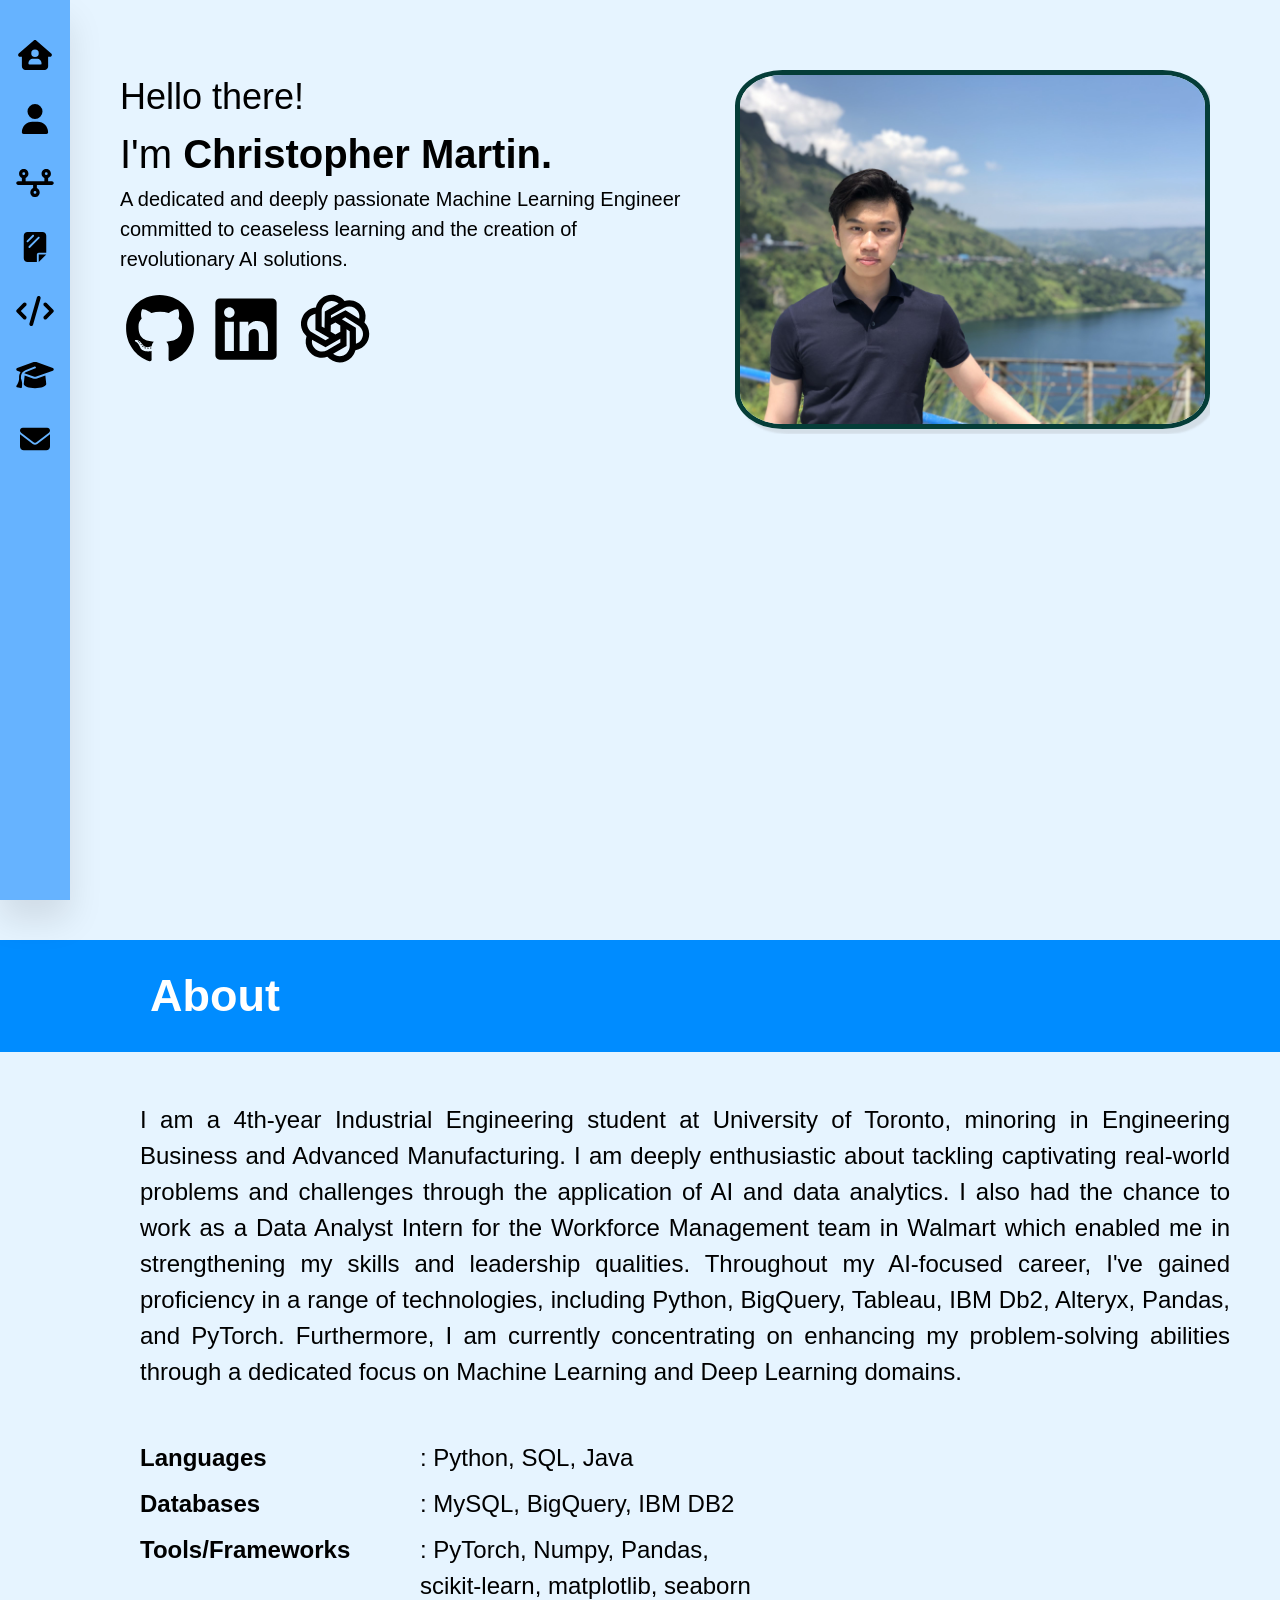
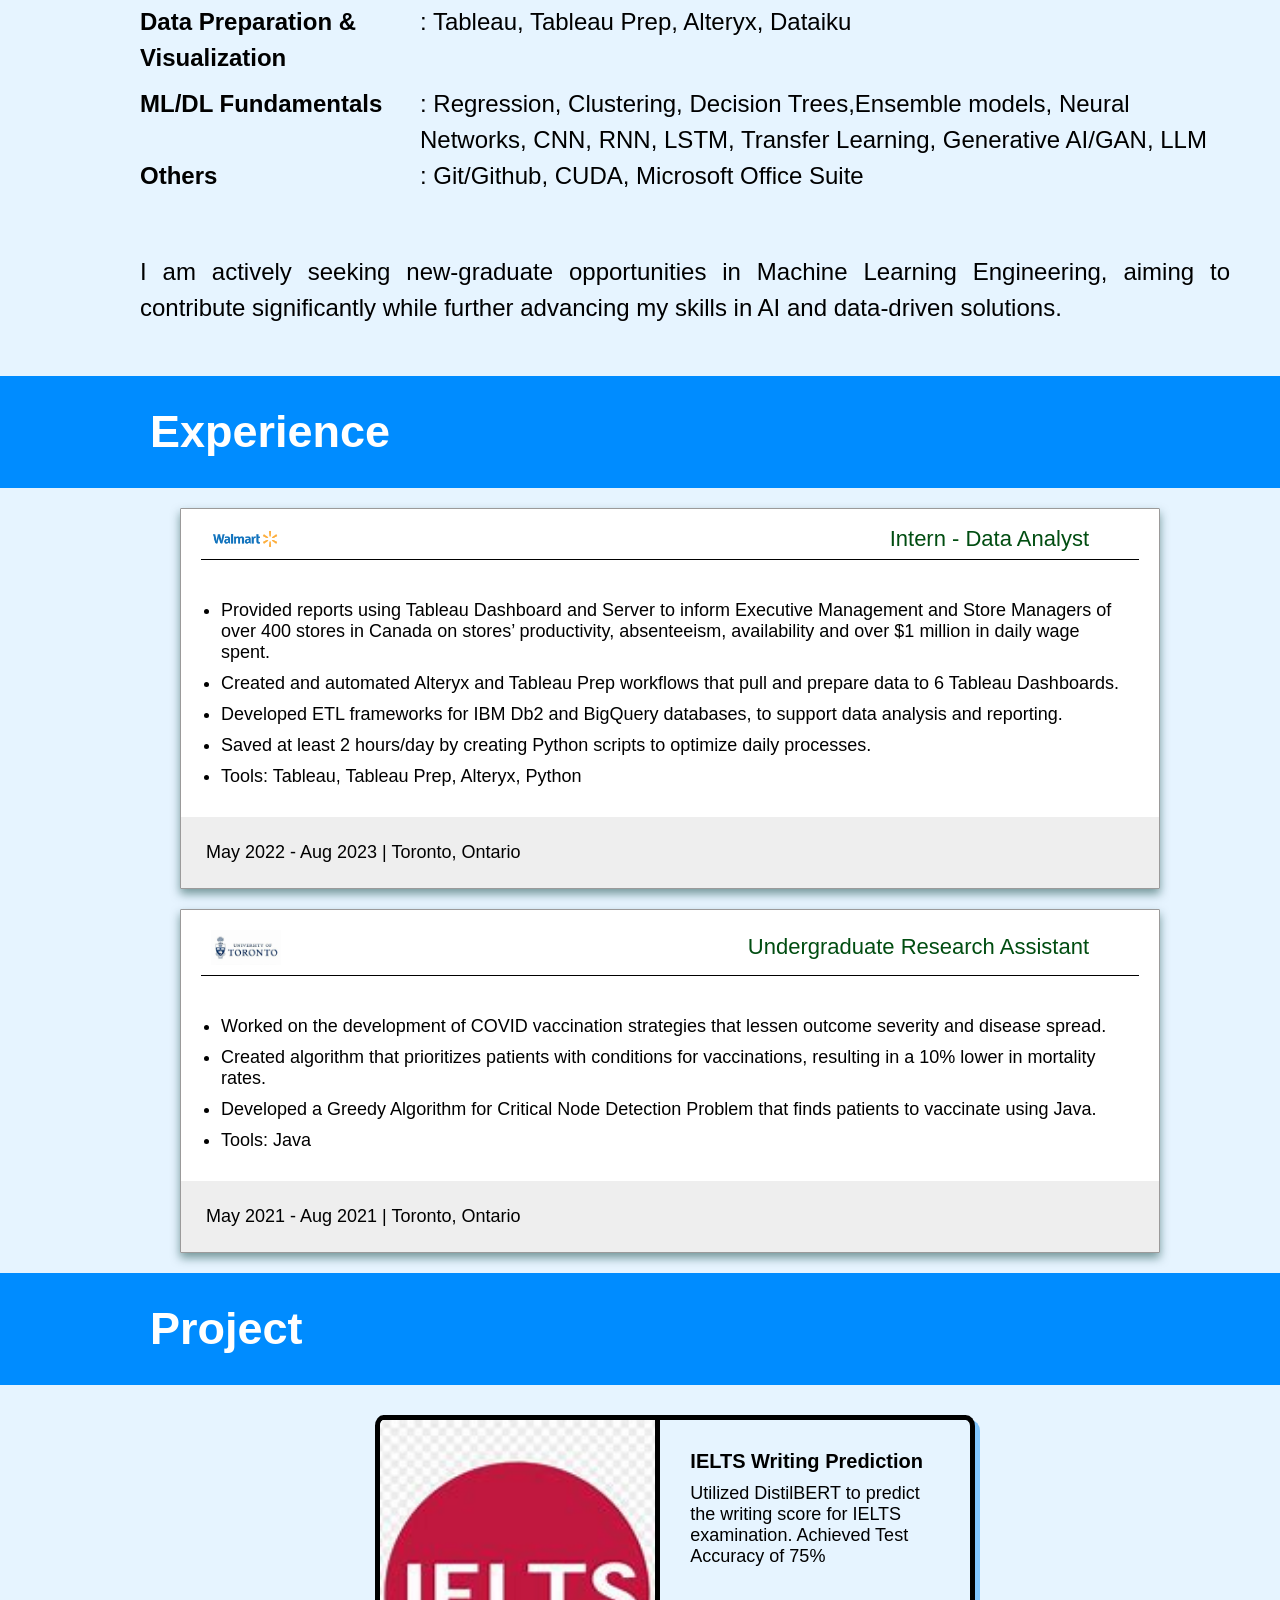
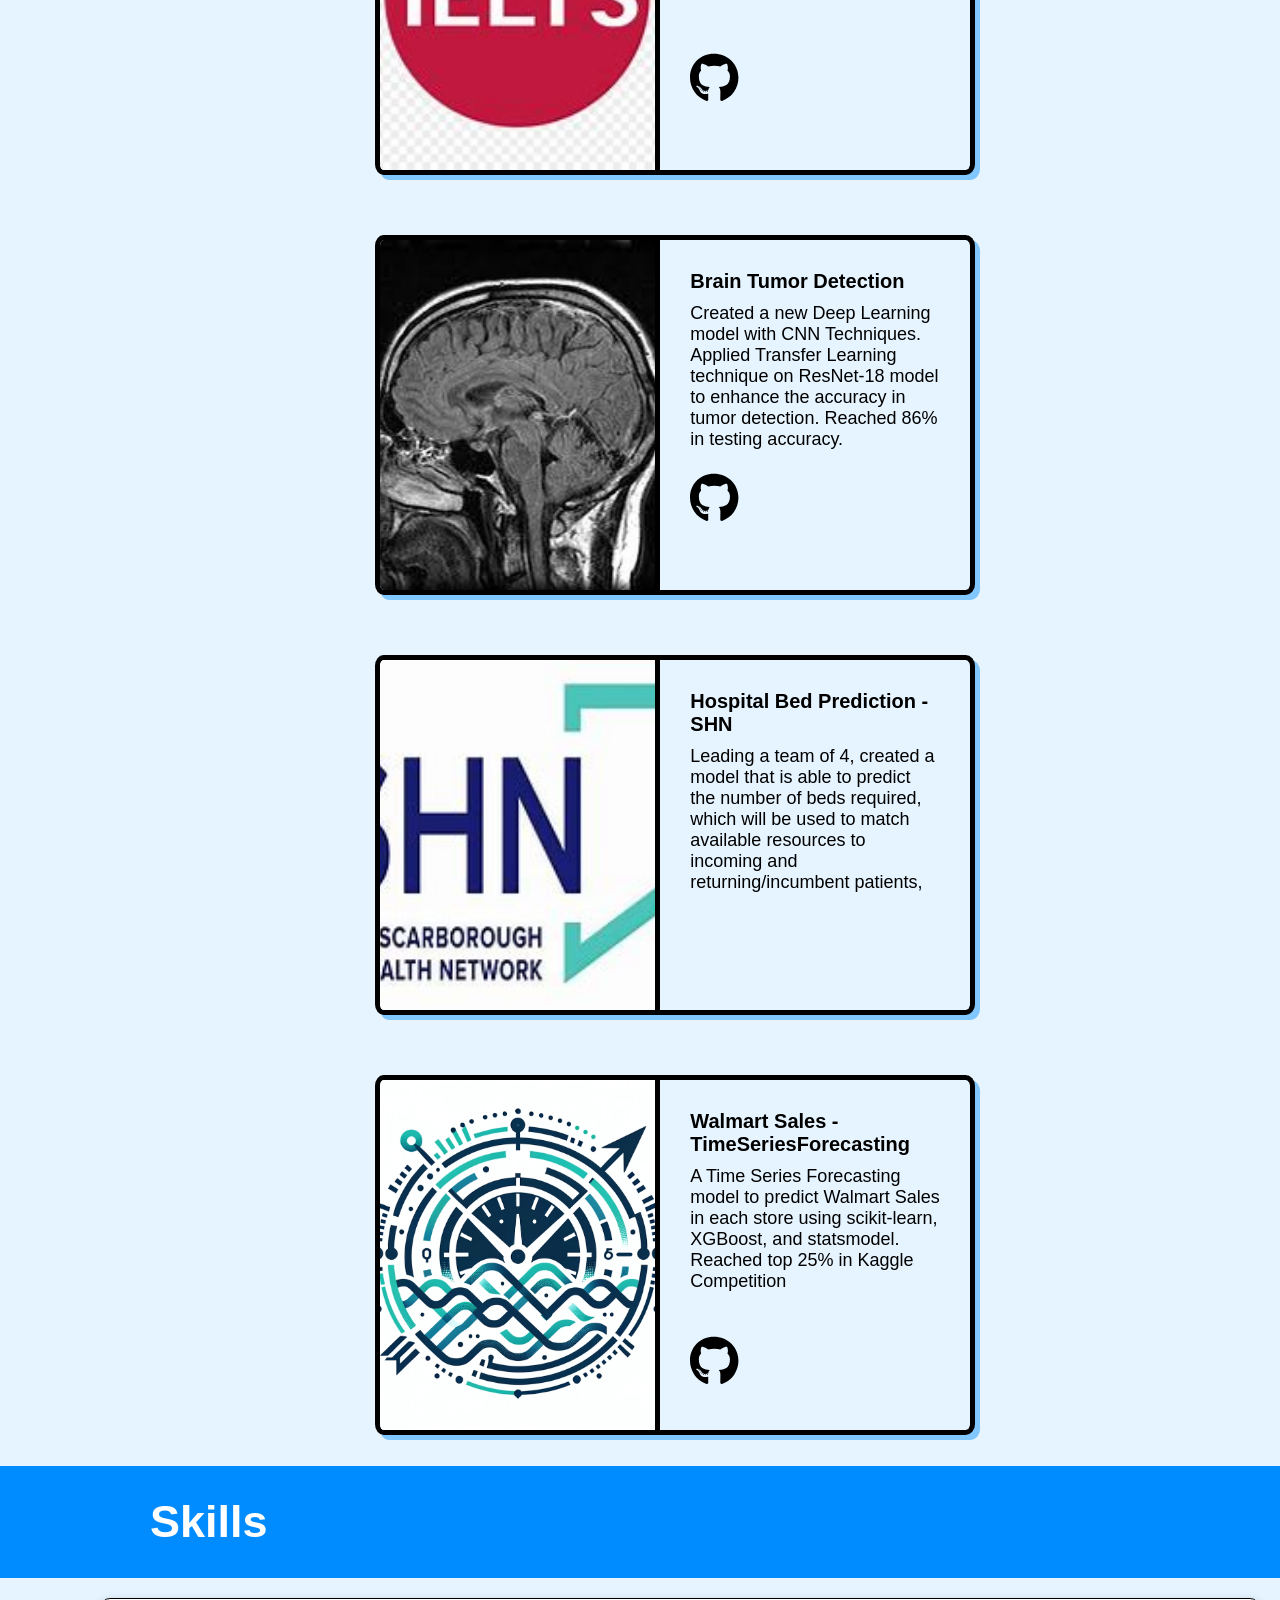
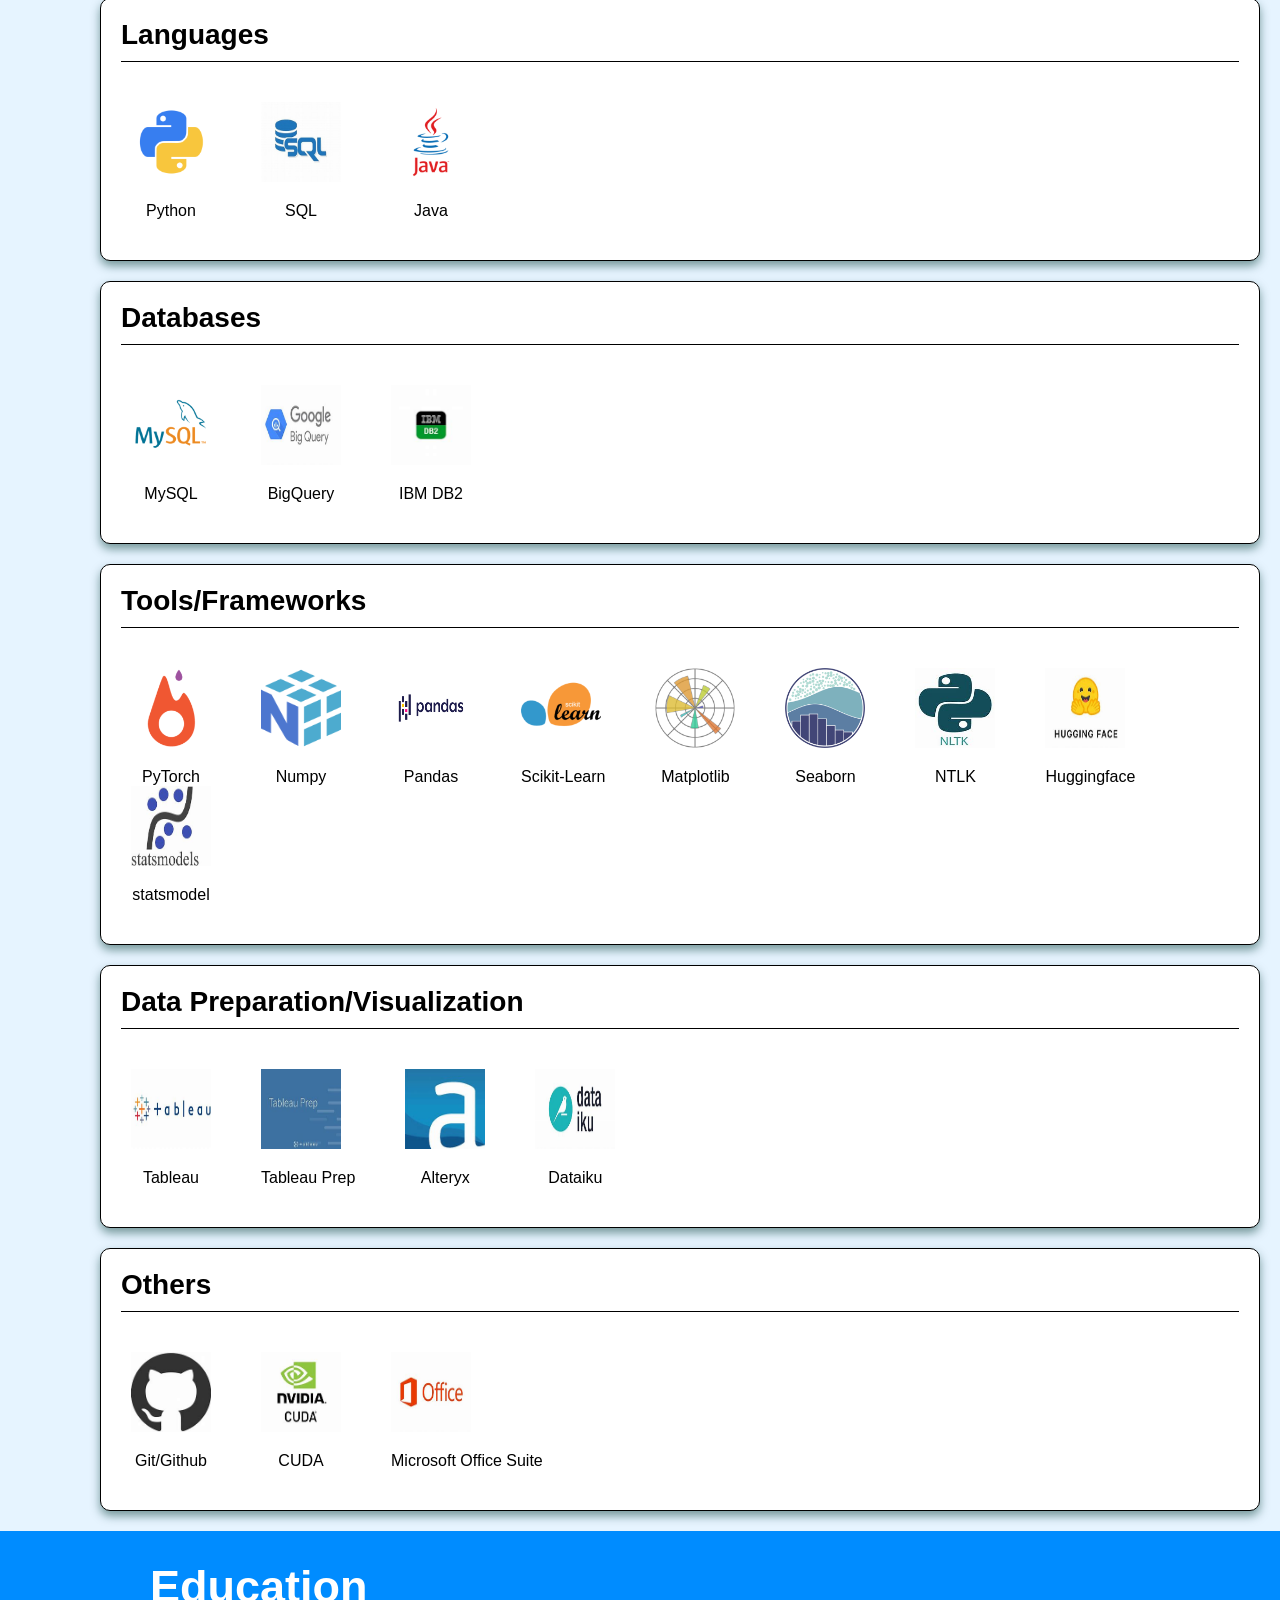
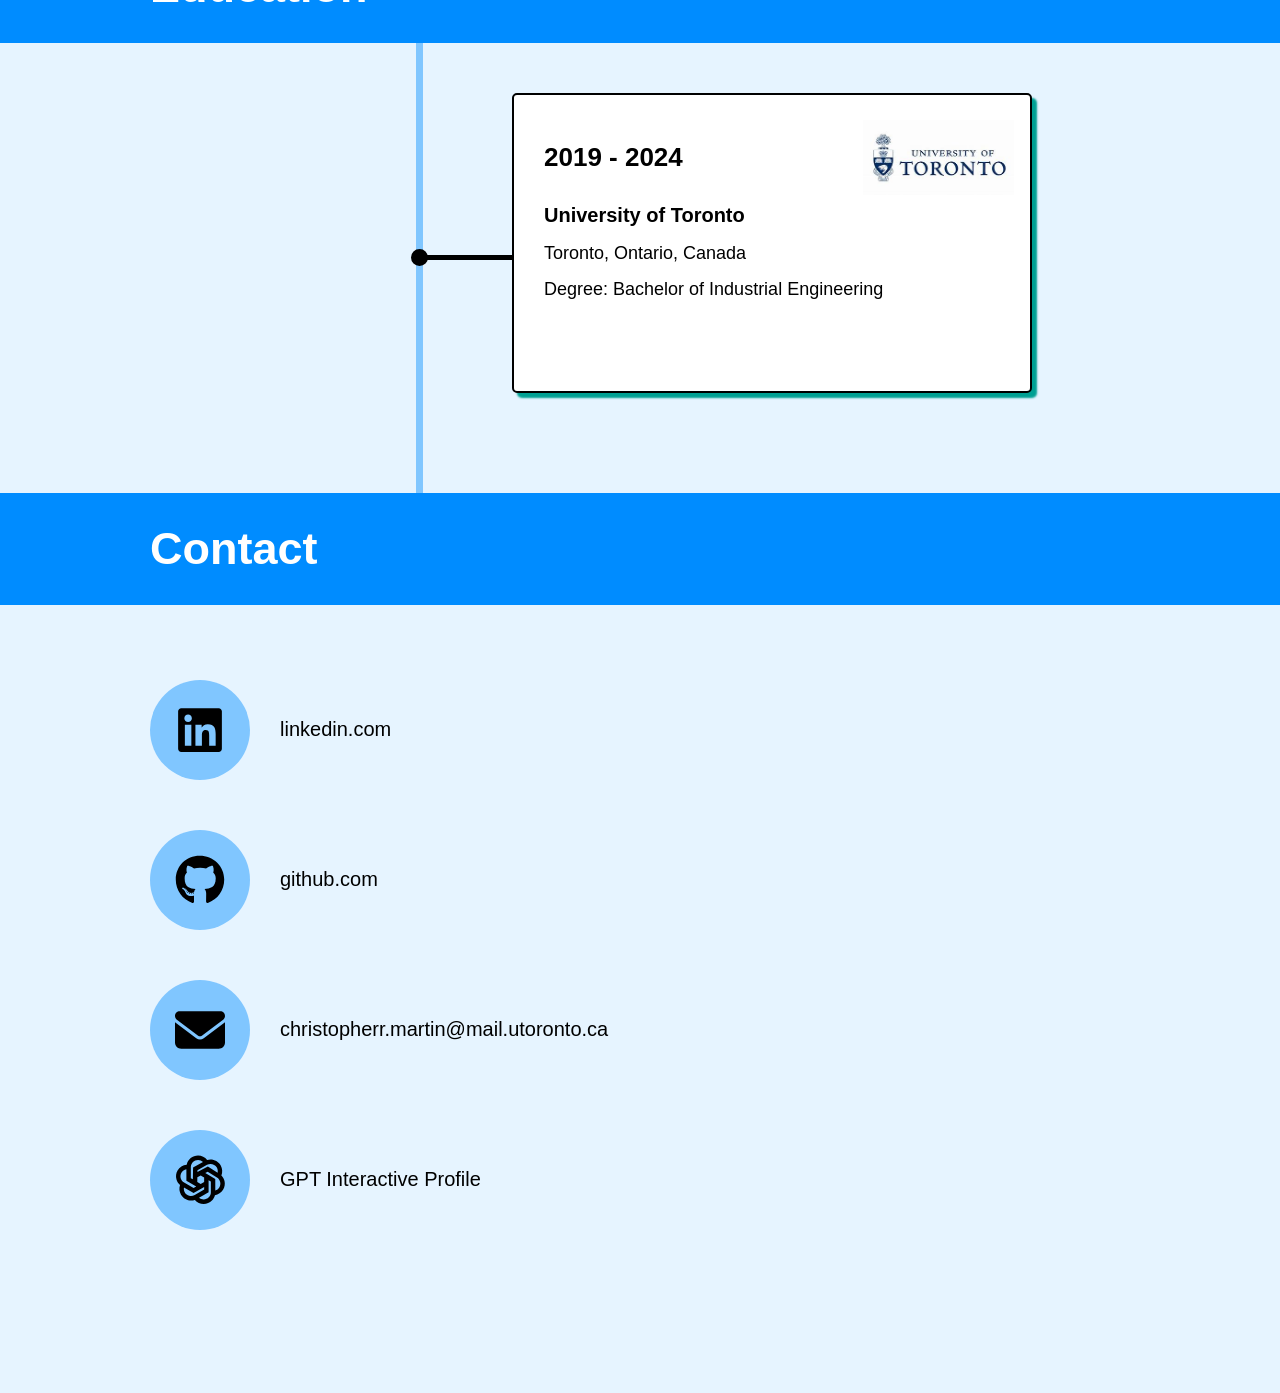
==== index.html @ 0bbfa7e8 "Updated" ====
<!DOCTYPE html>
<html lang="en">
<head>
    <meta charset="UTF-8">
    <meta name="viewport" content="width=device-width, initial-scale=1.0">
    <title>Portfolio - Christopher Martin</title>
    <link rel="stylesheet" href="styles.css">
    <link rel="icon" href="image/logo.png">
</head>
<body>
    <header id="about" class="navigation">
        <nav>
            <ul>
                <!-- FONT AWESOME -->
                <li>
                    <a href="#home">
                        <svg xmlns="http://www.w3.org/2000/svg" height="1em" viewBox="0 0 576 512"><path d="M575.8 255.5c0 18-15 32.1-32 32.1h-32l.7 160.2c.2 35.5-28.5 64.3-64 64.3H128.1c-35.3 0-64-28.7-64-64V287.6H32c-18 0-32-14-32-32.1c0-9 3-17 10-24L266.4 8c7-7 15-8 22-8s15 2 21 7L564.8 231.5c8 7 12 15 11 24zM352 224a64 64 0 1 0 -128 0 64 64 0 1 0 128 0zm-96 96c-44.2 0-80 35.8-80 80c0 8.8 7.2 16 16 16H384c8.8 0 16-7.2 16-16c0-44.2-35.8-80-80-80H256z"/></svg>
                        <span class="nav-item">Home</span>
                    </a>
                </li>
                <li>
                    <a href="#aboutme">
                        <svg xmlns="http://www.w3.org/2000/svg" height="1em" viewBox="0 0 448 512"><path d="M224 256A128 128 0 1 0 224 0a128 128 0 1 0 0 256zm-45.7 48C79.8 304 0 383.8 0 482.3C0 498.7 13.3 512 29.7 512H418.3c16.4 0 29.7-13.3 29.7-29.7C448 383.8 368.2 304 269.7 304H178.3z"/></svg>
                        <span class="nav-item">About</span>
                    </a>
                </li>
                <li>
                    <a href="#experience">
                        <svg xmlns="http://www.w3.org/2000/svg" height="1em" viewBox="0 0 640 512"><path d="M128 72a24 24 0 1 1 0 48 24 24 0 1 1 0-48zm32 97.3c28.3-12.3 48-40.5 48-73.3c0-44.2-35.8-80-80-80S48 51.8 48 96c0 32.8 19.7 61 48 73.3V224H32c-17.7 0-32 14.3-32 32s14.3 32 32 32H288v54.7c-28.3 12.3-48 40.5-48 73.3c0 44.2 35.8 80 80 80s80-35.8 80-80c0-32.8-19.7-61-48-73.3V288H608c17.7 0 32-14.3 32-32s-14.3-32-32-32H544V169.3c28.3-12.3 48-40.5 48-73.3c0-44.2-35.8-80-80-80s-80 35.8-80 80c0 32.8 19.7 61 48 73.3V224H160V169.3zM488 96a24 24 0 1 1 48 0 24 24 0 1 1 -48 0zM320 392a24 24 0 1 1 0 48 24 24 0 1 1 0-48z"/></svg>
                        <span class="nav-item">Experience</span>
                    </a>
                </li>
                <li>
                    <a href="#project">
                        <svg xmlns="http://www.w3.org/2000/svg" height="1em" viewBox="0 0 384 512"><path d="M0 448c0 35.3 28.7 64 64 64H224V384c0-17.7 14.3-32 32-32H384V64c0-35.3-28.7-64-64-64H64C28.7 0 0 28.7 0 64V448zM171.3 75.3l-96 96c-6.2 6.2-16.4 6.2-22.6 0s-6.2-16.4 0-22.6l96-96c6.2-6.2 16.4-6.2 22.6 0s6.2 16.4 0 22.6zm96 32l-160 160c-6.2 6.2-16.4 6.2-22.6 0s-6.2-16.4 0-22.6l160-160c6.2-6.2 16.4-6.2 22.6 0s6.2 16.4 0 22.6zM384 384H256V512L384 384z"/></svg>
                        <span class="nav-item">Projects</span>
                    </a>
                </li>
                <li>
                    <a href="#skill">
                        <svg xmlns="http://www.w3.org/2000/svg" height="1em" viewBox="0 0 640 512"><path d="M392.8 1.2c-17-4.9-34.7 5-39.6 22l-128 448c-4.9 17 5 34.7 22 39.6s34.7-5 39.6-22l128-448c4.9-17-5-34.7-22-39.6zm80.6 120.1c-12.5 12.5-12.5 32.8 0 45.3L562.7 256l-89.4 89.4c-12.5 12.5-12.5 32.8 0 45.3s32.8 12.5 45.3 0l112-112c12.5-12.5 12.5-32.8 0-45.3l-112-112c-12.5-12.5-32.8-12.5-45.3 0zm-306.7 0c-12.5-12.5-32.8-12.5-45.3 0l-112 112c-12.5 12.5-12.5 32.8 0 45.3l112 112c12.5 12.5 32.8 12.5 45.3 0s12.5-32.8 0-45.3L77.3 256l89.4-89.4c12.5-12.5 12.5-32.8 0-45.3z"/></svg>
                        <span class="nav-item">Skills</span>
                    </a>
                </li>
                <li>
                    <a href="#education">
                        <svg xmlns="http://www.w3.org/2000/svg" height="1em" viewBox="0 0 640 512"><path d="M320 32c-8.1 0-16.1 1.4-23.7 4.1L15.8 137.4C6.3 140.9 0 149.9 0 160s6.3 19.1 15.8 22.6l57.9 20.9C57.3 229.3 48 259.8 48 291.9v28.1c0 28.4-10.8 57.7-22.3 80.8c-6.5 13-13.9 25.8-22.5 37.6C0 442.7-.9 448.3 .9 453.4s6 8.9 11.2 10.2l64 16c4.2 1.1 8.7 .3 12.4-2s6.3-6.1 7.1-10.4c8.6-42.8 4.3-81.2-2.1-108.7C90.3 344.3 86 329.8 80 316.5V291.9c0-30.2 10.2-58.7 27.9-81.5c12.9-15.5 29.6-28 49.2-35.7l157-61.7c8.2-3.2 17.5 .8 20.7 9s-.8 17.5-9 20.7l-157 61.7c-12.4 4.9-23.3 12.4-32.2 21.6l159.6 57.6c7.6 2.7 15.6 4.1 23.7 4.1s16.1-1.4 23.7-4.1L624.2 182.6c9.5-3.4 15.8-12.5 15.8-22.6s-6.3-19.1-15.8-22.6L343.7 36.1C336.1 33.4 328.1 32 320 32zM128 408c0 35.3 86 72 192 72s192-36.7 192-72L496.7 262.6 354.5 314c-11.1 4-22.8 6-34.5 6s-23.5-2-34.5-6L143.3 262.6 128 408z"/></svg>
                        <span class="nav-item">Education</span>
                    </a>
                </li>
                <li>
                    <a href="#contact">
                        <svg xmlns="http://www.w3.org/2000/svg" height="1em" viewBox="0 0 512 512"><!--! Font Awesome Free 6.4.2 by @fontawesome - https://fontawesome.com License - https://fontawesome.com/license (Commercial License) Copyright 2023 Fonticons, Inc. --><path d="M48 64C21.5 64 0 85.5 0 112c0 15.1 7.1 29.3 19.2 38.4L236.8 313.6c11.4 8.5 27 8.5 38.4 0L492.8 150.4c12.1-9.1 19.2-23.3 19.2-38.4c0-26.5-21.5-48-48-48H48zM0 176V384c0 35.3 28.7 64 64 64H448c35.3 0 64-28.7 64-64V176L294.4 339.2c-22.8 17.1-54 17.1-76.8 0L0 176z"/></svg>
                        <span class="nav-item">Contact</span>
                    </a>
                </li>

                <!-- contact? email? github? -->
            </ul>
        </nav>
    </header>

    <article id="home">
        <div class="whoami">
            <div class="whoami-text">
                <p>
                    <span>Hello there!<br><b><i>I'm </i>Christopher Martin.</b></span>
                    <br>
                    A dedicated and deeply passionate Machine Learning Engineer committed to ceaseless learning and the creation of revolutionary AI solutions. 
                </p>
    
    
                <p>
                    <a href="https://github.com/mart1428">
                        <svg id="github" xmlns="http://www.w3.org/2000/svg" height="1em" viewBox="0 0 496 512"><!--! Font Awesome Free 6.4.2 by @fontawesome - https://fontawesome.com License - https://fontawesome.com/license (Commercial License) Copyright 2023 Fonticons, Inc. --><path d="M165.9 397.4c0 2-2.3 3.6-5.2 3.6-3.3.3-5.6-1.3-5.6-3.6 0-2 2.3-3.6 5.2-3.6 3-.3 5.6 1.3 5.6 3.6zm-31.1-4.5c-.7 2 1.3 4.3 4.3 4.9 2.6 1 5.6 0 6.2-2s-1.3-4.3-4.3-5.2c-2.6-.7-5.5.3-6.2 2.3zm44.2-1.7c-2.9.7-4.9 2.6-4.6 4.9.3 2 2.9 3.3 5.9 2.6 2.9-.7 4.9-2.6 4.6-4.6-.3-1.9-3-3.2-5.9-2.9zM244.8 8C106.1 8 0 113.3 0 252c0 110.9 69.8 205.8 169.5 239.2 12.8 2.3 17.3-5.6 17.3-12.1 0-6.2-.3-40.4-.3-61.4 0 0-70 15-84.7-29.8 0 0-11.4-29.1-27.8-36.6 0 0-22.9-15.7 1.6-15.4 0 0 24.9 2 38.6 25.8 21.9 38.6 58.6 27.5 72.9 20.9 2.3-16 8.8-27.1 16-33.7-55.9-6.2-112.3-14.3-112.3-110.5 0-27.5 7.6-41.3 23.6-58.9-2.6-6.5-11.1-33.3 2.6-67.9 20.9-6.5 69 27 69 27 20-5.6 41.5-8.5 62.8-8.5s42.8 2.9 62.8 8.5c0 0 48.1-33.6 69-27 13.7 34.7 5.2 61.4 2.6 67.9 16 17.7 25.8 31.5 25.8 58.9 0 96.5-58.9 104.2-114.8 110.5 9.2 7.9 17 22.9 17 46.4 0 33.7-.3 75.4-.3 83.6 0 6.5 4.6 14.4 17.3 12.1C428.2 457.8 496 362.9 496 252 496 113.3 383.5 8 244.8 8zM97.2 352.9c-1.3 1-1 3.3.7 5.2 1.6 1.6 3.9 2.3 5.2 1 1.3-1 1-3.3-.7-5.2-1.6-1.6-3.9-2.3-5.2-1zm-10.8-8.1c-.7 1.3.3 2.9 2.3 3.9 1.6 1 3.6.7 4.3-.7.7-1.3-.3-2.9-2.3-3.9-2-.6-3.6-.3-4.3.7zm32.4 35.6c-1.6 1.3-1 4.3 1.3 6.2 2.3 2.3 5.2 2.6 6.5 1 1.3-1.3.7-4.3-1.3-6.2-2.2-2.3-5.2-2.6-6.5-1zm-11.4-14.7c-1.6 1-1.6 3.6 0 5.9 1.6 2.3 4.3 3.3 5.6 2.3 1.6-1.3 1.6-3.9 0-6.2-1.4-2.3-4-3.3-5.6-2z"/></svg>
                    </a>
                    <a href="www.linkedin.com/in/chrismartinn">
                        <svg id="linkedin" xmlns="http://www.w3.org/2000/svg" height="1em" viewBox="0 0 448 512"><!--! Font Awesome Free 6.4.2 by @fontawesome - https://fontawesome.com License - https://fontawesome.com/license (Commercial License) Copyright 2023 Fonticons, Inc. --><path d="M416 32H31.9C14.3 32 0 46.5 0 64.3v383.4C0 465.5 14.3 480 31.9 480H416c17.6 0 32-14.5 32-32.3V64.3c0-17.8-14.4-32.3-32-32.3zM135.4 416H69V202.2h66.5V416zm-33.2-243c-21.3 0-38.5-17.3-38.5-38.5S80.9 96 102.2 96c21.2 0 38.5 17.3 38.5 38.5 0 21.3-17.2 38.5-38.5 38.5zm282.1 243h-66.4V312c0-24.8-.5-56.7-34.5-56.7-34.6 0-39.9 27-39.9 54.9V416h-66.4V202.2h63.7v29.2h.9c8.9-16.8 30.6-34.5 62.9-34.5 67.2 0 79.7 44.3 79.7 101.9V416z"/></svg>
                    </a>
                    <a href="https://chat.openai.com/g/g-OMUV9Zztw-chris-virtual-self">
                        <svg xmlns="http://www.w3.org/2000/svg" height="'1em" viewBox="8 10 40 45">
                            <path d="M52.304,33.388c0.633,2.733,0.162,5.548-1.323,7.927	c-1.627,2.605-4.289,4.343-7.283,4.811c-0.461,1.791-1.379,3.437-2.718,4.781c-1.979,1.987-4.614,3.084-7.419,3.089	c-0.006,0-0.013,0-0.018,0c-3.055,0-5.926-1.322-7.908-3.591c-1.1,0.382-2.243,0.598-3.403,0.598c-0.895,0-1.795-0.115-2.684-0.349	c-2.713-0.712-4.985-2.438-6.399-4.86c-1.554-2.659-1.849-5.834-0.86-8.708c-1.569-1.355-2.701-3.143-3.255-5.188	c-0.733-2.707-0.369-5.538,1.027-7.97c1.713-2.988,4.772-4.929,8.201-5.228c1.052-4.686,5.239-8.2,10.238-8.2	c3.21,0,6.206,1.474,8.192,3.96c4.619-1.406,9.767,0.531,12.219,4.914c1.548,2.766,1.742,6.051,0.593,8.97	C50.88,29.719,51.855,31.447,52.304,33.388z M45.421,21.328c-1.751-3.129-5.721-4.248-8.847-2.499l-8.596,4.809l-0.028,1.729	l9.378-4.954l8.768,5.474C46.432,24.352,46.206,22.731,45.421,21.328z M33.976,30.227l-3.103-1.88l-2.998,1.584l-0.071,4.293	l3.063,1.781l3.117-1.798L33.976,30.227z M22,21v9.849l1.841,1.071l0.176-10.649l8.933-4.998C31.757,15.149,30.175,14.5,28.5,14.5	C24.916,14.5,22,17.416,22,21z M13.53,25.919c-0.864,1.506-1.09,3.258-0.637,4.934c0.454,1.676,1.534,3.075,3.04,3.938l8.543,4.901	l2.397-1.383L18,33.151V22.764C16.127,23.107,14.488,24.248,13.53,25.919z M20.563,46.786c1.677,0.44,3.43,0.202,4.929-0.674	l8.506-4.967l-0.005-2.324l-9.511,5.488l-8.657-4.966c-0.273,1.507-0.016,3.08,0.776,4.436	C17.478,45.276,18.885,46.345,20.563,46.786z M38.146,48.084c1.226-1.229,1.898-2.863,1.896-4.599l-0.037-9.605l-2.023-1.226	l0.021,10.784l-8.625,5.037c1.156,0.967,2.62,1.521,4.165,1.521c0.004,0,0.008,0,0.012,0C35.289,49.993,36.92,49.314,38.146,48.084z M47.588,39.197c0.919-1.473,1.21-3.215,0.819-4.907c-0.392-1.691-1.418-3.129-2.892-4.049l-8.354-5.216l-2.165,1.144l8.999,5.452	l0.039,10.323C45.491,41.482,46.758,40.525,47.588,39.197z"></path>
                        </svg>
                    </a>
                </p>
            </div>
            <div id="profile-picture">
                <img src="image/profile pic.jpg" alt="profile picture">
            </div>
        </div>
    </article>


    <article id="aboutme">
        <h1>About</h1>
        <div class="about">
            <p>I am a 4th-year Industrial Engineering student at University of Toronto, minoring in Engineering Business and Advanced Manufacturing. 
                I am deeply enthusiastic about tackling captivating real-world problems and challenges through the application of AI and data analytics. I also had the chance to work as a Data Analyst Intern for the Workforce Management team in Walmart which enabled me in strengthening my skills and leadership qualities. Throughout my AI-focused career, I've gained proficiency in a range of technologies, including Python, BigQuery, Tableau, IBM Db2, Alteryx, Pandas, and PyTorch. Furthermore, I am currently concentrating on enhancing my problem-solving abilities through a dedicated focus on Machine Learning and Deep Learning domains.</p>
        
            <ul>
                <li><strong>Languages</strong><p id="list">: Python, SQL, Java</p></li>
                <li><strong>Databases</strong><p id="list">: MySQL, BigQuery, IBM DB2</p></li>
                <li><strong>Tools/Frameworks</strong><p id="list">: PyTorch, Numpy, Pandas,<br> scikit-learn, matplotlib, seaborn</p></li>
                <li><strong>Data Preparation & Visualization</strong><p id="list">: Tableau, Tableau Prep, Alteryx, Dataiku</p></li>
                <li><strong>ML/DL Fundamentals</strong><p id="list">: Regression, Clustering, Decision Trees,Ensemble models, Neural Networks, CNN, RNN, LSTM, Transfer Learning, Generative AI/GAN, LLM</p></li>
                <li><strong>Others</strong><p id="list">: Git/Github, CUDA, Microsoft Office Suite</p></li>
               
            </ul>
            <p>I am actively seeking new-graduate opportunities in Machine Learning Engineering, aiming to contribute significantly while further advancing my skills in AI and data-driven solutions.</p>
        </div>
    </article>


    <article id="experience">
        <h1>Experience</h1>
        <div class="experiences">
            <div class="exp-padding">
                <h2>
                    <img src="image/Walmart.png">
                    
                    <p>Intern - Data Analyst</p>
                </h2>
                <ul>
                    <li>
                        Provided reports using Tableau Dashboard and Server to inform Executive Management and Store Managers of over 400 stores in Canada on stores’ productivity, absenteeism, availability and over $1 million in daily wage spent.
                    </li>
                    <li>
                        Created and automated Alteryx and Tableau Prep workflows that pull and prepare data to 6 Tableau Dashboards.
                    </li>
                    <li>
                        Developed ETL frameworks for IBM Db2 and BigQuery databases, to support data analysis and reporting.
                    </li>
                    <li>
                        Saved at least 2 hours/day by creating Python scripts to optimize daily processes.
                    </li>
                    <li>
                        Tools: Tableau, Tableau Prep, Alteryx, Python
                    </li>
                </ul>
            </div>
            
            <p id="date-time">
                May 2022 - Aug 2023 | Toronto, Ontario
            </p>
        </div>

        <div class="experiences">
            <div class="exp-padding">
                <h2>
                    <img src="image/uoft.jpg">
                    <p>Undergraduate Research Assistant</p>
                </h2>
                <ul>
                    <li>
                        Worked on the development of COVID vaccination strategies that lessen outcome severity and disease spread.

                    </li>
                    <li>
                        Created algorithm that prioritizes patients with conditions for vaccinations, resulting in a 10% lower in mortality rates.
                    </li>
                    <li>
                        Developed a Greedy Algorithm for Critical Node Detection Problem that finds patients to vaccinate using Java.
                    </li>
                    <li>
                        Tools: Java
                    </li>
                </ul>
            </div>
            
            <p id="date-time">
                May 2021 - Aug 2021 | Toronto, Ontario
            </p>
        </div>

    </article>


    <article id="project">
        <h1>Project</h1>

        <div class="projects-container">
            <div class="project">
                <img src='image/ielts.jpg' alt='Bluetit'>
                <div class="project-inside">
                    <div>
                        <h2>IELTS Writing Prediction</h2>
                        <p>Utilized DistilBERT to predict the writing score for IELTS examination. Achieved Test Accuracy of 75%</p>
                    </div>
                    <a href="https://github.com/mart1428/IELTSWritingPrediction">
                        <svg xmlns="http://www.w3.org/2000/svg" height="1em" viewBox="0 0 496 512"><!--! Font Awesome Free 6.4.2 by @fontawesome - https://fontawesome.com License - https://fontawesome.com/license (Commercial License) Copyright 2023 Fonticons, Inc. --><path d="M165.9 397.4c0 2-2.3 3.6-5.2 3.6-3.3.3-5.6-1.3-5.6-3.6 0-2 2.3-3.6 5.2-3.6 3-.3 5.6 1.3 5.6 3.6zm-31.1-4.5c-.7 2 1.3 4.3 4.3 4.9 2.6 1 5.6 0 6.2-2s-1.3-4.3-4.3-5.2c-2.6-.7-5.5.3-6.2 2.3zm44.2-1.7c-2.9.7-4.9 2.6-4.6 4.9.3 2 2.9 3.3 5.9 2.6 2.9-.7 4.9-2.6 4.6-4.6-.3-1.9-3-3.2-5.9-2.9zM244.8 8C106.1 8 0 113.3 0 252c0 110.9 69.8 205.8 169.5 239.2 12.8 2.3 17.3-5.6 17.3-12.1 0-6.2-.3-40.4-.3-61.4 0 0-70 15-84.7-29.8 0 0-11.4-29.1-27.8-36.6 0 0-22.9-15.7 1.6-15.4 0 0 24.9 2 38.6 25.8 21.9 38.6 58.6 27.5 72.9 20.9 2.3-16 8.8-27.1 16-33.7-55.9-6.2-112.3-14.3-112.3-110.5 0-27.5 7.6-41.3 23.6-58.9-2.6-6.5-11.1-33.3 2.6-67.9 20.9-6.5 69 27 69 27 20-5.6 41.5-8.5 62.8-8.5s42.8 2.9 62.8 8.5c0 0 48.1-33.6 69-27 13.7 34.7 5.2 61.4 2.6 67.9 16 17.7 25.8 31.5 25.8 58.9 0 96.5-58.9 104.2-114.8 110.5 9.2 7.9 17 22.9 17 46.4 0 33.7-.3 75.4-.3 83.6 0 6.5 4.6 14.4 17.3 12.1C428.2 457.8 496 362.9 496 252 496 113.3 383.5 8 244.8 8zM97.2 352.9c-1.3 1-1 3.3.7 5.2 1.6 1.6 3.9 2.3 5.2 1 1.3-1 1-3.3-.7-5.2-1.6-1.6-3.9-2.3-5.2-1zm-10.8-8.1c-.7 1.3.3 2.9 2.3 3.9 1.6 1 3.6.7 4.3-.7.7-1.3-.3-2.9-2.3-3.9-2-.6-3.6-.3-4.3.7zm32.4 35.6c-1.6 1.3-1 4.3 1.3 6.2 2.3 2.3 5.2 2.6 6.5 1 1.3-1.3.7-4.3-1.3-6.2-2.2-2.3-5.2-2.6-6.5-1zm-11.4-14.7c-1.6 1-1.6 3.6 0 5.9 1.6 2.3 4.3 3.3 5.6 2.3 1.6-1.3 1.6-3.9 0-6.2-1.4-2.3-4-3.3-5.6-2z"/></svg>
                    </a>
                </div>
            </div>

            <div class="project">
                <img src='image/BrainImage.jpg' alt='Bluetit'>
                <div class="project-inside">
                    <div>
                        <h2>Brain Tumor Detection</h2>
                        <p>Created a new Deep Learning model with CNN Techniques. Applied Transfer Learning technique on ResNet-18 model to enhance the accuracy in tumor detection. Reached 86% in testing accuracy.</p>
                    </div>
                    <a href="https://github.com/mart1428/BrainTumorDetection/">
                        <svg xmlns="http://www.w3.org/2000/svg" height="1em" viewBox="0 0 496 512"><path d="M165.9 397.4c0 2-2.3 3.6-5.2 3.6-3.3.3-5.6-1.3-5.6-3.6 0-2 2.3-3.6 5.2-3.6 3-.3 5.6 1.3 5.6 3.6zm-31.1-4.5c-.7 2 1.3 4.3 4.3 4.9 2.6 1 5.6 0 6.2-2s-1.3-4.3-4.3-5.2c-2.6-.7-5.5.3-6.2 2.3zm44.2-1.7c-2.9.7-4.9 2.6-4.6 4.9.3 2 2.9 3.3 5.9 2.6 2.9-.7 4.9-2.6 4.6-4.6-.3-1.9-3-3.2-5.9-2.9zM244.8 8C106.1 8 0 113.3 0 252c0 110.9 69.8 205.8 169.5 239.2 12.8 2.3 17.3-5.6 17.3-12.1 0-6.2-.3-40.4-.3-61.4 0 0-70 15-84.7-29.8 0 0-11.4-29.1-27.8-36.6 0 0-22.9-15.7 1.6-15.4 0 0 24.9 2 38.6 25.8 21.9 38.6 58.6 27.5 72.9 20.9 2.3-16 8.8-27.1 16-33.7-55.9-6.2-112.3-14.3-112.3-110.5 0-27.5 7.6-41.3 23.6-58.9-2.6-6.5-11.1-33.3 2.6-67.9 20.9-6.5 69 27 69 27 20-5.6 41.5-8.5 62.8-8.5s42.8 2.9 62.8 8.5c0 0 48.1-33.6 69-27 13.7 34.7 5.2 61.4 2.6 67.9 16 17.7 25.8 31.5 25.8 58.9 0 96.5-58.9 104.2-114.8 110.5 9.2 7.9 17 22.9 17 46.4 0 33.7-.3 75.4-.3 83.6 0 6.5 4.6 14.4 17.3 12.1C428.2 457.8 496 362.9 496 252 496 113.3 383.5 8 244.8 8zM97.2 352.9c-1.3 1-1 3.3.7 5.2 1.6 1.6 3.9 2.3 5.2 1 1.3-1 1-3.3-.7-5.2-1.6-1.6-3.9-2.3-5.2-1zm-10.8-8.1c-.7 1.3.3 2.9 2.3 3.9 1.6 1 3.6.7 4.3-.7.7-1.3-.3-2.9-2.3-3.9-2-.6-3.6-.3-4.3.7zm32.4 35.6c-1.6 1.3-1 4.3 1.3 6.2 2.3 2.3 5.2 2.6 6.5 1 1.3-1.3.7-4.3-1.3-6.2-2.2-2.3-5.2-2.6-6.5-1zm-11.4-14.7c-1.6 1-1.6 3.6 0 5.9 1.6 2.3 4.3 3.3 5.6 2.3 1.6-1.3 1.6-3.9 0-6.2-1.4-2.3-4-3.3-5.6-2z"/></svg>
                    </a>
                </div>
            </div>

            <div class="project">
                <img src='image/shn.jpg' alt='Bluetit'>
                <div class="project-inside">
                    <div>
                        <h2>Hospital Bed Prediction - SHN</h2>
                        <p>Leading a team of 4, created a model that is able to predict the number of beds required, which will be used to match available resources to incoming and returning/incumbent patients,</p>
                    </div>
                </div>
            </div>

            <div class="project">
                <img src='image/TimeSeriesForecasting.png' alt='Bluetit'>
                <div class="project-inside">
                    <div>
                        <h2>Walmart Sales - TimeSeriesForecasting</h2>
                        <p>A Time Series Forecasting model to predict Walmart Sales in each store using scikit-learn, XGBoost, and statsmodel. Reached top 25% in Kaggle Competition</p>
                    </div>
                    <a href="https://github.com/mart1428/TimeSeriesForecasting">
                        <svg xmlns="http://www.w3.org/2000/svg" height="1em" viewBox="0 0 496 512"><path d="M165.9 397.4c0 2-2.3 3.6-5.2 3.6-3.3.3-5.6-1.3-5.6-3.6 0-2 2.3-3.6 5.2-3.6 3-.3 5.6 1.3 5.6 3.6zm-31.1-4.5c-.7 2 1.3 4.3 4.3 4.9 2.6 1 5.6 0 6.2-2s-1.3-4.3-4.3-5.2c-2.6-.7-5.5.3-6.2 2.3zm44.2-1.7c-2.9.7-4.9 2.6-4.6 4.9.3 2 2.9 3.3 5.9 2.6 2.9-.7 4.9-2.6 4.6-4.6-.3-1.9-3-3.2-5.9-2.9zM244.8 8C106.1 8 0 113.3 0 252c0 110.9 69.8 205.8 169.5 239.2 12.8 2.3 17.3-5.6 17.3-12.1 0-6.2-.3-40.4-.3-61.4 0 0-70 15-84.7-29.8 0 0-11.4-29.1-27.8-36.6 0 0-22.9-15.7 1.6-15.4 0 0 24.9 2 38.6 25.8 21.9 38.6 58.6 27.5 72.9 20.9 2.3-16 8.8-27.1 16-33.7-55.9-6.2-112.3-14.3-112.3-110.5 0-27.5 7.6-41.3 23.6-58.9-2.6-6.5-11.1-33.3 2.6-67.9 20.9-6.5 69 27 69 27 20-5.6 41.5-8.5 62.8-8.5s42.8 2.9 62.8 8.5c0 0 48.1-33.6 69-27 13.7 34.7 5.2 61.4 2.6 67.9 16 17.7 25.8 31.5 25.8 58.9 0 96.5-58.9 104.2-114.8 110.5 9.2 7.9 17 22.9 17 46.4 0 33.7-.3 75.4-.3 83.6 0 6.5 4.6 14.4 17.3 12.1C428.2 457.8 496 362.9 496 252 496 113.3 383.5 8 244.8 8zM97.2 352.9c-1.3 1-1 3.3.7 5.2 1.6 1.6 3.9 2.3 5.2 1 1.3-1 1-3.3-.7-5.2-1.6-1.6-3.9-2.3-5.2-1zm-10.8-8.1c-.7 1.3.3 2.9 2.3 3.9 1.6 1 3.6.7 4.3-.7.7-1.3-.3-2.9-2.3-3.9-2-.6-3.6-.3-4.3.7zm32.4 35.6c-1.6 1.3-1 4.3 1.3 6.2 2.3 2.3 5.2 2.6 6.5 1 1.3-1.3.7-4.3-1.3-6.2-2.2-2.3-5.2-2.6-6.5-1zm-11.4-14.7c-1.6 1-1.6 3.6 0 5.9 1.6 2.3 4.3 3.3 5.6 2.3 1.6-1.3 1.6-3.9 0-6.2-1.4-2.3-4-3.3-5.6-2z"/></svg>
                    </a>
                </div>
            </div>

        </div>

    </article>
    <article id="skill">
        <h1>Skills</h1>
        <div class="languages">
            <h2>Languages</h2>
            <ul class="container">
                <li><img src="image/python-logo-only.png" alt="python" />Python</li>
                <li><img src="image/sql.jpg" alt="sql" />SQL</li>
                <li><img src="image/java.png" alt="java" />Java</li>
            </ul>
        </div>
        <div class="languages">
            <h2>Databases</h2>
            <ul class="container">
                <li><img src="image/mysql.png" alt="MySQL" />MySQL</li>
                <li><img src="image/bigquery.jpg" alt="BigQuery" />BigQuery</li>
                <li><img src="image/ibm db2.jpg" alt="IBM DB2" />IBM DB2</li>
            </ul>
        </div>
        <div class="languages">
            <h2>Tools/Frameworks</h2>
            <ul class="container">
                <li><img src="image/pytorch.png" alt="Pytorch" />PyTorch</li>
                <li><img src="image/numpy.png" alt="Numpy" />Numpy</li>
                <li><img src="image/pandas.png" alt="Pandas" />Pandas</li>
                <li><img src="image/scikit-learn.png" alt="Scikit-Learn" />Scikit-Learn</li>
                <li><img src="image/matplotlib.png" alt="Matplotlib" />Matplotlib</li>
                <li><img src="image/seaborn.png" alt="Seaborn" />Seaborn</li>
                <li><img src="image/nltk.jpg" alt="NLTK" />NTLK</li>
                <li><img src="image/hf.jpg" alt="Hugging Face" />Huggingface</li>
                <li><img src="image/statsmodel.jpg" alt="Statsmodel" />statsmodel</li>
            </ul>
        </div>

        <div class="languages">
            <h2>Data Preparation/Visualization</h2>
            <ul class="container">
                <li><img src="image/tableau.jpg" alt="Tableau" />Tableau</li>
                <li><img src="image/tableau prep.jpg" alt="Tableau Prep" />Tableau Prep</li>
                <li><img src="image/alteryx.jpg" alt="Alteryx" />Alteryx</li>
                <li><img src="image/dataiku.jpg" alt="Dataiku" />Dataiku</li>
            </ul>
        </div>

        <div class="languages">
            <h2>Others</h2>
            <ul class="container">
                <li><img src="image/github.jpg" alt="github"/>Git/Github</li>
                <li><img src="image/cuda.jpg" alt="Cuda" />CUDA</li>
                <li><img src="image/office.jpg" alt="Office" />Microsoft Office Suite</li>
            </ul>
        </div>
    </article>

    <article id="education">
        <h1>Education</h1>
        
        <div class="timeline">
            <div class="entry">
              <div class="core">
                <h3>
                    2019 - 2024 
                    <img src="image/uoft.jpg" width=80px alt="Your Image" class="image">
                </h3>
                <ul>
                    <li><span>University of Toronto</span></li>
                    <li>Toronto, Ontario, Canada</li>
                    <li>Degree: Bachelor of Industrial Engineering</li>
                </ul>
              </div>
            </div>
           
        </div>

    </article>

    <article id="contact">
        <h1>Contact</h1>

        <div class="contact-section">

            <a href="www.linkedin.com/in/chrismartinn"> 
                <div class="link_button">
                    <div class="contact-button">
                            <svg xmlns="http://www.w3.org/2000/svg" height="1em" viewBox="0 0 448 512"><!--! Font Awesome Free 6.4.2 by @fontawesome - https://fontawesome.com License - https://fontawesome.com/license (Commercial License) Copyright 2023 Fonticons, Inc. --><path d="M416 32H31.9C14.3 32 0 46.5 0 64.3v383.4C0 465.5 14.3 480 31.9 480H416c17.6 0 32-14.5 32-32.3V64.3c0-17.8-14.4-32.3-32-32.3zM135.4 416H69V202.2h66.5V416zm-33.2-243c-21.3 0-38.5-17.3-38.5-38.5S80.9 96 102.2 96c21.2 0 38.5 17.3 38.5 38.5 0 21.3-17.2 38.5-38.5 38.5zm282.1 243h-66.4V312c0-24.8-.5-56.7-34.5-56.7-34.6 0-39.9 27-39.9 54.9V416h-66.4V202.2h63.7v29.2h.9c8.9-16.8 30.6-34.5 62.9-34.5 67.2 0 79.7 44.3 79.7 101.9V416z"/></svg>
                    </div>
                    <p>linkedin.com</p>
                </div>
            </a>

            <a href="https://github.com/mart1428"> 
                <div class="link_button">
                    <div class="contact-button">
                        <svg xmlns="http://www.w3.org/2000/svg" height="1em" viewBox="0 0 496 512"><!--! Font Awesome Free 6.4.2 by @fontawesome - https://fontawesome.com License - https://fontawesome.com/license (Commercial License) Copyright 2023 Fonticons, Inc. --><path d="M165.9 397.4c0 2-2.3 3.6-5.2 3.6-3.3.3-5.6-1.3-5.6-3.6 0-2 2.3-3.6 5.2-3.6 3-.3 5.6 1.3 5.6 3.6zm-31.1-4.5c-.7 2 1.3 4.3 4.3 4.9 2.6 1 5.6 0 6.2-2s-1.3-4.3-4.3-5.2c-2.6-.7-5.5.3-6.2 2.3zm44.2-1.7c-2.9.7-4.9 2.6-4.6 4.9.3 2 2.9 3.3 5.9 2.6 2.9-.7 4.9-2.6 4.6-4.6-.3-1.9-3-3.2-5.9-2.9zM244.8 8C106.1 8 0 113.3 0 252c0 110.9 69.8 205.8 169.5 239.2 12.8 2.3 17.3-5.6 17.3-12.1 0-6.2-.3-40.4-.3-61.4 0 0-70 15-84.7-29.8 0 0-11.4-29.1-27.8-36.6 0 0-22.9-15.7 1.6-15.4 0 0 24.9 2 38.6 25.8 21.9 38.6 58.6 27.5 72.9 20.9 2.3-16 8.8-27.1 16-33.7-55.9-6.2-112.3-14.3-112.3-110.5 0-27.5 7.6-41.3 23.6-58.9-2.6-6.5-11.1-33.3 2.6-67.9 20.9-6.5 69 27 69 27 20-5.6 41.5-8.5 62.8-8.5s42.8 2.9 62.8 8.5c0 0 48.1-33.6 69-27 13.7 34.7 5.2 61.4 2.6 67.9 16 17.7 25.8 31.5 25.8 58.9 0 96.5-58.9 104.2-114.8 110.5 9.2 7.9 17 22.9 17 46.4 0 33.7-.3 75.4-.3 83.6 0 6.5 4.6 14.4 17.3 12.1C428.2 457.8 496 362.9 496 252 496 113.3 383.5 8 244.8 8zM97.2 352.9c-1.3 1-1 3.3.7 5.2 1.6 1.6 3.9 2.3 5.2 1 1.3-1 1-3.3-.7-5.2-1.6-1.6-3.9-2.3-5.2-1zm-10.8-8.1c-.7 1.3.3 2.9 2.3 3.9 1.6 1 3.6.7 4.3-.7.7-1.3-.3-2.9-2.3-3.9-2-.6-3.6-.3-4.3.7zm32.4 35.6c-1.6 1.3-1 4.3 1.3 6.2 2.3 2.3 5.2 2.6 6.5 1 1.3-1.3.7-4.3-1.3-6.2-2.2-2.3-5.2-2.6-6.5-1zm-11.4-14.7c-1.6 1-1.6 3.6 0 5.9 1.6 2.3 4.3 3.3 5.6 2.3 1.6-1.3 1.6-3.9 0-6.2-1.4-2.3-4-3.3-5.6-2z"/></svg>
                    </div>
                    <p>github.com</p>
                </div>
            </a>

            <a href="mailto:christopherr.martin@mail.utoronto.ca">
                <div class="link_button">
                    <div class="contact-button">
                        <svg xmlns="http://www.w3.org/2000/svg" height="1em" viewBox="0 0 512 512"><!--! Font Awesome Free 6.4.2 by @fontawesome - https://fontawesome.com License - https://fontawesome.com/license (Commercial License) Copyright 2023 Fonticons, Inc. --><path d="M48 64C21.5 64 0 85.5 0 112c0 15.1 7.1 29.3 19.2 38.4L236.8 313.6c11.4 8.5 27 8.5 38.4 0L492.8 150.4c12.1-9.1 19.2-23.3 19.2-38.4c0-26.5-21.5-48-48-48H48zM0 176V384c0 35.3 28.7 64 64 64H448c35.3 0 64-28.7 64-64V176L294.4 339.2c-22.8 17.1-54 17.1-76.8 0L0 176z"/></svg>
                    </div>
                    <p>christopherr.martin@mail.utoronto.ca</p>
                </div>
            </a>

            <a href="https://chat.openai.com/g/g-OMUV9Zztw-chris-virtual-self">
                <div class="link_button">
                    <div class = "contact-button" id="gpt">
                        <svg xmlns="http://www.w3.org/2000/svg" height="'1em" viewBox="8 10 40 45">
                            <path d="M52.304,33.388c0.633,2.733,0.162,5.548-1.323,7.927	c-1.627,2.605-4.289,4.343-7.283,4.811c-0.461,1.791-1.379,3.437-2.718,4.781c-1.979,1.987-4.614,3.084-7.419,3.089	c-0.006,0-0.013,0-0.018,0c-3.055,0-5.926-1.322-7.908-3.591c-1.1,0.382-2.243,0.598-3.403,0.598c-0.895,0-1.795-0.115-2.684-0.349	c-2.713-0.712-4.985-2.438-6.399-4.86c-1.554-2.659-1.849-5.834-0.86-8.708c-1.569-1.355-2.701-3.143-3.255-5.188	c-0.733-2.707-0.369-5.538,1.027-7.97c1.713-2.988,4.772-4.929,8.201-5.228c1.052-4.686,5.239-8.2,10.238-8.2	c3.21,0,6.206,1.474,8.192,3.96c4.619-1.406,9.767,0.531,12.219,4.914c1.548,2.766,1.742,6.051,0.593,8.97	C50.88,29.719,51.855,31.447,52.304,33.388z M45.421,21.328c-1.751-3.129-5.721-4.248-8.847-2.499l-8.596,4.809l-0.028,1.729	l9.378-4.954l8.768,5.474C46.432,24.352,46.206,22.731,45.421,21.328z M33.976,30.227l-3.103-1.88l-2.998,1.584l-0.071,4.293	l3.063,1.781l3.117-1.798L33.976,30.227z M22,21v9.849l1.841,1.071l0.176-10.649l8.933-4.998C31.757,15.149,30.175,14.5,28.5,14.5	C24.916,14.5,22,17.416,22,21z M13.53,25.919c-0.864,1.506-1.09,3.258-0.637,4.934c0.454,1.676,1.534,3.075,3.04,3.938l8.543,4.901	l2.397-1.383L18,33.151V22.764C16.127,23.107,14.488,24.248,13.53,25.919z M20.563,46.786c1.677,0.44,3.43,0.202,4.929-0.674	l8.506-4.967l-0.005-2.324l-9.511,5.488l-8.657-4.966c-0.273,1.507-0.016,3.08,0.776,4.436	C17.478,45.276,18.885,46.345,20.563,46.786z M38.146,48.084c1.226-1.229,1.898-2.863,1.896-4.599l-0.037-9.605l-2.023-1.226	l0.021,10.784l-8.625,5.037c1.156,0.967,2.62,1.521,4.165,1.521c0.004,0,0.008,0,0.012,0C35.289,49.993,36.92,49.314,38.146,48.084z M47.588,39.197c0.919-1.473,1.21-3.215,0.819-4.907c-0.392-1.691-1.418-3.129-2.892-4.049l-8.354-5.216l-2.165,1.144l8.999,5.452	l0.039,10.323C45.491,41.482,46.758,40.525,47.588,39.197z"></path>
                        </svg>
                    </div>
                    <p>GPT Interactive Profile</p>
                </div>
            </a>

        </div>
    </article>
</body>
</html>
---- styles.css ----
html {
    scroll-behavior: smooth;
    scroll-padding: var(--scroll-padding, 0rem);
    /* overflow-x: hidden; */
}

* {
    /* font-size: 1.1rem; */
    margin: 0;
    padding: 0;
    outline: none;
    box-sizing: border-box;
    font-family: sans-serif;
    border: none;
    text-decoration: none;
}

body {
    background-color: #e6f4ff;
    overflow-x:hidden;
}

/* header {
    position: sticky;
} */

/* p {
    font-weight: ;
} */

nav {
    position: fixed;
    padding-top: 25px;
    top: 0;
    bottom: 0;
    left: 0;
    height: 100%;
    background-color: #66b3ff;
    overflow: hidden;
    width: 100px;
    transition: 100px 0.2s linear;
    box-shadow: 0 20px 35px rgba(0, 0, 0, 0.1);
}


nav a {
    position: relative;
    color: black;
    font-size: 24px;
    display: table;
    width: 300px;
    padding: 15px;
    
    align-items: center;
}

nav a svg {
    position: relative;
    width: 70px;
    height: 50px;
    font-size: 20px;
    /* text-align: center; */
}

.nav-item {
    position: relative;
    bottom: 16px;
    margin-left: 20px;
    margin-bottom: 10px;
}

nav a:hover{
    background-color: rgb(128, 198, 255);
    transition: all 0.1s ease;
    border-bottom: .15em solid #005499;
    z-index: 9999;
}
nav:hover{
    width: 250px;
    transition: all 0.8s ease;
    
    z-index: 9999;
}


/* ----------------------------------------------- */
h1 {
    background-color: #008cff;
    font-size: 50px;
    padding: 30px 0px 30px 150px;
    color: white;
}
/* ----------------------------------------------- */

#home {
    /* display: flex; */
    /* justify-content: space-between; */
    /* align-items: center; */
    
    height: 100vh;
}


.whoami {
    margin-left: 100px;
    margin-top: 50px;
    padding: 100px 50px 0px 30px;
    font-size: 36px;
    height: 500px;
    display: flex;
    align-content: flex-start;
    align-items: flex-start;
    justify-content: center;
    flex-wrap: nowrap;
}

.whoami span{
    font-size: 50px;
}
.whoami p {
    margin-bottom: 70px;
    padding-left: 30px;
    line-height: 1.5;
    padding-right: 50px;
}

.whoami b {
    font-size:55px;
}

#space-contact {
    font-size: 45px;
}

#profile-picture {
    overflow: hidden;
    margin-right: 50px;
}

#profile-picture img {
    border-radius: 10%;
    border: 5px solid rgb(5, 61, 56);
    width: 1500px;
    max-width: 100%;
    height: auto;
    box-shadow: 5px 5px 2px rgba(151, 151, 151, 0.226);
}

u {
    border-bottom: 3px solid;
}

.whoami p a svg {
    height: 100px;
    width: 110px;
    max-width: 100%;
}

/* -------------------------------------------------- */

.about {
    flex: 6;
    padding: 50px 50px 50px 150px;
    font-size: 28px;
    overflow: visible;
    overflow-wrap: anywhere;
    margin-left: 70px;
    margin-right: 70px;
}

.about ul {
    margin-top: 50px;
    margin-bottom: 50px;
    line-height: 1.5;
    list-style-type: none;
}

#list {
    width: 1000px;
    text-align: left;
}

.about p {
    text-align: justify;
    line-height: 1.5;
    font-size: 28px;
}

.about strong {
    display: inline-block;
    width: 280px;
    max-width: 100%;
    margin-bottom: 10px;
}

.about li {
    display: flex;
    font-size: 28px;
}

.entry span {
    font-size: 20px;
    font-weight: 700;
}


/* -------------------------------------------------- */
/* Education */

.timeline{
    margin: 50px auto 100px;
    overflow: visible;
    width: 20%;
}

.whoami i {
    font-style: normal;
    font-weight: 200;
  }
  
.entry{
    padding: 10px;
    position:relative;
    padding-left: 30px;
    border: 2px solid black;
    border-radius: 5px;
    width:550px;
    height: 300px;
    overflow:visible;
    background-color: white;
    box-shadow: 5px 5px 2px rgb(0, 160, 147);
}

.entry h3 {
    margin: 15px 0 0px 0;
    font-size: 30px;
    display: flex;
    align-items: center;
    justify-content: flex-start;
}

.entry h3 img {
    margin-left: 190px;
    width: 150px;
}



.core{
    width:inherit;
    height:inherit;
}

.core ul {
    line-height: 2;
    list-style-type: none;
}

.core li {
    font-size: 18px;
}
.entry:after{
    content:'';
    position:absolute;
    display:block;
    width:102px;
    height:5px;
    background:black;
    top:54%;
    left:-19%;
    z-index: -9999;
}

.entry:before{
    content:"";
    position:absolute;
    width:3px;height:180%;
    display:block;
    border-radius:0px;
    border:2px solid rgb(128, 198, 255);
    background: rgb(128, 198, 255);
    left:-19%;
    z-index: -9999;
    top:-30%;
}

.core:before{
    content:'';
    display:block;
    position:absolute;
    width:7px;height:7px;
    border:5px solid black;
    background: black;
    border-radius: 20px;
    top:52%;
    left:-20%;
}

  /* ------------------------ */

.info {
    display: flex;
    flex-direction: column;
    background: #8ab9b6;
    color: black;
    border-radius: 10px;
    padding: 10px;
}

.title {
    color: rgb(2, 41, 43);
    position: relative;
}

.info h3 {
    letter-spacing: 1.5px;
    font-weight: 400;
    font-size: 1.8em;
}

.info p {
    font-size: 1.2em;
}
.title::before {
    content: "";
    position: absolute;
    width: 10px;
    height: 10px;
    background: white;
    border-radius: 999px;
    border: 3px solid rgb(5, 61, 56);
}

.card:nth-child(even) > .info > .title {
    text-align: right;
}

.card:nth-child(odd) > .info > .title::before {
    left: -45px;
}

.card:nth-child(even) > .info > .title::before {
    right: -45px;
}


/* ------------------------------------------ */
#aboutme {
    height: 75%;
}

#experience {
    height: 75%;
}

#project {
    height: auto;
}

#skill {
    height: 75%;
}

#education {
    height: 75%;
}
 
#contact {
    height: 100vh;
}
  


.project {
    display: flex;
    margin: 10px 0px 10px 100px;
    padding: 20px 0px;
    width: 600px;
    max-width: 100%;
    height: auto;
}

.projects-container {
    display: grid;
    margin-left: 100px;
    /* grid-template-columns: repeat(1, 1fr); */
    grid-template-columns: repeat(2, 1fr);
    padding-right: 100px;
    justify-items: center;
}

.project img {
    border-radius: 3% 0% 0% 3%;
    border: 5px solid black;
    width: 100%;
    max-width: 100%;
    overflow: hidden;
    box-shadow: 5px 5px rgb(128, 198, 255);
    height: 360px;
    object-fit: cover;
}


.project-inside {
    border-radius: 0% 3% 3% 0%;
    border-top: 5px solid black;
    border-right: 5px solid black;
    border-bottom: 5px solid black;
    background-color: hsl(207 100% 95%);
    width: 100%;
    overflow: hidden;
    box-shadow: 5px 5px rgb(128, 198, 255);
    padding: 30px;
}

.project-inside h2 {
    font-size: 20px;
}


.project-inside p {
    padding-top: 10px;
    font-size: 18px;
    width: 250px;
    max-width: 100%;
    height: 150px;
    /* border: 1px solid black; */
}



.project svg {
    height: 50px;
    margin-top: 30px;
}


/* -------------------------- */


#gpt svg{
    margin-right: 5px;
}
.link_button {
    display: flex;
    align-items: center;
}

.link_button p {
    font-size: 28px;
}

.contact-section {
    padding: 50px 200px;
    display: flex;
    flex-direction: column;
}

.contact-section a {
    padding: 25px 0px;
}

.contact-button {
    width: 100px;
    max-width: 100%;
    height: 100px;
    border-radius: 50%;
    background-color: rgb(128, 198, 255);
    color: #fff;
    border: none;
    margin-right: 30px;
    display: flex;
    flex-direction: column;
    justify-content: center;
    /* align-items: center; */
}


.contact-button svg {
    height: 50px;
}

/* ------------------------- */
.experiences {
    margin: 20px 180px 20px 220px;
    border: 1px solid rgb(155, 154, 154);
    background-color: white;
    border-radius: 1px;
    box-shadow: 0 5px 10px rgb(5, 61, 56, 0.5);
}

.exp-padding {
    padding-left: 20px;
    padding-right: 20px;
}
.experiences h2 {
    font-size: 50px;
    border-bottom: 1px solid black;
    margin-top: 10px;
    margin-bottom: 20px;
    padding: 10px;
    display: flex;
    align-items: center;
    position: relative;
}

.experiences img {
    width: 100px;
    max-width: 100%;
    margin-right: 50px;
}


.experiences p {
    font-size: 28px;
    margin-top: 10px;
    margin-bottom: 20px;
    padding: 10px;
}


.experiences h2 p {
    position: absolute;
    top: 30;
    right: 0;
    margin: 0;
    font-size: 30px;
    padding: 50px;
    display: flex;
    align-items: center;
    color: rgb(1, 77, 17);
    font-weight: 100;
}

.experiences ul {
    top: 30;
    right: 0;
    margin: 0;
    font-size: 24px;
    padding: 20px;
    /* font-weight: 100; */
}

#date-time {
    margin: 0;
    padding: 25px;
    font-size: 24px;
    background-color: rgba(196, 196, 196, 0.281);
}

.experiences ul li {
    margin-bottom: 10px;
}
/* ------------------------- */


.languages {
    padding-left: 20px;
    padding-right: 20px;
    margin: 20px 150px 20px 180px;
    border: 1px solid black;
    background-color: white;
    border-radius: 10px;
    box-shadow: 0 5px 10px rgb(5, 61, 56, 0.5);
}

.languages h2 {
    font-size: 40px;
    border-bottom: 1px solid black;
    margin-top: 10px;
    margin-bottom: 20px;
    padding-top: 10px;
    padding-bottom: 10px;
}

.skill-card img {
    width: 70px;
    max-width: 100%;
    margin-right: 150px;
}

.container {
    overflow:hidden;
    list-style:none;
    padding-left: 10px;
    padding-top: 20px;
    padding-bottom: 40px;
}

.container li {
    float:left;
    text-align:center;
    margin-right:50px;
}

.container img {
    width: 100px;
    height: 100px;
    max-width: 100%;
    display: block;
    margin-bottom: 20px;
}




.contact-section a p {
    position: relative;
    text-decoration: none;
    color: #000;
    border-bottom: 1px solid transparent;
    transition: border-color 0.2s ease-in-out;
}
.contact-section a:hover{
    fill: rgb(5, 61, 56);
}

.project a:hover{
    fill: rgb(128, 198, 255);
}

.whoami a:hover{
    fill: rgb(128, 198, 255);
}

.contact-section a:hover p{
    color: rgb(1, 126, 115);
    border-bottom: 3px solid rgb(5, 61, 56);
}

a::before {
    content: "";
    position: absolute;
    width: 100%;
    height: 2px;
    bottom: 0;
    left: 0;
    transform: scaleX(0);
    transition: transform 0.3s ease;
}

a:hover::before {
    transform: scaleX(1);
}

/* zoom 125 ++ */
@media only screen and (max-width: 1400px) {

    .whoami span {
        font-size: 36px;
    }
    .whoami b {
        font-size: 40px;
    }
    .experiences {
        margin: 20px 120px 20px 180px;
    }

    .experiences h2 p {
        font-size: 22px;
    }
    .whoami p a svg {
        height: 70px;
        width: 80px;
        max-width: 100%;
    }

    .about p {
        font-size: 24px;
    }

    .about li {
        font-size: 24px;
    }
    
    h1 {
        font-size: 45px;
    }
    .contact-section {
        padding: 50px 0px 50px 150px;
    }

    
    .link_button p {
        font-size: 20px;
    }

    .projects-container {
        grid-template-columns: none;
    }

    .container img {
        width: 80px;
        height: 80px;
    }
    
    .languages {
        margin: 20px 20px 20px 100px;
    }
    .languages h2 {
        font-size: 28px;
    }

    .container li {
        font-size: 16px;
    }

    
    .whoami p {
        margin-bottom: 20px;
        padding-left: 10px;
        line-height: 1.5;
        font-size: 20px;
    }

    #profile-picture img {
        width: 1000px;   
    }

    .whoami {
        font-size: 20px;
        padding: 30px 20px 100px 10px;
        margin-top: 40px;
    }

    .about {
        font-size: 18px;
        margin-left: 50px;
        margin-right: 50px;
        padding: 50px 0px 50px 90px;
    }
    
    .experiences h2 {
        font-size: 32px;
    }

    .experiences ul{
        font-size: 18px;
    }

    .experiences img {
        width: 70px;
    }

    #date-time {
        font-size: 18px;
    }
    
    .entry {
        width: 520px;
        height: 300px;
    }
    #home {
        height: 100vh;
    }
    .whoami {
        margin-bottom: 20px;
        height: auto;
    }
    .entry h3 img {
        margin-left: 180px;
        width: 151px;
    }

    .entry h3 {
        font-size: 26px;
    }

    nav {
        width: 70px;
    }
    nav a svg {
        width: 40px;
        height: 30px;
    }

    nav a {
        font-size: 16px;
    }

    .nav-item {
        position: relative;
        bottom: 10px;
        margin-left: 20px;
        margin-bottom: 10px;
    }

    nav:hover{
        width: 180px;
    }

    .projects-container {
        margin-left: 70px;
        margin-bottom: 1px;
    }
} 
@media only screen and (width: 912px) and (height: 1368px) {
    #home {
        height: 45vh;
    }
  }
@media only screen and (max-width: 1300px) {
    #list {
        width: 800px;
    }
}

@media only screen and (max-width: 1200px){
    #list {
        width: 600px;
    }
    h1 {
        font-size: 42px;
        padding: 30px 0px 30px 130px;
    }
    nav {
        width: 50px;
    }
    nav a svg {
        width: 30px;
        height: 25px;
    }
    nav a {
        padding: 10px;
    }

    .nav-item {
        position: relative;
        bottom: 10px;
        margin-left: 20px;
        margin-bottom: 10px;
    }

    nav:hover{
        width: 150px;
    }

}

@media only screen and (max-width: 1000px){
    #list {
        width: 500px;  
    }
}
/* 

/* split screen */

@media only screen and (max-width: 900px){

    .contact-button {
        margin-right: 10px;
    }
    .about p {
        font-size: 20px;
    }

    .about li {
        font-size: 20px;
    }

    h1 {
        font-size: 35px;
        padding: 30px 0px 30px 120px;
    }
    .whoami p a svg {
        height: 50px;
        width: 60px;
        max-width: 100%;
    }
    #profile-picture img {
        width: 300px;
    }

    .contact-button {
        width: 60px;
        height: 60px;
    }
    
    .contact-button svg {
        height: 30px;
    }
    .contact-section {
        padding: 50px 0px 50px 80px;
    }
    .link_button p {
        font-size: 14px;
    }
    .project {
        width: 450px;
        height: 310px;  
        margin: 10px 0px 10px 50px;
    }

    .languages h2 {
        font-size: 20px;
    }
    .container img {
        width: 50px;
        height: 50px;
    }
    .container li {
        font-size: 18px;
        display: grid;
        margin-right: 10px;
        padding-bottom: 20px;
        justify-content: center;
    }

    .about strong{
        width: 220px;
    }

    .container {
        display: grid;
        grid-template-columns: repeat(5, 1fr);
    }

    .project img {
        height: 270px;
    }

    .project-inside h2 {
        font-size: 16px;
    }

    .project svg {
        height: 32px;
        margin-top: 0;
    }
    
    
    .project-inside p {
        font-size: 14px;
    }

    .whoami {
        font-size: 18px;
        margin-left: 70px;
    }

    .about {
        padding: 50px 10px 50px 80px;
        font-size: 14px;
        margin-left: 10px;
        margin-right: 10px;
    }

    
    .experiences {
        margin: 20px 100px 20px 180px;
    }

    .experiences h2 {
        font-size: 20px;
    }

    .experiences ul{
        font-size: 12px;
    }

    .experiences img {
        width: 50px;
        margin-right: 20px;
    }

    #date-time {
        font-size: 12px;
    }

    .experiences h2 p {
        font-size: 20px;
        padding: 30px;
    }

    .entry{
        width:300px;
        height: 250px;
        padding-left: 20px;
    }
    .entry h3 img {
        margin-left: 80px;
        width: 70px;
    }

    .entry h3 {
        margin: 0px;
        margin-bottom: 20px;
        font-size: 20px;
    }
    
    .entry span {
        font-size: 18px;
    }
    .core li {
        font-size: 15px;
        width: 226px;
    }
    .whoami p {
        font-size: 16px;
        padding-right: 10px;
    }

    .whoami span {
        font-size: 30px;
        display: block;
    }

    .whoami b {
        display: block;
        font-size: 30px;
    }

    .whoami {
        display: flex;
        align-items: stretch;
        flex-wrap: wrap;
        padding: 10px;
        margin-top: 20px;
        height: auto;
        margin-bottom: 10px;
    }

    #home {
        height: auto;
    }

    .contact-section a {
        padding: 10px 0px;
    }

}
@media only screen and (max-width: 800px){
    
    .project-inside p {
        font-size: 14px;
    }
    .about p {
        font-size: 18px;
    }
    .about li {
        font-size: 18px;
    }

    .experiences h2 p {
        font-size: 16px;
        padding: 20px;
    }

    .experiences {
        margin: 20px 80px 20px 120px;
    }
}
/* zoom 150 ++ */
@media only screen and (max-width: 600px){

    .whoami p a svg {
        height: 40px;
        width: 50px;
        max-width: 100%;
    }
    .entry {
        width: 200px;
        height: 250px;
        padding-left: 15px;
    }

    h1 {
        font-size: 28px;
        padding: 20px 0px 20px 70px;
    }

    .core li {
        font-size: 12px;
        width: 200px;
    }
    .entry span {
        font-size: 14px;
    }
    .entry h3 img {
        margin-left: 20px;
        width: 50px;
    }

    .entry h3{
        font-size: 18px;
    }
}
@media only screen and (max-width: 599px){
    #list {
        width: 300px;
    }
    .about strong {
        width: 160px;
    }
    .about p {
        font-size: 14px;
    }

    .about li {
        font-size: 14px;
    }
    .container {
        display: grid;
        grid-template-columns: repeat(3, 1fr);
    }
    h1 {
        font-size: 20px;
        padding: 30px 0px 30px 80px;
    }
    .project {
        width: 450px;
        height: 280px;  
        margin: 0px;
        padding-left: 30px;
    }

    .entry:before{
        left: -22%;
    }

    .core:before {
        left: -25%;
    }

    .entry:after {
        width: 60px;
        left: -22.7%;
    }
    .project img {
        height: 250px;
    }

    .project-inside p {
        padding-top: 10px;
        height: 100px;
    }
    .project-inside h2 {
        font-size: 16px;
    }

    .project-inside {
        padding: 20px;
        height: 250px;
    }

    .project svg {
        margin-top: 40px;
        height: 30px;
    }
    
    
    .project-inside p {
        font-size: 13px;
    }

    .whoami {
        font-size: 16px;
    }

    .experiences {
        margin: 20px 60px 20px 100px;
    }

    .experiences h2 {
        font-size: 18px;
    }

    .experiences ul{
        font-size: 12px;
    }

    .experiences img {
        width: 50px;
        margin-right: 20px;
    }

    #date-time {
        font-size: 12px;
    }

    .experiences h2 p {
        font-size: 12px;
    }

    .project-inside {

        padding-left: 20px;
    }

}

@media only screen and (min-width: 2048px) {
    .project {
        width: 800px;
        height: 400px;  
    }

    .project img {
        height: 360px;
    }

}

@media only screen and (max-width: 550px){

    .languages {
        margin-left: 80px;
    }
    .project{
        width: 400px;
    }
    .project-inside h2 {
        font-size: 15px;
    }
    .project-inside p {
        font-size: 12px;
    }

    .experiences h2 p {
        width: 150px;
    }
}

@media only screen and (max-width: 450px){
    .experiences ul {
        padding: 15px;
    }
    .project-inside h2 {
        font-size: 13px;
    }
    .project-inside p {
        font-size: 11px;
    }
    .project-inside {
        padding-left: 15px;
    }
    .project {
        width: 320px;
        padding-left: 0px;
    }
}

@media only screen and (max-width: 399px){

    .contact-button svg {
        height: 22px;
    }
    .experiences {
        margin: 20px 20px 20px 80px;
    }

    .experiences h2 p {
        padding: 0px;
        font-size: 11px;
    }

    .experiences ul li {
        font-size: 11px;
    }

    #date-time {
        font-size: 10px;
    }
    .about li {
        font-size: 12px;
    }

    .about p {
        font-size: 12px;
    }
    .container {
        grid-template-columns: repeat(2, 1fr);
    }
    .container li {
        font-size: 14px;
    }
    .project{
        width: 295px;
        height: 225px;
        margin: 10px 0px 10px 0px;
        padding-right: 10px;
    }

    .project img {
        height: 185px;
    }

    .project-inside {
        padding: 10px;
        height: 185px;
    }

    .project-inside h2 {
        font-size: 12px;
    }

    .project-inside p {
        font-size: 8.54px;
        height: 95px;
    }

    .project svg {
        margin-top: 0px;
    }

    .contact-section{
        padding: 50px 0px 50px 65px;
    }
    .link_button p{
        font-size: 12px;   
    }
}

@media only screen and (max-width: 299px){


    .exp-padding {
        padding-left: 10px;
        padding-right: 10px;
    }
    .project {
        padding-left: 0px;
        width: 220px;
    }

    .experiences h2 p {
        width: 100px;
    }
    .projects-container {
        margin-left: 65px;
    }
    .languages h2 {
        font-size: 16px;
    }
    .whoami span {
        font-size: 24px;
    }
    #list {
        width: 200px;
    }
    
    .about strong {
        width: 140px;
    }

    .about li {
        font-size: 10px;
    }

    .about p {
        font-size: 10px;
    }
    
    .container img {
        width: 40px;
        height: 40px;
    }
    .container {
        display: grid;
        grid-template-columns: repeat(2, 1fr);
    }
    .entry span {
        font-size: 15px;
    }
    .project-inside {
        padding: 15px;
    }
    .project-inside h2{
        font-size: 8px;
    }

    .project-inside p {
        font-size: 7px;
    }

    .languages {
        margin: 20px 20px 20px 60px;
    }

    .entry {
        width: 140px;
        height: 220px;
    }

    .core::before {
        left: -24%;
    }

    .core li {
        font-size: 10px;
        width: 90px;
    }

    .entry h3 img {
        margin-left: 12px;
        width: 50px;
    }

    .entry h3 {
        font-size: 10px;
        margin-bottom: 5px;
    }

    h1 {
        padding-left: 70px;
        font-size: 30px;
    }

    .contact-section a p{
        font-size: 10px;
    }

    .contact-button {
        margin-right: 10px;
        width: 40px;
        height: 40px;
    }

}
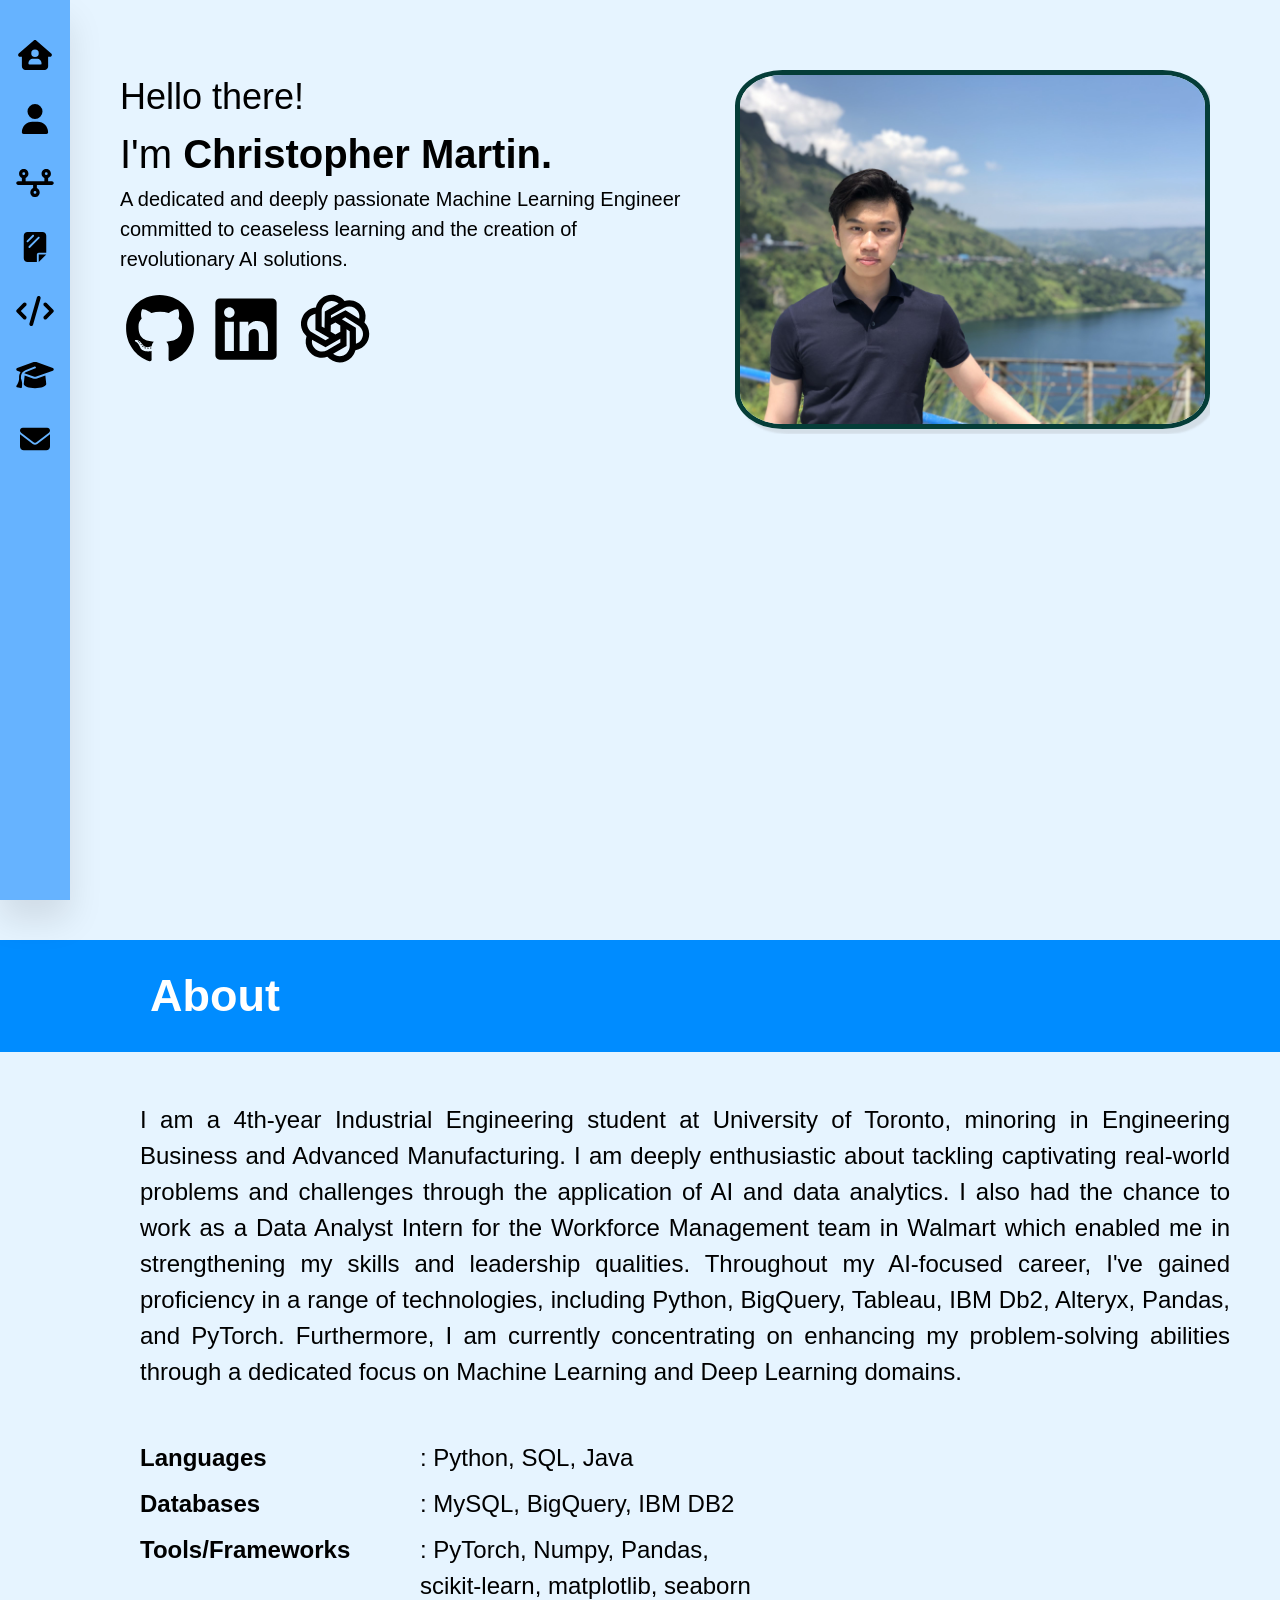
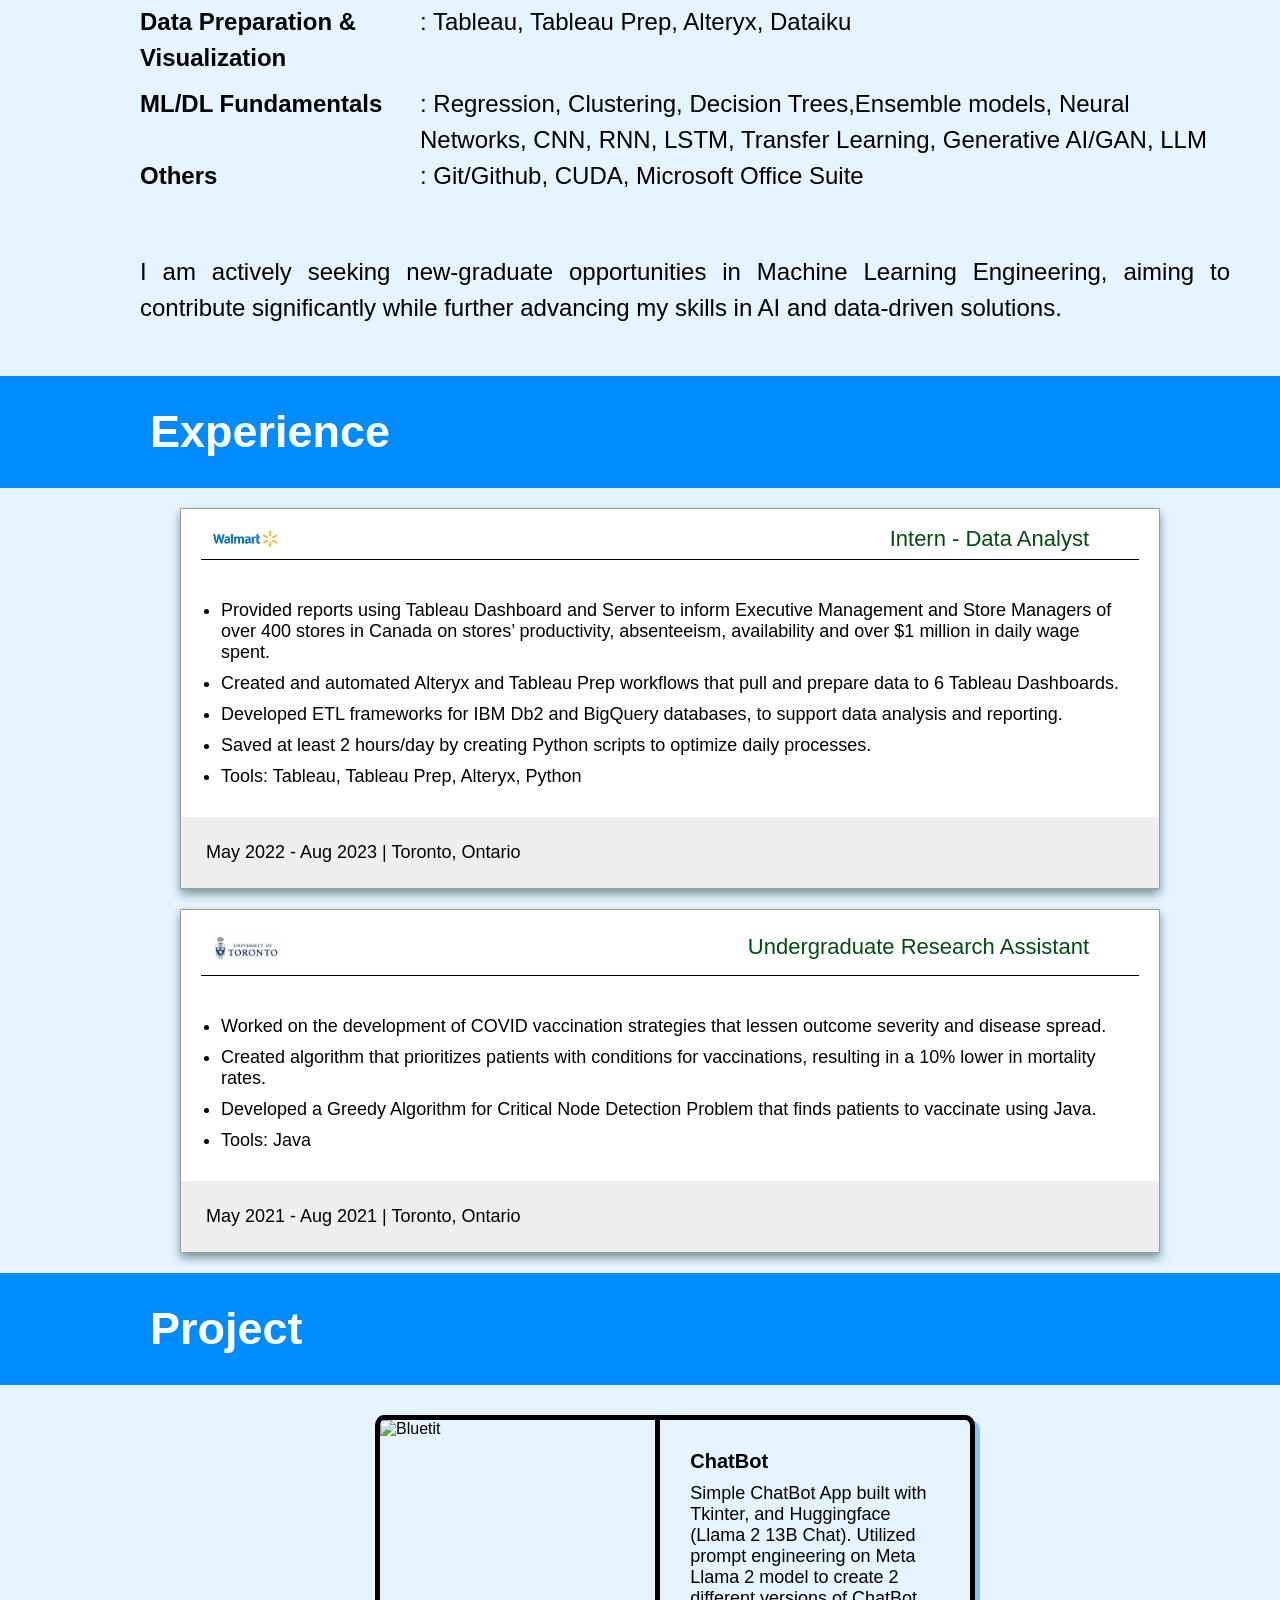
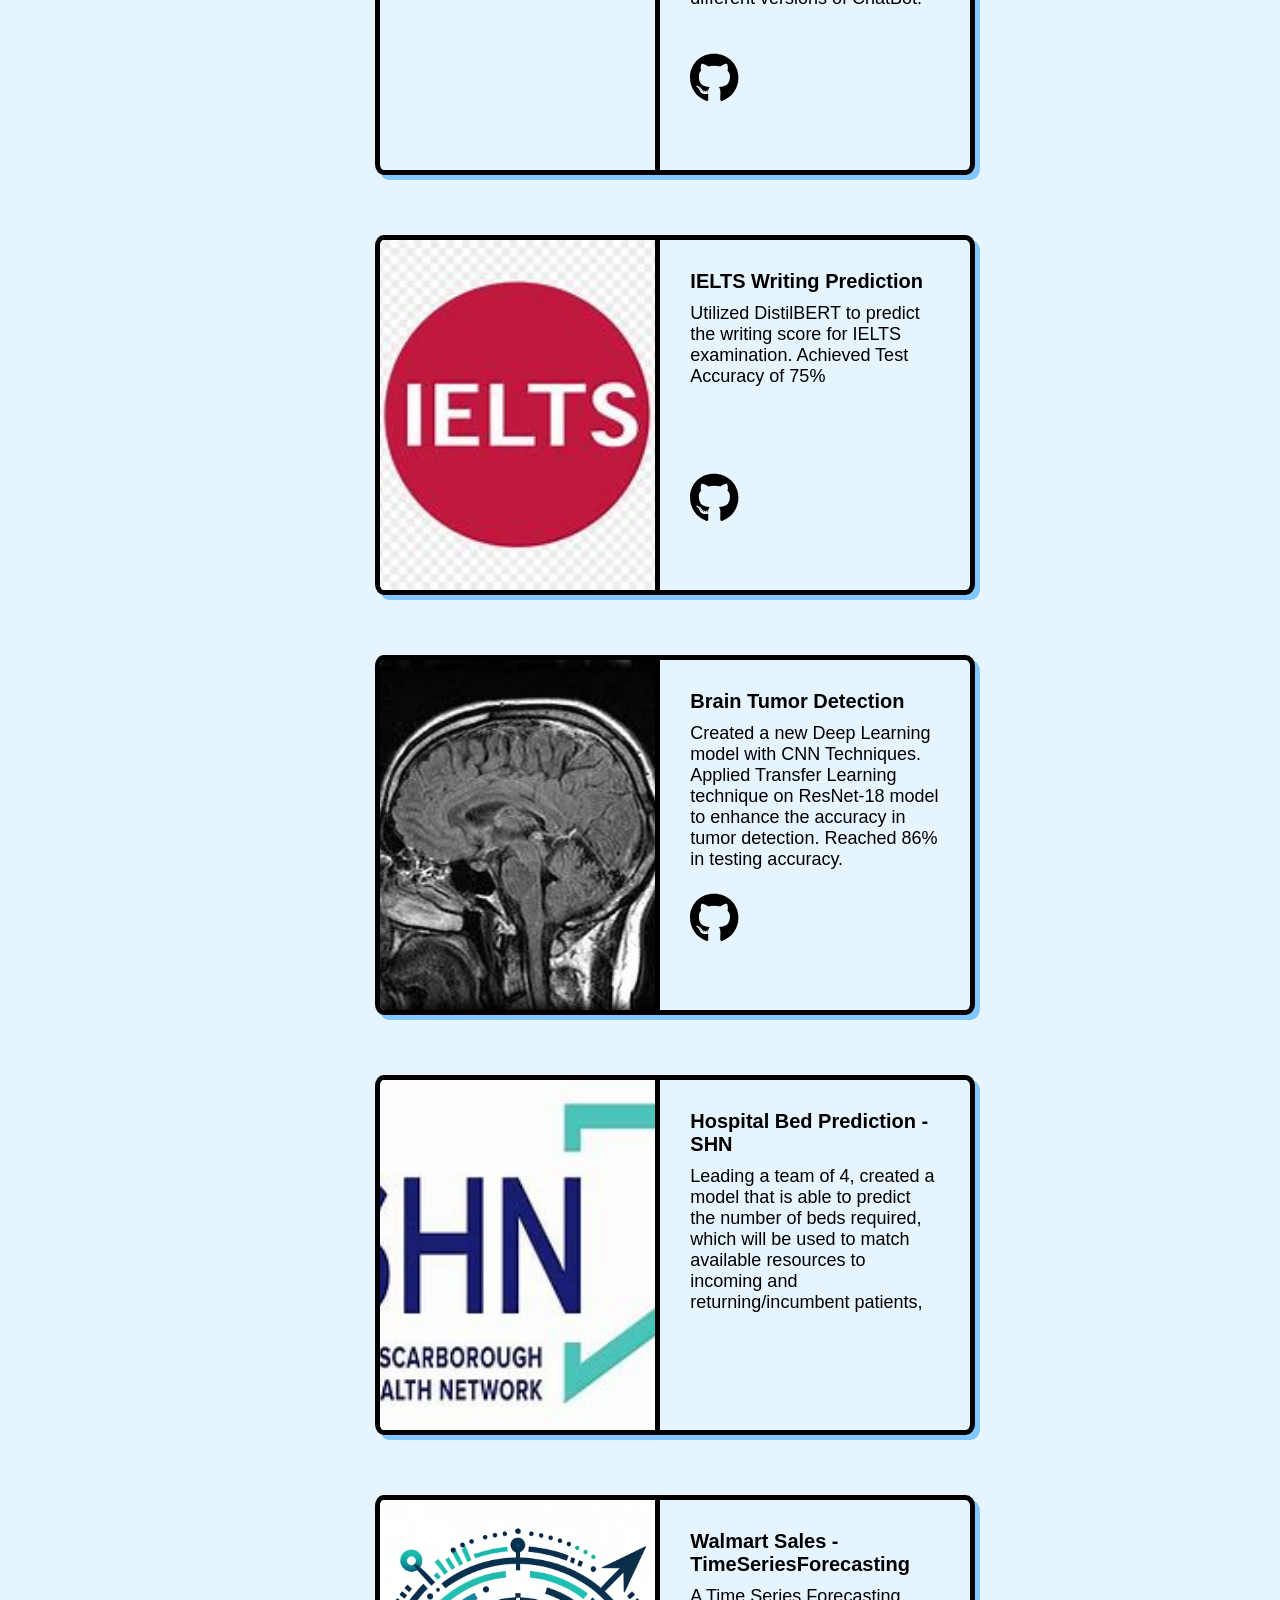
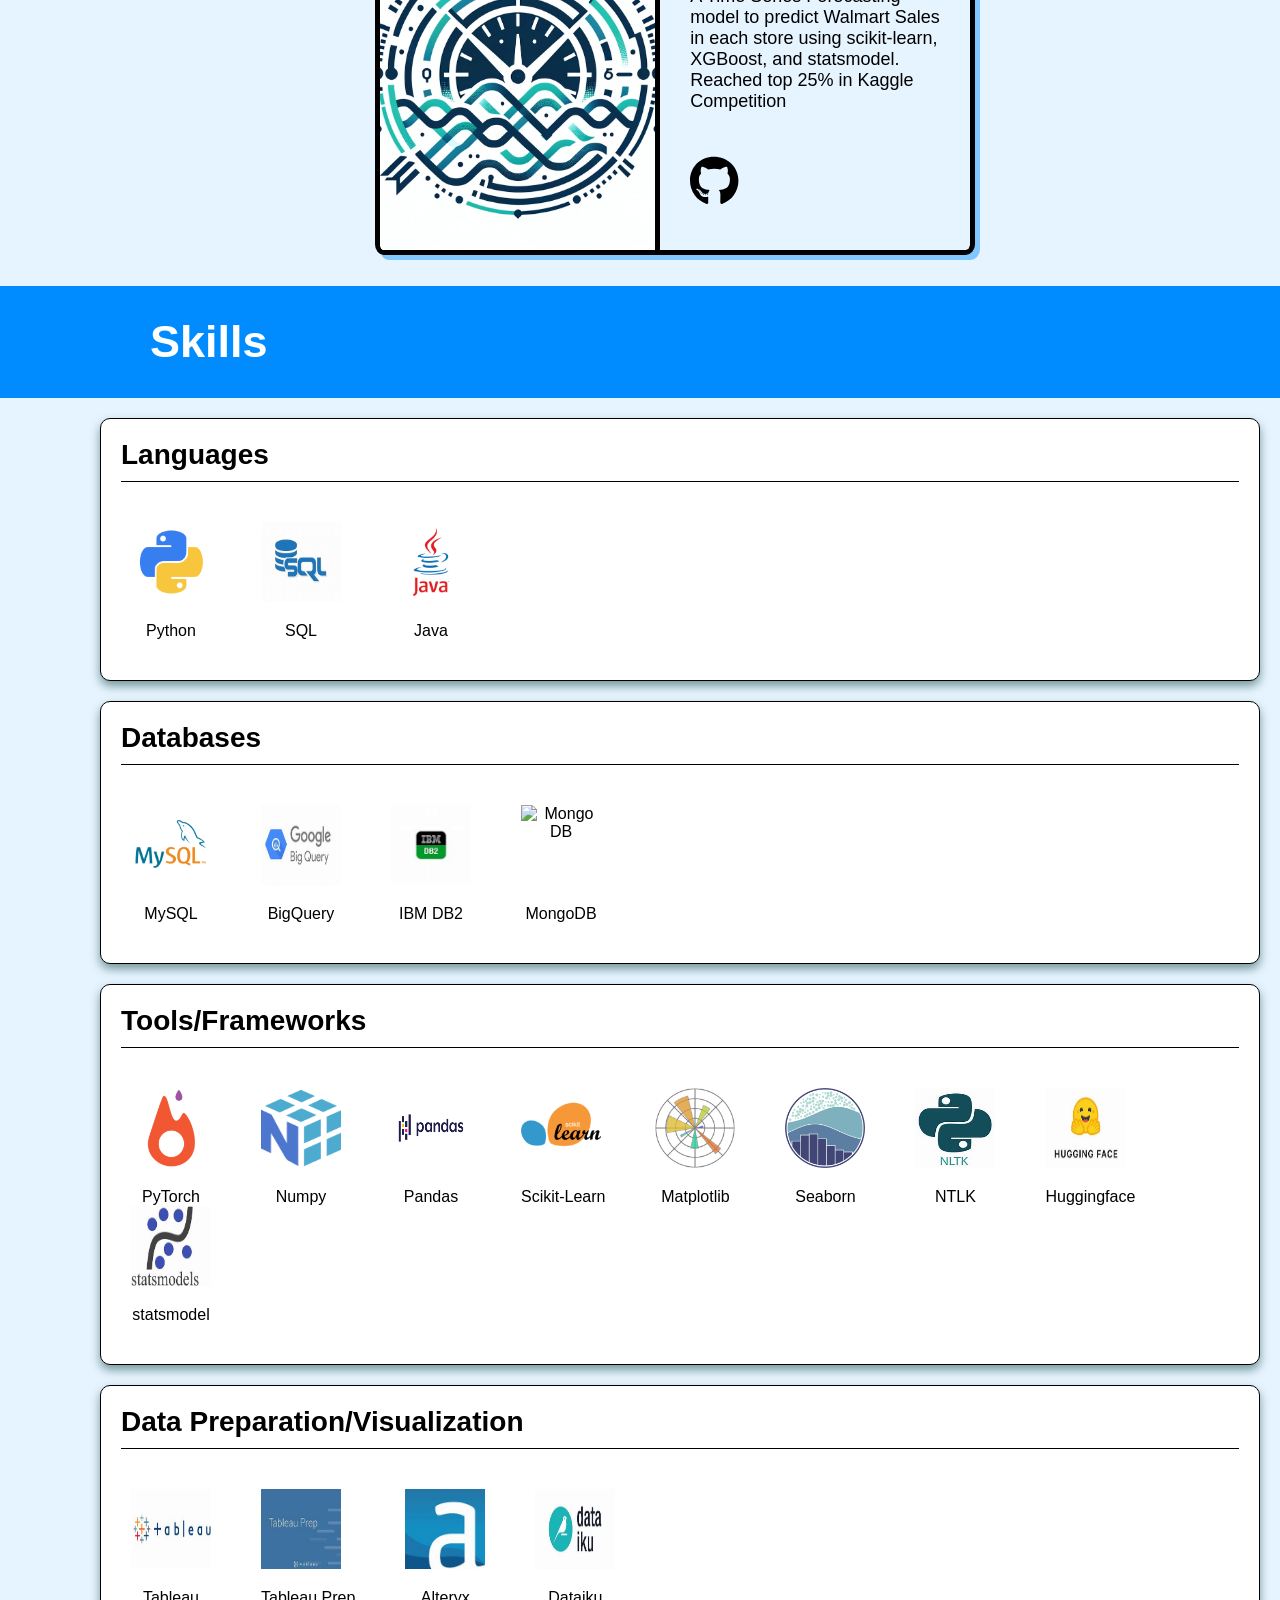
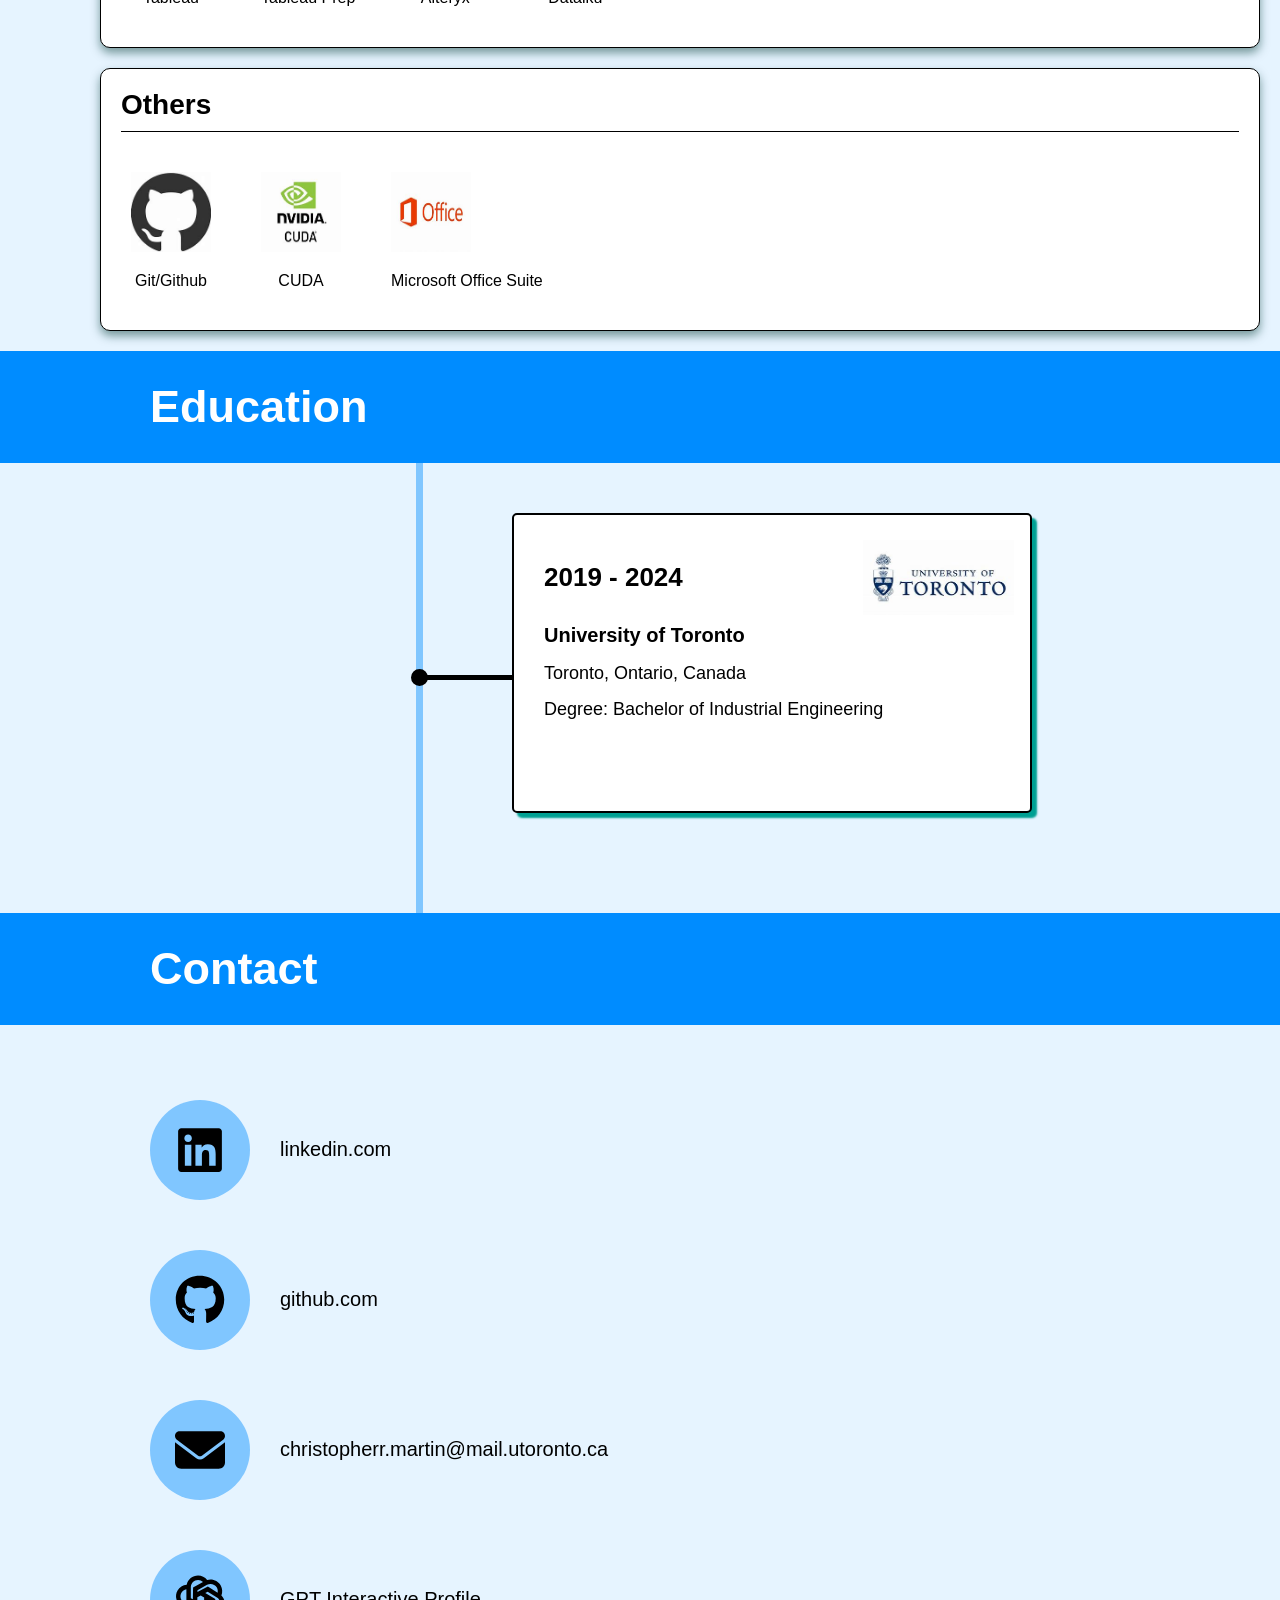
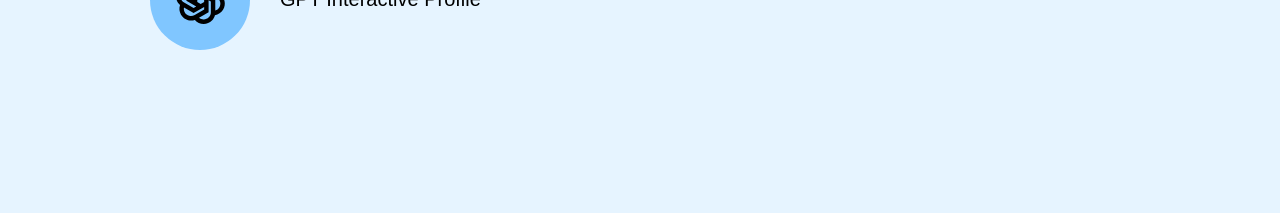
==== commit 3ed9af60: "Update index.html" ====
--- a/index.html
+++ b/index.html
@@ -74,7 +74,7 @@
                     <a href="https://github.com/mart1428">
                         <svg id="github" xmlns="http://www.w3.org/2000/svg" height="1em" viewBox="0 0 496 512"><!--! Font Awesome Free 6.4.2 by @fontawesome - https://fontawesome.com License - https://fontawesome.com/license (Commercial License) Copyright 2023 Fonticons, Inc. --><path d="M165.9 397.4c0 2-2.3 3.6-5.2 3.6-3.3.3-5.6-1.3-5.6-3.6 0-2 2.3-3.6 5.2-3.6 3-.3 5.6 1.3 5.6 3.6zm-31.1-4.5c-.7 2 1.3 4.3 4.3 4.9 2.6 1 5.6 0 6.2-2s-1.3-4.3-4.3-5.2c-2.6-.7-5.5.3-6.2 2.3zm44.2-1.7c-2.9.7-4.9 2.6-4.6 4.9.3 2 2.9 3.3 5.9 2.6 2.9-.7 4.9-2.6 4.6-4.6-.3-1.9-3-3.2-5.9-2.9zM244.8 8C106.1 8 0 113.3 0 252c0 110.9 69.8 205.8 169.5 239.2 12.8 2.3 17.3-5.6 17.3-12.1 0-6.2-.3-40.4-.3-61.4 0 0-70 15-84.7-29.8 0 0-11.4-29.1-27.8-36.6 0 0-22.9-15.7 1.6-15.4 0 0 24.9 2 38.6 25.8 21.9 38.6 58.6 27.5 72.9 20.9 2.3-16 8.8-27.1 16-33.7-55.9-6.2-112.3-14.3-112.3-110.5 0-27.5 7.6-41.3 23.6-58.9-2.6-6.5-11.1-33.3 2.6-67.9 20.9-6.5 69 27 69 27 20-5.6 41.5-8.5 62.8-8.5s42.8 2.9 62.8 8.5c0 0 48.1-33.6 69-27 13.7 34.7 5.2 61.4 2.6 67.9 16 17.7 25.8 31.5 25.8 58.9 0 96.5-58.9 104.2-114.8 110.5 9.2 7.9 17 22.9 17 46.4 0 33.7-.3 75.4-.3 83.6 0 6.5 4.6 14.4 17.3 12.1C428.2 457.8 496 362.9 496 252 496 113.3 383.5 8 244.8 8zM97.2 352.9c-1.3 1-1 3.3.7 5.2 1.6 1.6 3.9 2.3 5.2 1 1.3-1 1-3.3-.7-5.2-1.6-1.6-3.9-2.3-5.2-1zm-10.8-8.1c-.7 1.3.3 2.9 2.3 3.9 1.6 1 3.6.7 4.3-.7.7-1.3-.3-2.9-2.3-3.9-2-.6-3.6-.3-4.3.7zm32.4 35.6c-1.6 1.3-1 4.3 1.3 6.2 2.3 2.3 5.2 2.6 6.5 1 1.3-1.3.7-4.3-1.3-6.2-2.2-2.3-5.2-2.6-6.5-1zm-11.4-14.7c-1.6 1-1.6 3.6 0 5.9 1.6 2.3 4.3 3.3 5.6 2.3 1.6-1.3 1.6-3.9 0-6.2-1.4-2.3-4-3.3-5.6-2z"/></svg>
                     </a>
-                    <a href="www.linkedin.com/in/chrismartinn">
+                    <a href="https://www.linkedin.com/in/chrismartinn">
                         <svg id="linkedin" xmlns="http://www.w3.org/2000/svg" height="1em" viewBox="0 0 448 512"><!--! Font Awesome Free 6.4.2 by @fontawesome - https://fontawesome.com License - https://fontawesome.com/license (Commercial License) Copyright 2023 Fonticons, Inc. --><path d="M416 32H31.9C14.3 32 0 46.5 0 64.3v383.4C0 465.5 14.3 480 31.9 480H416c17.6 0 32-14.5 32-32.3V64.3c0-17.8-14.4-32.3-32-32.3zM135.4 416H69V202.2h66.5V416zm-33.2-243c-21.3 0-38.5-17.3-38.5-38.5S80.9 96 102.2 96c21.2 0 38.5 17.3 38.5 38.5 0 21.3-17.2 38.5-38.5 38.5zm282.1 243h-66.4V312c0-24.8-.5-56.7-34.5-56.7-34.6 0-39.9 27-39.9 54.9V416h-66.4V202.2h63.7v29.2h.9c8.9-16.8 30.6-34.5 62.9-34.5 67.2 0 79.7 44.3 79.7 101.9V416z"/></svg>
                     </a>
                     <a href="https://chat.openai.com/g/g-OMUV9Zztw-chris-virtual-self">
@@ -178,7 +178,21 @@
     <article id="project">
         <h1>Project</h1>
 
+            
+
         <div class="projects-container">
+            <div class="project">
+                <img src='image/ChatBot.png' alt='Bluetit'>
+                <div class="project-inside">
+                    <div>
+                        <h2>ChatBot</h2>
+                        <p>Simple ChatBot App built with Tkinter, and Huggingface (Llama 2 13B Chat). Utilized prompt engineering on Meta Llama 2 model to create 2 different versions of ChatBot. </p>
+                    </div>
+                    <a href="https://github.com/mart1428/ChatBotApp">
+                        <svg xmlns="http://www.w3.org/2000/svg" height="1em" viewBox="0 0 496 512"><!--! Font Awesome Free 6.4.2 by @fontawesome - https://fontawesome.com License - https://fontawesome.com/license (Commercial License) Copyright 2023 Fonticons, Inc. --><path d="M165.9 397.4c0 2-2.3 3.6-5.2 3.6-3.3.3-5.6-1.3-5.6-3.6 0-2 2.3-3.6 5.2-3.6 3-.3 5.6 1.3 5.6 3.6zm-31.1-4.5c-.7 2 1.3 4.3 4.3 4.9 2.6 1 5.6 0 6.2-2s-1.3-4.3-4.3-5.2c-2.6-.7-5.5.3-6.2 2.3zm44.2-1.7c-2.9.7-4.9 2.6-4.6 4.9.3 2 2.9 3.3 5.9 2.6 2.9-.7 4.9-2.6 4.6-4.6-.3-1.9-3-3.2-5.9-2.9zM244.8 8C106.1 8 0 113.3 0 252c0 110.9 69.8 205.8 169.5 239.2 12.8 2.3 17.3-5.6 17.3-12.1 0-6.2-.3-40.4-.3-61.4 0 0-70 15-84.7-29.8 0 0-11.4-29.1-27.8-36.6 0 0-22.9-15.7 1.6-15.4 0 0 24.9 2 38.6 25.8 21.9 38.6 58.6 27.5 72.9 20.9 2.3-16 8.8-27.1 16-33.7-55.9-6.2-112.3-14.3-112.3-110.5 0-27.5 7.6-41.3 23.6-58.9-2.6-6.5-11.1-33.3 2.6-67.9 20.9-6.5 69 27 69 27 20-5.6 41.5-8.5 62.8-8.5s42.8 2.9 62.8 8.5c0 0 48.1-33.6 69-27 13.7 34.7 5.2 61.4 2.6 67.9 16 17.7 25.8 31.5 25.8 58.9 0 96.5-58.9 104.2-114.8 110.5 9.2 7.9 17 22.9 17 46.4 0 33.7-.3 75.4-.3 83.6 0 6.5 4.6 14.4 17.3 12.1C428.2 457.8 496 362.9 496 252 496 113.3 383.5 8 244.8 8zM97.2 352.9c-1.3 1-1 3.3.7 5.2 1.6 1.6 3.9 2.3 5.2 1 1.3-1 1-3.3-.7-5.2-1.6-1.6-3.9-2.3-5.2-1zm-10.8-8.1c-.7 1.3.3 2.9 2.3 3.9 1.6 1 3.6.7 4.3-.7.7-1.3-.3-2.9-2.3-3.9-2-.6-3.6-.3-4.3.7zm32.4 35.6c-1.6 1.3-1 4.3 1.3 6.2 2.3 2.3 5.2 2.6 6.5 1 1.3-1.3.7-4.3-1.3-6.2-2.2-2.3-5.2-2.6-6.5-1zm-11.4-14.7c-1.6 1-1.6 3.6 0 5.9 1.6 2.3 4.3 3.3 5.6 2.3 1.6-1.3 1.6-3.9 0-6.2-1.4-2.3-4-3.3-5.6-2z"/></svg>
+                    </a>
+                </div>
+            </div>
             <div class="project">
                 <img src='image/ielts.jpg' alt='Bluetit'>
                 <div class="project-inside">
@@ -247,6 +261,7 @@
                 <li><img src="image/mysql.png" alt="MySQL" />MySQL</li>
                 <li><img src="image/bigquery.jpg" alt="BigQuery" />BigQuery</li>
                 <li><img src="image/ibm db2.jpg" alt="IBM DB2" />IBM DB2</li>
+                <li><img src="image/mongodb.jpg" alt="Mongo DB" />MongoDB</li>
             </ul>
         </div>
         <div class="languages">
@@ -311,7 +326,7 @@
 
         <div class="contact-section">
 
-            <a href="www.linkedin.com/in/chrismartinn"> 
+            <a href="https://www.linkedin.com/in/chrismartinn"> 
                 <div class="link_button">
                     <div class="contact-button">
                             <svg xmlns="http://www.w3.org/2000/svg" height="1em" viewBox="0 0 448 512"><!--! Font Awesome Free 6.4.2 by @fontawesome - https://fontawesome.com License - https://fontawesome.com/license (Commercial License) Copyright 2023 Fonticons, Inc. --><path d="M416 32H31.9C14.3 32 0 46.5 0 64.3v383.4C0 465.5 14.3 480 31.9 480H416c17.6 0 32-14.5 32-32.3V64.3c0-17.8-14.4-32.3-32-32.3zM135.4 416H69V202.2h66.5V416zm-33.2-243c-21.3 0-38.5-17.3-38.5-38.5S80.9 96 102.2 96c21.2 0 38.5 17.3 38.5 38.5 0 21.3-17.2 38.5-38.5 38.5zm282.1 243h-66.4V312c0-24.8-.5-56.7-34.5-56.7-34.6 0-39.9 27-39.9 54.9V416h-66.4V202.2h63.7v29.2h.9c8.9-16.8 30.6-34.5 62.9-34.5 67.2 0 79.7 44.3 79.7 101.9V416z"/></svg>
--- a/styles.css
+++ b/styles.css
@@ -1146,7 +1146,7 @@
 
     .project svg {
         margin-top: 40px;
-        height: 30px;
+        width: 40px
     }
     
     
@@ -1283,12 +1283,12 @@
     }
 
     .project img {
-        height: 185px;
+        height: 200px;
     }
 
     .project-inside {
         padding: 10px;
-        height: 185px;
+        height: 200px;
     }
 
     .project-inside h2 {
@@ -1296,12 +1296,12 @@
     }
 
     .project-inside p {
-        font-size: 8.54px;
+        font-size: 8px;
         height: 95px;
     }
 
     .project svg {
-        margin-top: 0px;
+        margin-top: 10px;
     }
 
     .contact-section{
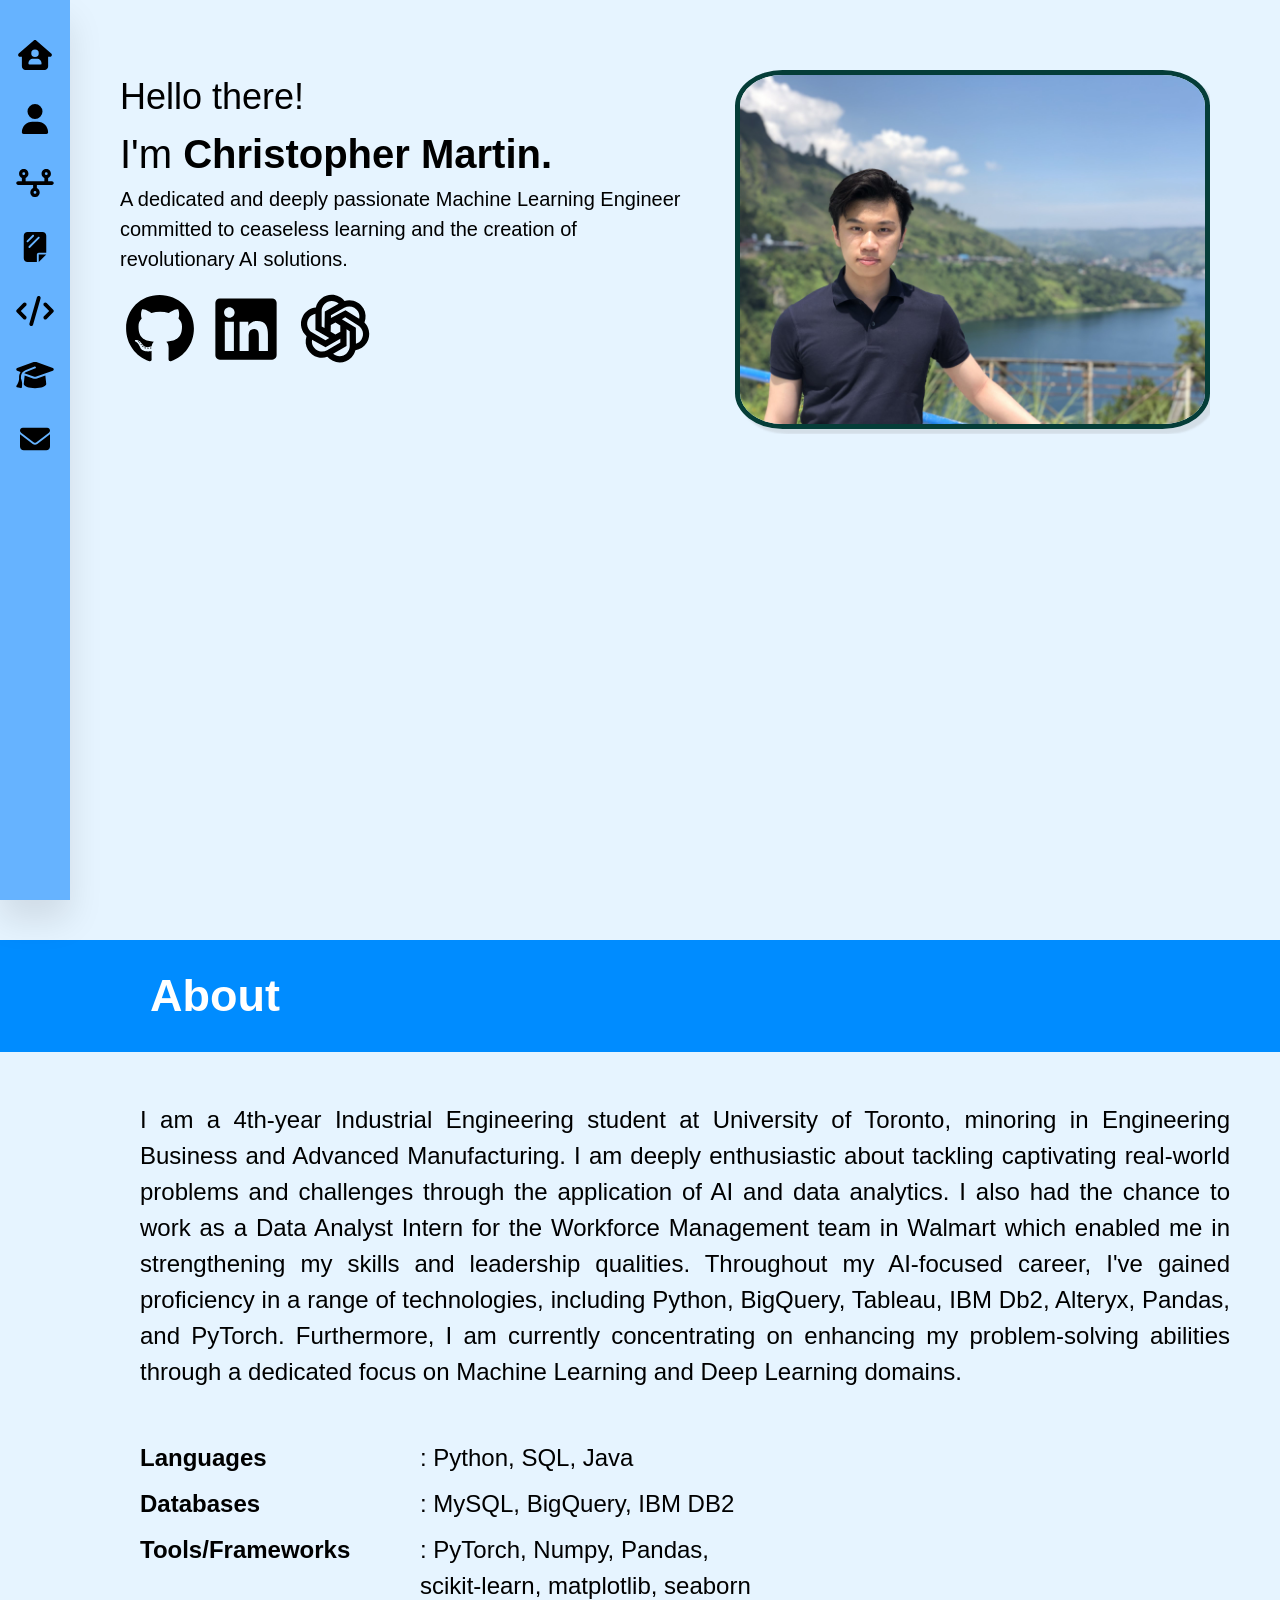
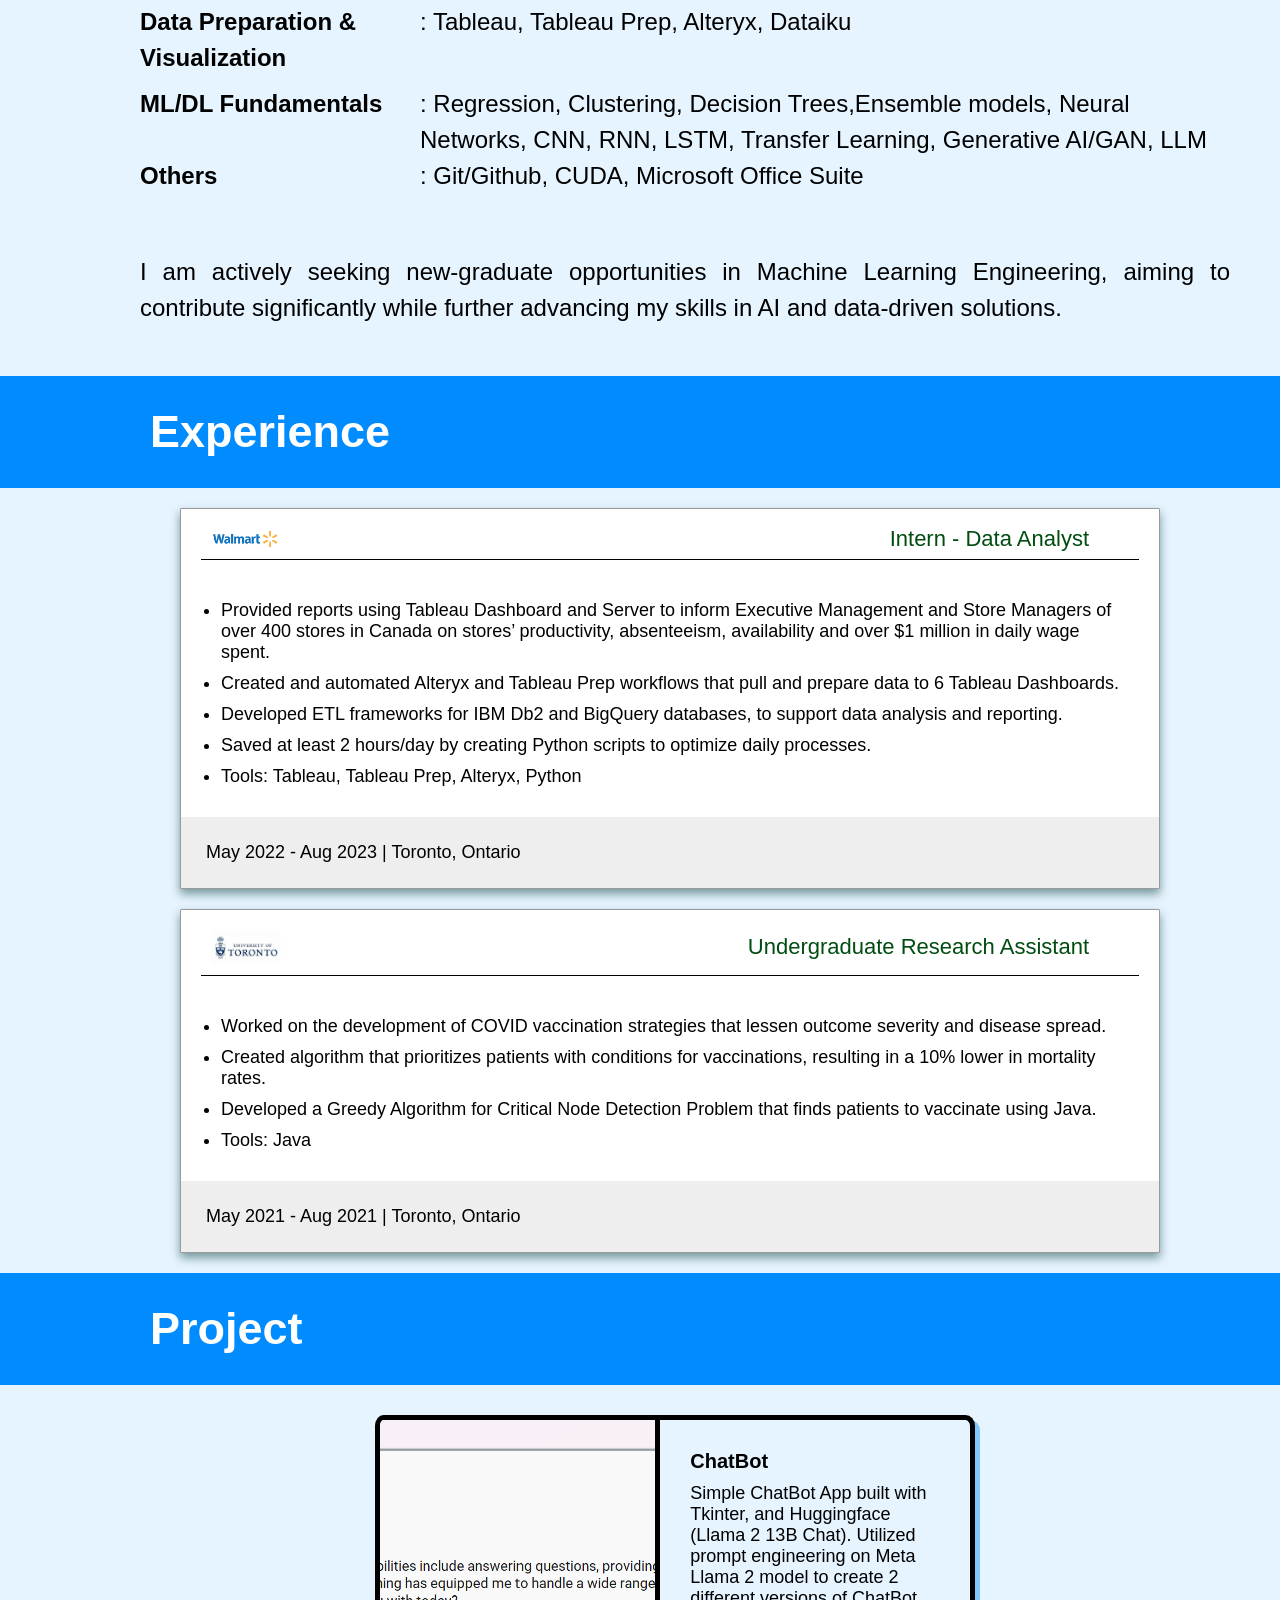
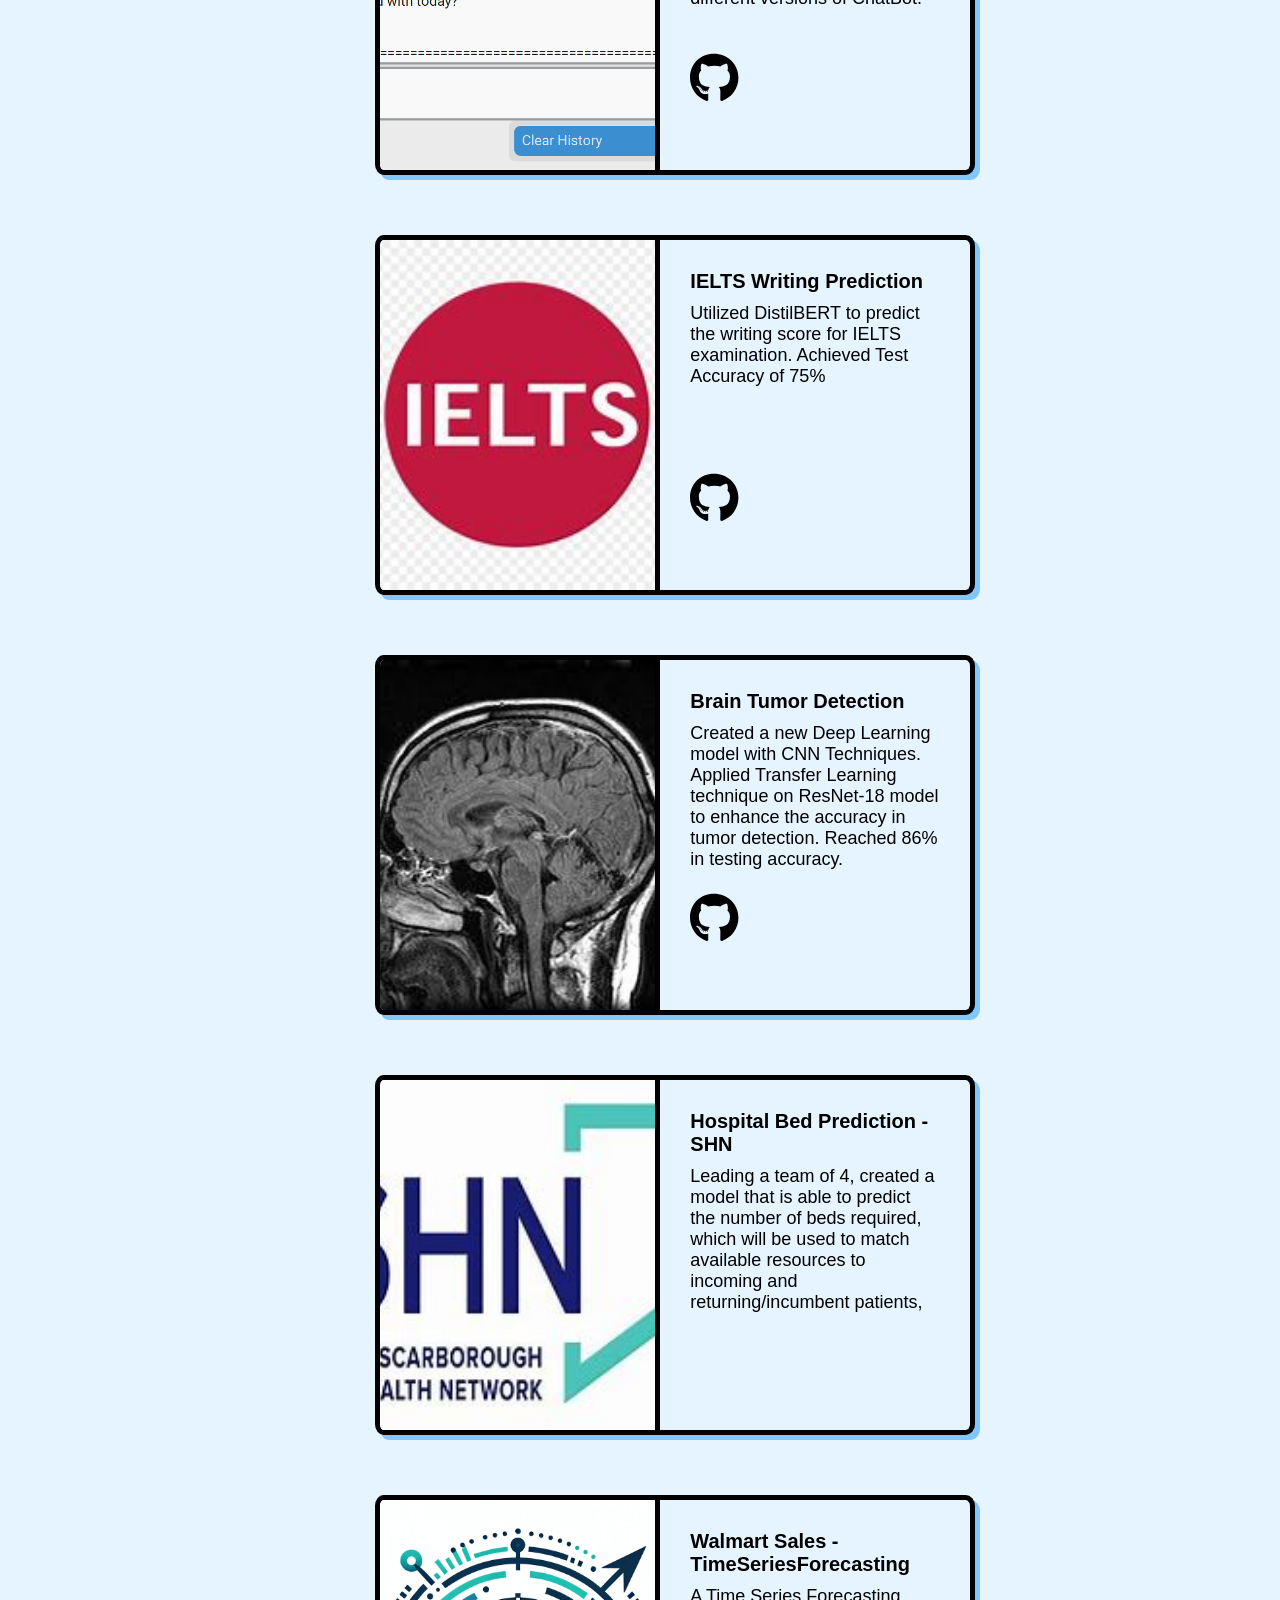
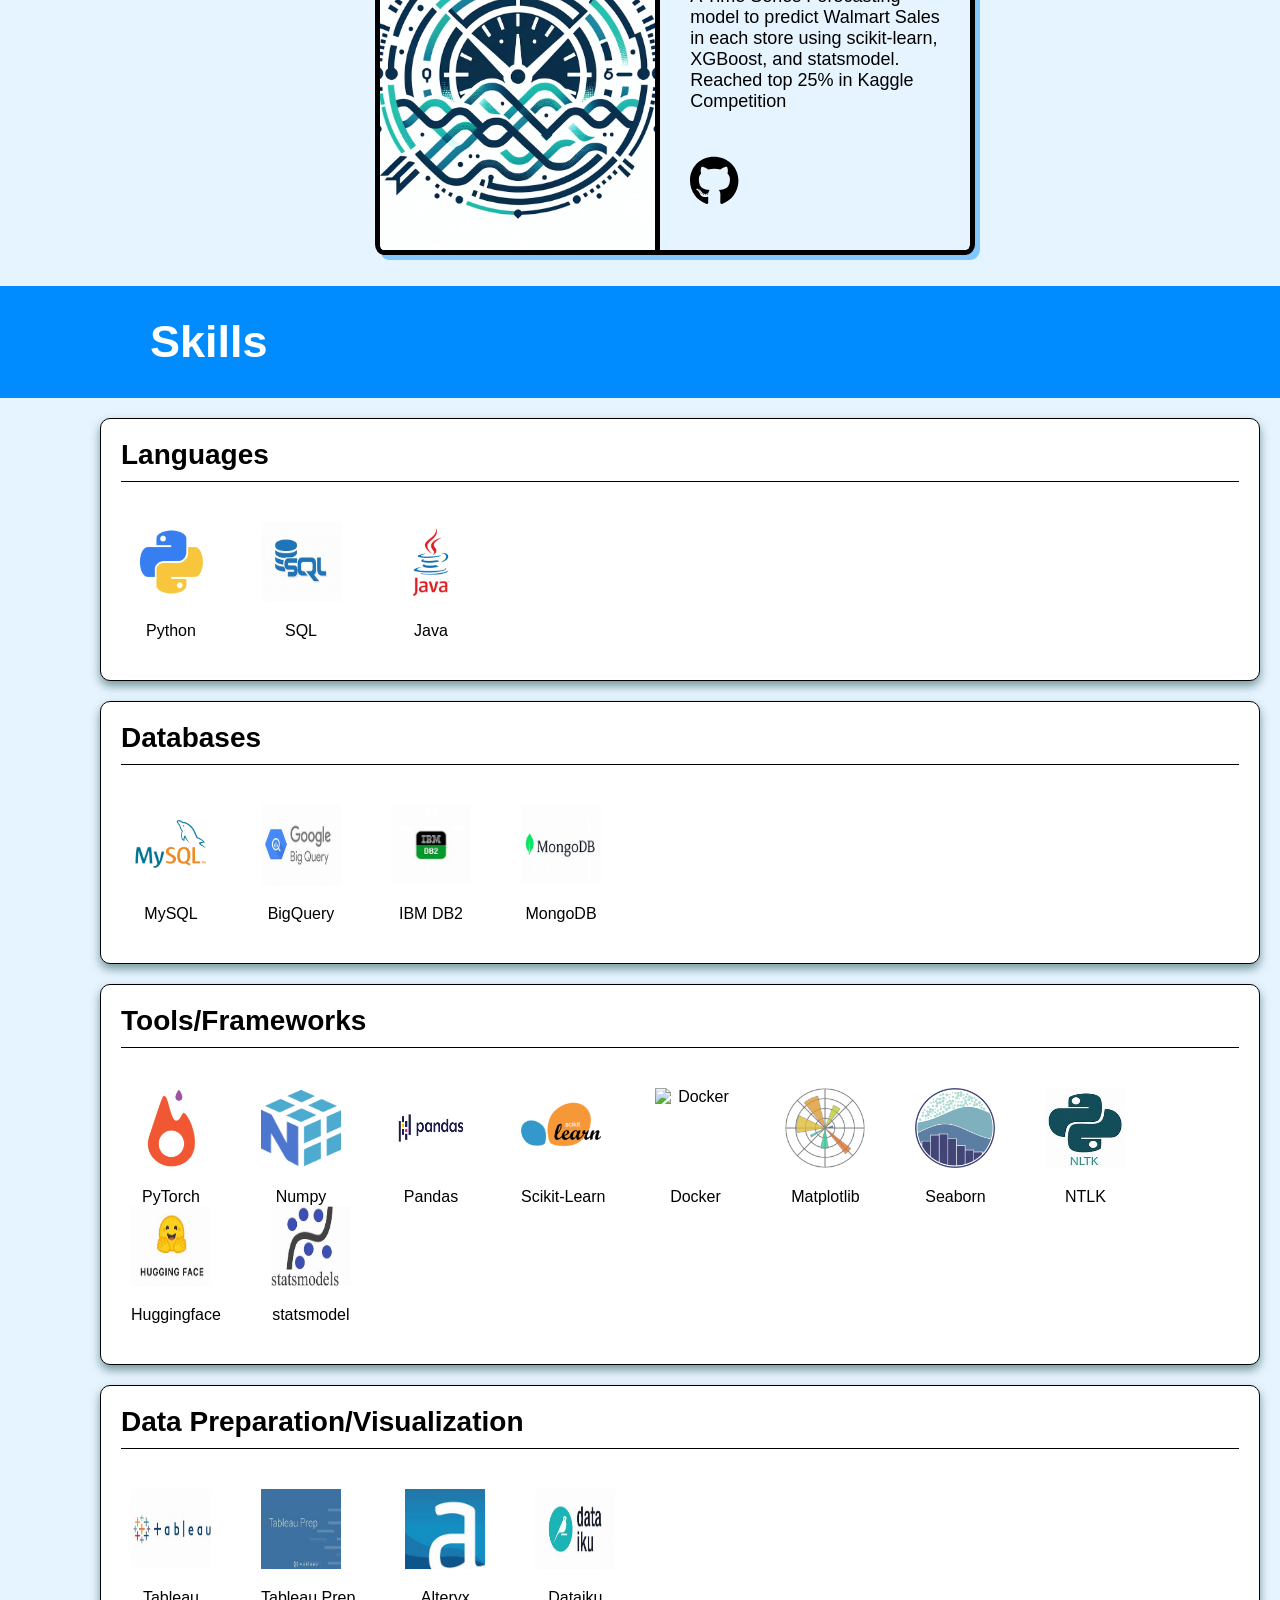
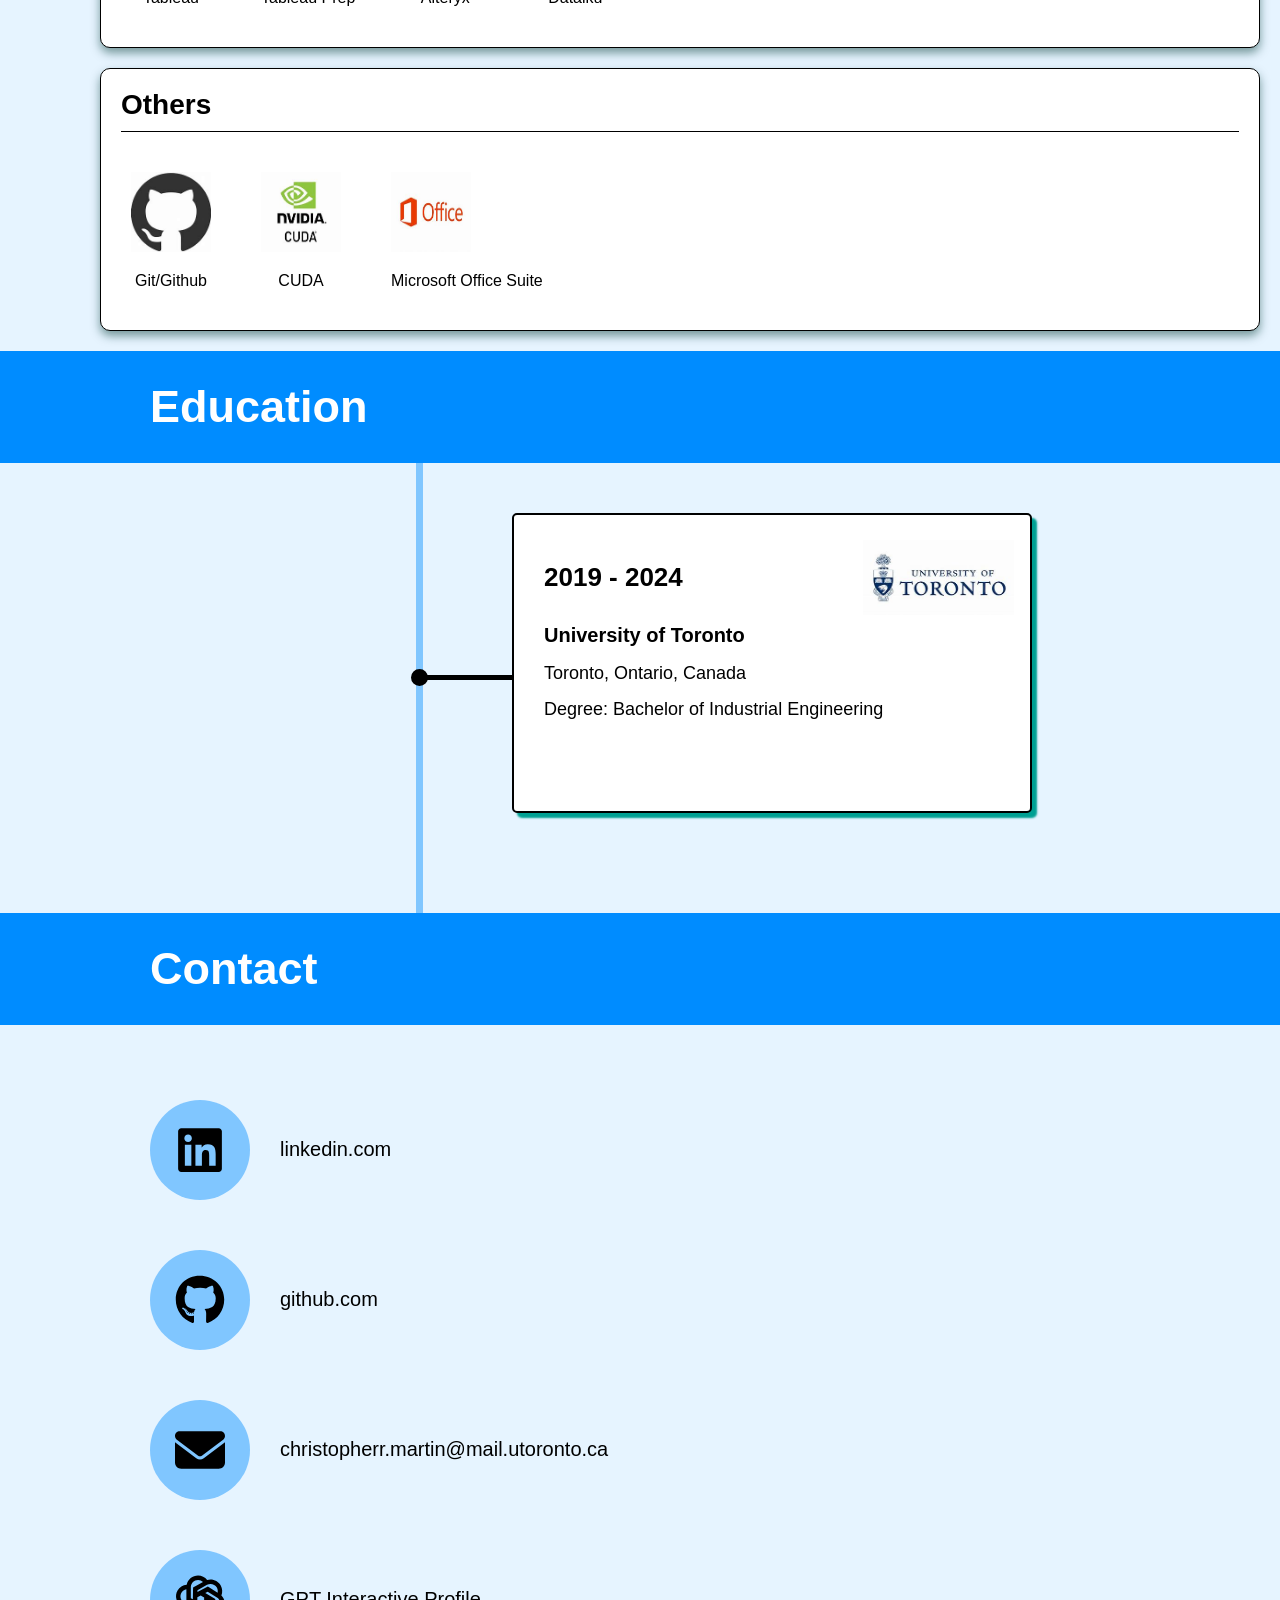
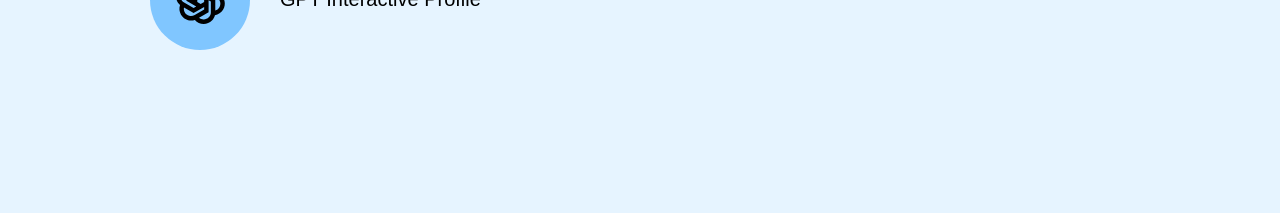
==== commit 68af4dd6: "Updated Tools/Frameworks section" ====
--- a/index.html
+++ b/index.html
@@ -271,6 +271,7 @@
                 <li><img src="image/numpy.png" alt="Numpy" />Numpy</li>
                 <li><img src="image/pandas.png" alt="Pandas" />Pandas</li>
                 <li><img src="image/scikit-learn.png" alt="Scikit-Learn" />Scikit-Learn</li>
+                <li><img src="image/docker.png" alt="Docker" />Docker</li>
                 <li><img src="image/matplotlib.png" alt="Matplotlib" />Matplotlib</li>
                 <li><img src="image/seaborn.png" alt="Seaborn" />Seaborn</li>
                 <li><img src="image/nltk.jpg" alt="NLTK" />NTLK</li>
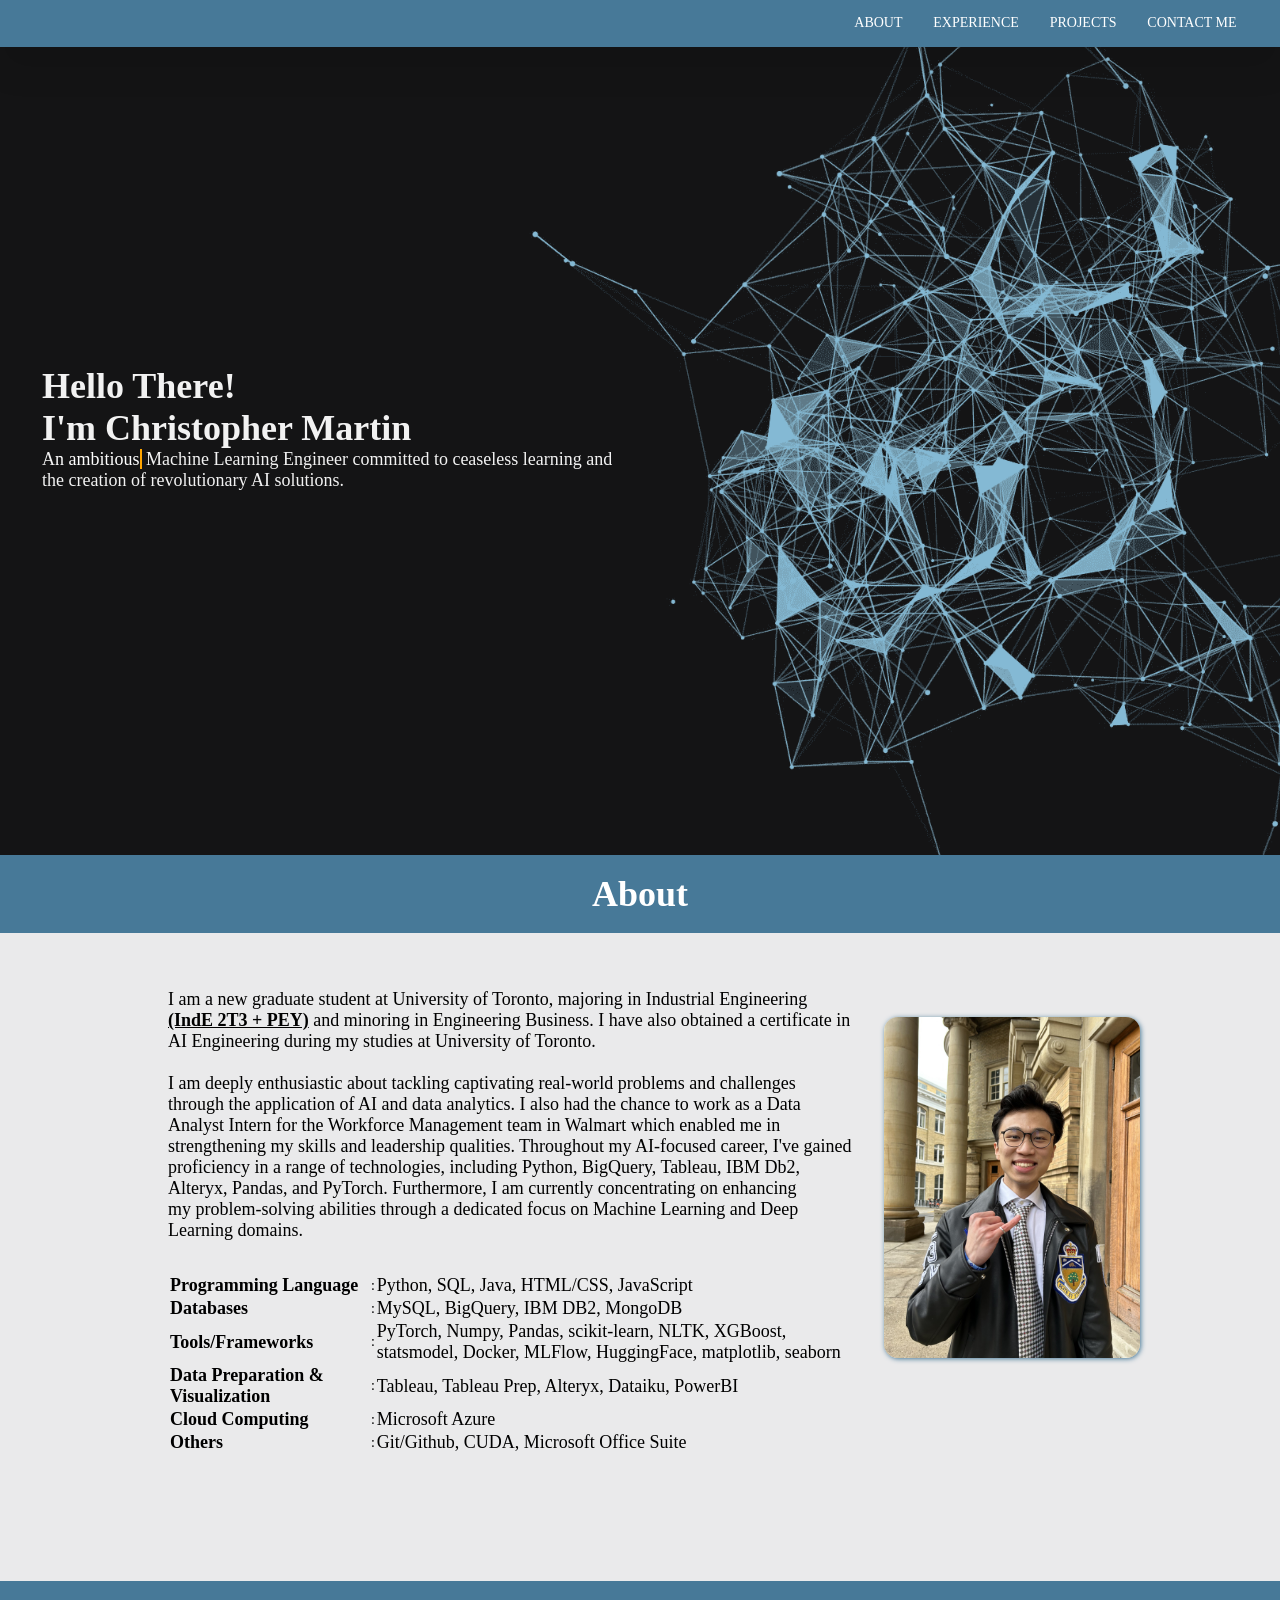
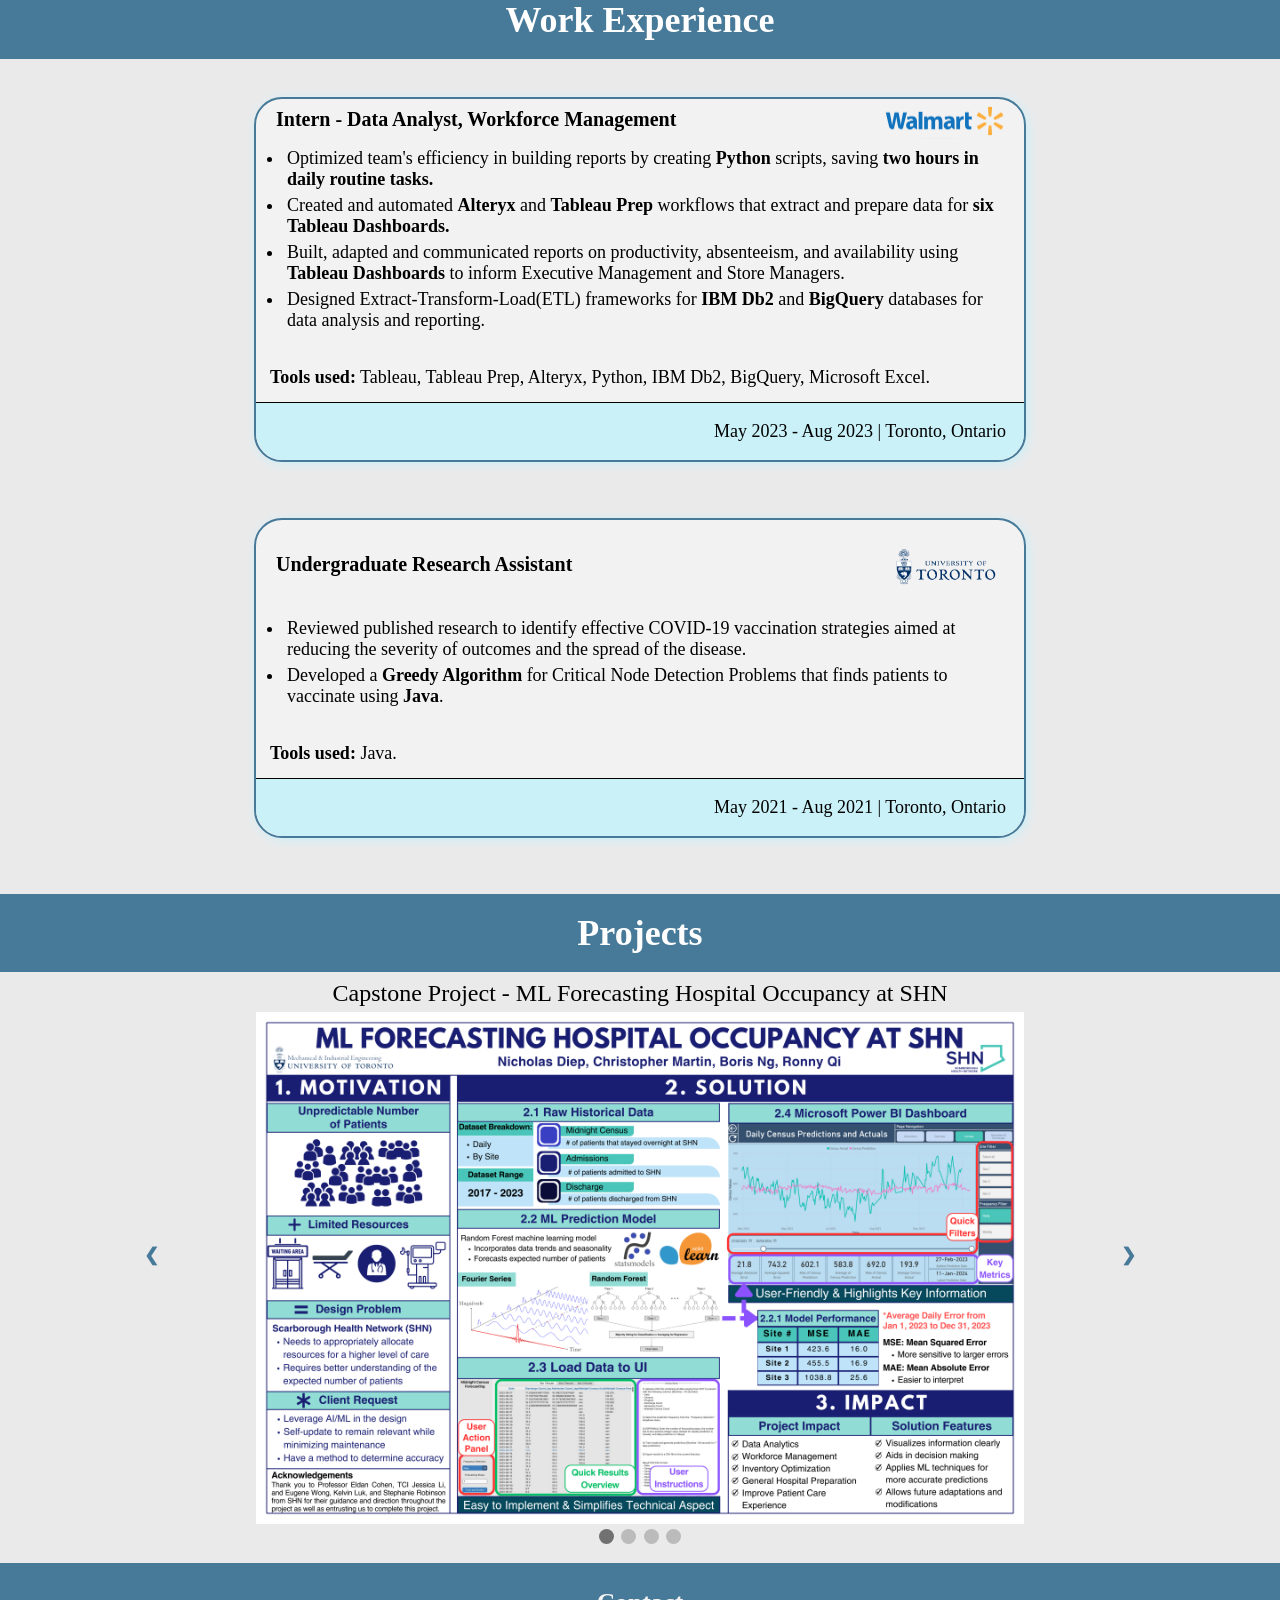
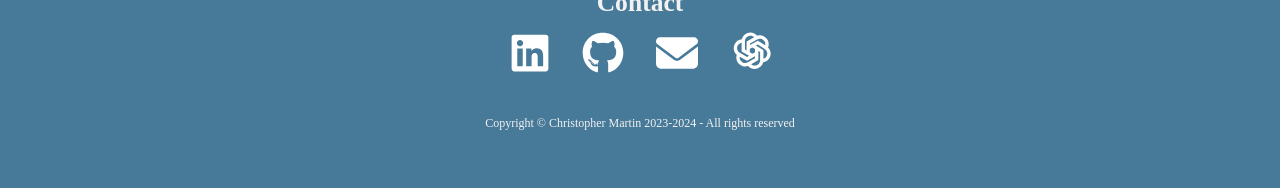
==== commit 1572588a: "Rename main.html to index.html" ====
--- a/index.html
+++ b/index.html
@@ -1,382 +1,230 @@
-<!DOCTYPE html>
-<html lang="en">
-<head>
-    <meta charset="UTF-8">
-    <meta name="viewport" content="width=device-width, initial-scale=1.0">
-    <title>Portfolio - Christopher Martin</title>
-    <link rel="stylesheet" href="styles.css">
-    <link rel="icon" href="image/logo.png">
-</head>
-<body>
-    <header id="about" class="navigation">
-        <nav>
-            <ul>
-                <!-- FONT AWESOME -->
-                <li>
-                    <a href="#home">
-                        <svg xmlns="http://www.w3.org/2000/svg" height="1em" viewBox="0 0 576 512"><path d="M575.8 255.5c0 18-15 32.1-32 32.1h-32l.7 160.2c.2 35.5-28.5 64.3-64 64.3H128.1c-35.3 0-64-28.7-64-64V287.6H32c-18 0-32-14-32-32.1c0-9 3-17 10-24L266.4 8c7-7 15-8 22-8s15 2 21 7L564.8 231.5c8 7 12 15 11 24zM352 224a64 64 0 1 0 -128 0 64 64 0 1 0 128 0zm-96 96c-44.2 0-80 35.8-80 80c0 8.8 7.2 16 16 16H384c8.8 0 16-7.2 16-16c0-44.2-35.8-80-80-80H256z"/></svg>
-                        <span class="nav-item">Home</span>
-                    </a>
-                </li>
-                <li>
-                    <a href="#aboutme">
-                        <svg xmlns="http://www.w3.org/2000/svg" height="1em" viewBox="0 0 448 512"><path d="M224 256A128 128 0 1 0 224 0a128 128 0 1 0 0 256zm-45.7 48C79.8 304 0 383.8 0 482.3C0 498.7 13.3 512 29.7 512H418.3c16.4 0 29.7-13.3 29.7-29.7C448 383.8 368.2 304 269.7 304H178.3z"/></svg>
-                        <span class="nav-item">About</span>
-                    </a>
-                </li>
-                <li>
-                    <a href="#experience">
-                        <svg xmlns="http://www.w3.org/2000/svg" height="1em" viewBox="0 0 640 512"><path d="M128 72a24 24 0 1 1 0 48 24 24 0 1 1 0-48zm32 97.3c28.3-12.3 48-40.5 48-73.3c0-44.2-35.8-80-80-80S48 51.8 48 96c0 32.8 19.7 61 48 73.3V224H32c-17.7 0-32 14.3-32 32s14.3 32 32 32H288v54.7c-28.3 12.3-48 40.5-48 73.3c0 44.2 35.8 80 80 80s80-35.8 80-80c0-32.8-19.7-61-48-73.3V288H608c17.7 0 32-14.3 32-32s-14.3-32-32-32H544V169.3c28.3-12.3 48-40.5 48-73.3c0-44.2-35.8-80-80-80s-80 35.8-80 80c0 32.8 19.7 61 48 73.3V224H160V169.3zM488 96a24 24 0 1 1 48 0 24 24 0 1 1 -48 0zM320 392a24 24 0 1 1 0 48 24 24 0 1 1 0-48z"/></svg>
-                        <span class="nav-item">Experience</span>
-                    </a>
-                </li>
-                <li>
-                    <a href="#project">
-                        <svg xmlns="http://www.w3.org/2000/svg" height="1em" viewBox="0 0 384 512"><path d="M0 448c0 35.3 28.7 64 64 64H224V384c0-17.7 14.3-32 32-32H384V64c0-35.3-28.7-64-64-64H64C28.7 0 0 28.7 0 64V448zM171.3 75.3l-96 96c-6.2 6.2-16.4 6.2-22.6 0s-6.2-16.4 0-22.6l96-96c6.2-6.2 16.4-6.2 22.6 0s6.2 16.4 0 22.6zm96 32l-160 160c-6.2 6.2-16.4 6.2-22.6 0s-6.2-16.4 0-22.6l160-160c6.2-6.2 16.4-6.2 22.6 0s6.2 16.4 0 22.6zM384 384H256V512L384 384z"/></svg>
-                        <span class="nav-item">Projects</span>
-                    </a>
-                </li>
-                <li>
-                    <a href="#skill">
-                        <svg xmlns="http://www.w3.org/2000/svg" height="1em" viewBox="0 0 640 512"><path d="M392.8 1.2c-17-4.9-34.7 5-39.6 22l-128 448c-4.9 17 5 34.7 22 39.6s34.7-5 39.6-22l128-448c4.9-17-5-34.7-22-39.6zm80.6 120.1c-12.5 12.5-12.5 32.8 0 45.3L562.7 256l-89.4 89.4c-12.5 12.5-12.5 32.8 0 45.3s32.8 12.5 45.3 0l112-112c12.5-12.5 12.5-32.8 0-45.3l-112-112c-12.5-12.5-32.8-12.5-45.3 0zm-306.7 0c-12.5-12.5-32.8-12.5-45.3 0l-112 112c-12.5 12.5-12.5 32.8 0 45.3l112 112c12.5 12.5 32.8 12.5 45.3 0s12.5-32.8 0-45.3L77.3 256l89.4-89.4c12.5-12.5 12.5-32.8 0-45.3z"/></svg>
-                        <span class="nav-item">Skills</span>
-                    </a>
-                </li>
-                <li>
-                    <a href="#education">
-                        <svg xmlns="http://www.w3.org/2000/svg" height="1em" viewBox="0 0 640 512"><path d="M320 32c-8.1 0-16.1 1.4-23.7 4.1L15.8 137.4C6.3 140.9 0 149.9 0 160s6.3 19.1 15.8 22.6l57.9 20.9C57.3 229.3 48 259.8 48 291.9v28.1c0 28.4-10.8 57.7-22.3 80.8c-6.5 13-13.9 25.8-22.5 37.6C0 442.7-.9 448.3 .9 453.4s6 8.9 11.2 10.2l64 16c4.2 1.1 8.7 .3 12.4-2s6.3-6.1 7.1-10.4c8.6-42.8 4.3-81.2-2.1-108.7C90.3 344.3 86 329.8 80 316.5V291.9c0-30.2 10.2-58.7 27.9-81.5c12.9-15.5 29.6-28 49.2-35.7l157-61.7c8.2-3.2 17.5 .8 20.7 9s-.8 17.5-9 20.7l-157 61.7c-12.4 4.9-23.3 12.4-32.2 21.6l159.6 57.6c7.6 2.7 15.6 4.1 23.7 4.1s16.1-1.4 23.7-4.1L624.2 182.6c9.5-3.4 15.8-12.5 15.8-22.6s-6.3-19.1-15.8-22.6L343.7 36.1C336.1 33.4 328.1 32 320 32zM128 408c0 35.3 86 72 192 72s192-36.7 192-72L496.7 262.6 354.5 314c-11.1 4-22.8 6-34.5 6s-23.5-2-34.5-6L143.3 262.6 128 408z"/></svg>
-                        <span class="nav-item">Education</span>
-                    </a>
-                </li>
-                <li>
-                    <a href="#contact">
-                        <svg xmlns="http://www.w3.org/2000/svg" height="1em" viewBox="0 0 512 512"><!--! Font Awesome Free 6.4.2 by @fontawesome - https://fontawesome.com License - https://fontawesome.com/license (Commercial License) Copyright 2023 Fonticons, Inc. --><path d="M48 64C21.5 64 0 85.5 0 112c0 15.1 7.1 29.3 19.2 38.4L236.8 313.6c11.4 8.5 27 8.5 38.4 0L492.8 150.4c12.1-9.1 19.2-23.3 19.2-38.4c0-26.5-21.5-48-48-48H48zM0 176V384c0 35.3 28.7 64 64 64H448c35.3 0 64-28.7 64-64V176L294.4 339.2c-22.8 17.1-54 17.1-76.8 0L0 176z"/></svg>
-                        <span class="nav-item">Contact</span>
-                    </a>
-                </li>
-
-                <!-- contact? email? github? -->
-            </ul>
-        </nav>
-    </header>
-
-    <article id="home">
-        <div class="whoami">
-            <div class="whoami-text">
-                <p>
-                    <span>Hello there!<br><b><i>I'm </i>Christopher Martin.</b></span>
-                    <br>
-                    A dedicated and deeply passionate Machine Learning Engineer committed to ceaseless learning and the creation of revolutionary AI solutions. 
-                </p>
-    
-    
-                <p>
-                    <a href="https://github.com/mart1428">
-                        <svg id="github" xmlns="http://www.w3.org/2000/svg" height="1em" viewBox="0 0 496 512"><!--! Font Awesome Free 6.4.2 by @fontawesome - https://fontawesome.com License - https://fontawesome.com/license (Commercial License) Copyright 2023 Fonticons, Inc. --><path d="M165.9 397.4c0 2-2.3 3.6-5.2 3.6-3.3.3-5.6-1.3-5.6-3.6 0-2 2.3-3.6 5.2-3.6 3-.3 5.6 1.3 5.6 3.6zm-31.1-4.5c-.7 2 1.3 4.3 4.3 4.9 2.6 1 5.6 0 6.2-2s-1.3-4.3-4.3-5.2c-2.6-.7-5.5.3-6.2 2.3zm44.2-1.7c-2.9.7-4.9 2.6-4.6 4.9.3 2 2.9 3.3 5.9 2.6 2.9-.7 4.9-2.6 4.6-4.6-.3-1.9-3-3.2-5.9-2.9zM244.8 8C106.1 8 0 113.3 0 252c0 110.9 69.8 205.8 169.5 239.2 12.8 2.3 17.3-5.6 17.3-12.1 0-6.2-.3-40.4-.3-61.4 0 0-70 15-84.7-29.8 0 0-11.4-29.1-27.8-36.6 0 0-22.9-15.7 1.6-15.4 0 0 24.9 2 38.6 25.8 21.9 38.6 58.6 27.5 72.9 20.9 2.3-16 8.8-27.1 16-33.7-55.9-6.2-112.3-14.3-112.3-110.5 0-27.5 7.6-41.3 23.6-58.9-2.6-6.5-11.1-33.3 2.6-67.9 20.9-6.5 69 27 69 27 20-5.6 41.5-8.5 62.8-8.5s42.8 2.9 62.8 8.5c0 0 48.1-33.6 69-27 13.7 34.7 5.2 61.4 2.6 67.9 16 17.7 25.8 31.5 25.8 58.9 0 96.5-58.9 104.2-114.8 110.5 9.2 7.9 17 22.9 17 46.4 0 33.7-.3 75.4-.3 83.6 0 6.5 4.6 14.4 17.3 12.1C428.2 457.8 496 362.9 496 252 496 113.3 383.5 8 244.8 8zM97.2 352.9c-1.3 1-1 3.3.7 5.2 1.6 1.6 3.9 2.3 5.2 1 1.3-1 1-3.3-.7-5.2-1.6-1.6-3.9-2.3-5.2-1zm-10.8-8.1c-.7 1.3.3 2.9 2.3 3.9 1.6 1 3.6.7 4.3-.7.7-1.3-.3-2.9-2.3-3.9-2-.6-3.6-.3-4.3.7zm32.4 35.6c-1.6 1.3-1 4.3 1.3 6.2 2.3 2.3 5.2 2.6 6.5 1 1.3-1.3.7-4.3-1.3-6.2-2.2-2.3-5.2-2.6-6.5-1zm-11.4-14.7c-1.6 1-1.6 3.6 0 5.9 1.6 2.3 4.3 3.3 5.6 2.3 1.6-1.3 1.6-3.9 0-6.2-1.4-2.3-4-3.3-5.6-2z"/></svg>
-                    </a>
-                    <a href="https://www.linkedin.com/in/chrismartinn">
-                        <svg id="linkedin" xmlns="http://www.w3.org/2000/svg" height="1em" viewBox="0 0 448 512"><!--! Font Awesome Free 6.4.2 by @fontawesome - https://fontawesome.com License - https://fontawesome.com/license (Commercial License) Copyright 2023 Fonticons, Inc. --><path d="M416 32H31.9C14.3 32 0 46.5 0 64.3v383.4C0 465.5 14.3 480 31.9 480H416c17.6 0 32-14.5 32-32.3V64.3c0-17.8-14.4-32.3-32-32.3zM135.4 416H69V202.2h66.5V416zm-33.2-243c-21.3 0-38.5-17.3-38.5-38.5S80.9 96 102.2 96c21.2 0 38.5 17.3 38.5 38.5 0 21.3-17.2 38.5-38.5 38.5zm282.1 243h-66.4V312c0-24.8-.5-56.7-34.5-56.7-34.6 0-39.9 27-39.9 54.9V416h-66.4V202.2h63.7v29.2h.9c8.9-16.8 30.6-34.5 62.9-34.5 67.2 0 79.7 44.3 79.7 101.9V416z"/></svg>
-                    </a>
-                    <a href="https://chat.openai.com/g/g-OMUV9Zztw-chris-virtual-self">
-                        <svg xmlns="http://www.w3.org/2000/svg" height="'1em" viewBox="8 10 40 45">
-                            <path d="M52.304,33.388c0.633,2.733,0.162,5.548-1.323,7.927	c-1.627,2.605-4.289,4.343-7.283,4.811c-0.461,1.791-1.379,3.437-2.718,4.781c-1.979,1.987-4.614,3.084-7.419,3.089	c-0.006,0-0.013,0-0.018,0c-3.055,0-5.926-1.322-7.908-3.591c-1.1,0.382-2.243,0.598-3.403,0.598c-0.895,0-1.795-0.115-2.684-0.349	c-2.713-0.712-4.985-2.438-6.399-4.86c-1.554-2.659-1.849-5.834-0.86-8.708c-1.569-1.355-2.701-3.143-3.255-5.188	c-0.733-2.707-0.369-5.538,1.027-7.97c1.713-2.988,4.772-4.929,8.201-5.228c1.052-4.686,5.239-8.2,10.238-8.2	c3.21,0,6.206,1.474,8.192,3.96c4.619-1.406,9.767,0.531,12.219,4.914c1.548,2.766,1.742,6.051,0.593,8.97	C50.88,29.719,51.855,31.447,52.304,33.388z M45.421,21.328c-1.751-3.129-5.721-4.248-8.847-2.499l-8.596,4.809l-0.028,1.729	l9.378-4.954l8.768,5.474C46.432,24.352,46.206,22.731,45.421,21.328z M33.976,30.227l-3.103-1.88l-2.998,1.584l-0.071,4.293	l3.063,1.781l3.117-1.798L33.976,30.227z M22,21v9.849l1.841,1.071l0.176-10.649l8.933-4.998C31.757,15.149,30.175,14.5,28.5,14.5	C24.916,14.5,22,17.416,22,21z M13.53,25.919c-0.864,1.506-1.09,3.258-0.637,4.934c0.454,1.676,1.534,3.075,3.04,3.938l8.543,4.901	l2.397-1.383L18,33.151V22.764C16.127,23.107,14.488,24.248,13.53,25.919z M20.563,46.786c1.677,0.44,3.43,0.202,4.929-0.674	l8.506-4.967l-0.005-2.324l-9.511,5.488l-8.657-4.966c-0.273,1.507-0.016,3.08,0.776,4.436	C17.478,45.276,18.885,46.345,20.563,46.786z M38.146,48.084c1.226-1.229,1.898-2.863,1.896-4.599l-0.037-9.605l-2.023-1.226	l0.021,10.784l-8.625,5.037c1.156,0.967,2.62,1.521,4.165,1.521c0.004,0,0.008,0,0.012,0C35.289,49.993,36.92,49.314,38.146,48.084z M47.588,39.197c0.919-1.473,1.21-3.215,0.819-4.907c-0.392-1.691-1.418-3.129-2.892-4.049l-8.354-5.216l-2.165,1.144l8.999,5.452	l0.039,10.323C45.491,41.482,46.758,40.525,47.588,39.197z"></path>
-                        </svg>
-                    </a>
-                </p>
-            </div>
-            <div id="profile-picture">
-                <img src="image/profile pic.jpg" alt="profile picture">
-            </div>
-        </div>
-    </article>
-
-
-    <article id="aboutme">
-        <h1>About</h1>
-        <div class="about">
-            <p>I am a 4th-year Industrial Engineering student at University of Toronto, minoring in Engineering Business and Advanced Manufacturing. 
-                I am deeply enthusiastic about tackling captivating real-world problems and challenges through the application of AI and data analytics. I also had the chance to work as a Data Analyst Intern for the Workforce Management team in Walmart which enabled me in strengthening my skills and leadership qualities. Throughout my AI-focused career, I've gained proficiency in a range of technologies, including Python, BigQuery, Tableau, IBM Db2, Alteryx, Pandas, and PyTorch. Furthermore, I am currently concentrating on enhancing my problem-solving abilities through a dedicated focus on Machine Learning and Deep Learning domains.</p>
-        
-            <ul>
-                <li><strong>Languages</strong><p id="list">: Python, SQL, Java</p></li>
-                <li><strong>Databases</strong><p id="list">: MySQL, BigQuery, IBM DB2</p></li>
-                <li><strong>Tools/Frameworks</strong><p id="list">: PyTorch, Numpy, Pandas,<br> scikit-learn, matplotlib, seaborn</p></li>
-                <li><strong>Data Preparation & Visualization</strong><p id="list">: Tableau, Tableau Prep, Alteryx, Dataiku</p></li>
-                <li><strong>ML/DL Fundamentals</strong><p id="list">: Regression, Clustering, Decision Trees,Ensemble models, Neural Networks, CNN, RNN, LSTM, Transfer Learning, Generative AI/GAN, LLM</p></li>
-                <li><strong>Others</strong><p id="list">: Git/Github, CUDA, Microsoft Office Suite</p></li>
-               
-            </ul>
-            <p>I am actively seeking new-graduate opportunities in Machine Learning Engineering, aiming to contribute significantly while further advancing my skills in AI and data-driven solutions.</p>
-        </div>
-    </article>
-
-
-    <article id="experience">
-        <h1>Experience</h1>
-        <div class="experiences">
-            <div class="exp-padding">
-                <h2>
-                    <img src="image/Walmart.png">
-                    
-                    <p>Intern - Data Analyst</p>
-                </h2>
-                <ul>
-                    <li>
-                        Provided reports using Tableau Dashboard and Server to inform Executive Management and Store Managers of over 400 stores in Canada on stores’ productivity, absenteeism, availability and over $1 million in daily wage spent.
-                    </li>
-                    <li>
-                        Created and automated Alteryx and Tableau Prep workflows that pull and prepare data to 6 Tableau Dashboards.
-                    </li>
-                    <li>
-                        Developed ETL frameworks for IBM Db2 and BigQuery databases, to support data analysis and reporting.
-                    </li>
-                    <li>
-                        Saved at least 2 hours/day by creating Python scripts to optimize daily processes.
-                    </li>
-                    <li>
-                        Tools: Tableau, Tableau Prep, Alteryx, Python
-                    </li>
-                </ul>
-            </div>
-            
-            <p id="date-time">
-                May 2022 - Aug 2023 | Toronto, Ontario
-            </p>
-        </div>
-
-        <div class="experiences">
-            <div class="exp-padding">
-                <h2>
-                    <img src="image/uoft.jpg">
-                    <p>Undergraduate Research Assistant</p>
-                </h2>
-                <ul>
-                    <li>
-                        Worked on the development of COVID vaccination strategies that lessen outcome severity and disease spread.
-
-                    </li>
-                    <li>
-                        Created algorithm that prioritizes patients with conditions for vaccinations, resulting in a 10% lower in mortality rates.
-                    </li>
-                    <li>
-                        Developed a Greedy Algorithm for Critical Node Detection Problem that finds patients to vaccinate using Java.
-                    </li>
-                    <li>
-                        Tools: Java
-                    </li>
-                </ul>
-            </div>
-            
-            <p id="date-time">
-                May 2021 - Aug 2021 | Toronto, Ontario
-            </p>
-        </div>
-
-    </article>
-
-
-    <article id="project">
-        <h1>Project</h1>
-
-            
-
-        <div class="projects-container">
-            <div class="project">
-                <img src='image/ChatBot.png' alt='Bluetit'>
-                <div class="project-inside">
-                    <div>
-                        <h2>ChatBot</h2>
-                        <p>Simple ChatBot App built with Tkinter, and Huggingface (Llama 2 13B Chat). Utilized prompt engineering on Meta Llama 2 model to create 2 different versions of ChatBot. </p>
-                    </div>
-                    <a href="https://github.com/mart1428/ChatBotApp">
-                        <svg xmlns="http://www.w3.org/2000/svg" height="1em" viewBox="0 0 496 512"><!--! Font Awesome Free 6.4.2 by @fontawesome - https://fontawesome.com License - https://fontawesome.com/license (Commercial License) Copyright 2023 Fonticons, Inc. --><path d="M165.9 397.4c0 2-2.3 3.6-5.2 3.6-3.3.3-5.6-1.3-5.6-3.6 0-2 2.3-3.6 5.2-3.6 3-.3 5.6 1.3 5.6 3.6zm-31.1-4.5c-.7 2 1.3 4.3 4.3 4.9 2.6 1 5.6 0 6.2-2s-1.3-4.3-4.3-5.2c-2.6-.7-5.5.3-6.2 2.3zm44.2-1.7c-2.9.7-4.9 2.6-4.6 4.9.3 2 2.9 3.3 5.9 2.6 2.9-.7 4.9-2.6 4.6-4.6-.3-1.9-3-3.2-5.9-2.9zM244.8 8C106.1 8 0 113.3 0 252c0 110.9 69.8 205.8 169.5 239.2 12.8 2.3 17.3-5.6 17.3-12.1 0-6.2-.3-40.4-.3-61.4 0 0-70 15-84.7-29.8 0 0-11.4-29.1-27.8-36.6 0 0-22.9-15.7 1.6-15.4 0 0 24.9 2 38.6 25.8 21.9 38.6 58.6 27.5 72.9 20.9 2.3-16 8.8-27.1 16-33.7-55.9-6.2-112.3-14.3-112.3-110.5 0-27.5 7.6-41.3 23.6-58.9-2.6-6.5-11.1-33.3 2.6-67.9 20.9-6.5 69 27 69 27 20-5.6 41.5-8.5 62.8-8.5s42.8 2.9 62.8 8.5c0 0 48.1-33.6 69-27 13.7 34.7 5.2 61.4 2.6 67.9 16 17.7 25.8 31.5 25.8 58.9 0 96.5-58.9 104.2-114.8 110.5 9.2 7.9 17 22.9 17 46.4 0 33.7-.3 75.4-.3 83.6 0 6.5 4.6 14.4 17.3 12.1C428.2 457.8 496 362.9 496 252 496 113.3 383.5 8 244.8 8zM97.2 352.9c-1.3 1-1 3.3.7 5.2 1.6 1.6 3.9 2.3 5.2 1 1.3-1 1-3.3-.7-5.2-1.6-1.6-3.9-2.3-5.2-1zm-10.8-8.1c-.7 1.3.3 2.9 2.3 3.9 1.6 1 3.6.7 4.3-.7.7-1.3-.3-2.9-2.3-3.9-2-.6-3.6-.3-4.3.7zm32.4 35.6c-1.6 1.3-1 4.3 1.3 6.2 2.3 2.3 5.2 2.6 6.5 1 1.3-1.3.7-4.3-1.3-6.2-2.2-2.3-5.2-2.6-6.5-1zm-11.4-14.7c-1.6 1-1.6 3.6 0 5.9 1.6 2.3 4.3 3.3 5.6 2.3 1.6-1.3 1.6-3.9 0-6.2-1.4-2.3-4-3.3-5.6-2z"/></svg>
-                    </a>
-                </div>
-            </div>
-            <div class="project">
-                <img src='image/ielts.jpg' alt='Bluetit'>
-                <div class="project-inside">
-                    <div>
-                        <h2>IELTS Writing Prediction</h2>
-                        <p>Utilized DistilBERT to predict the writing score for IELTS examination. Achieved Test Accuracy of 75%</p>
-                    </div>
-                    <a href="https://github.com/mart1428/IELTSWritingPrediction">
-                        <svg xmlns="http://www.w3.org/2000/svg" height="1em" viewBox="0 0 496 512"><!--! Font Awesome Free 6.4.2 by @fontawesome - https://fontawesome.com License - https://fontawesome.com/license (Commercial License) Copyright 2023 Fonticons, Inc. --><path d="M165.9 397.4c0 2-2.3 3.6-5.2 3.6-3.3.3-5.6-1.3-5.6-3.6 0-2 2.3-3.6 5.2-3.6 3-.3 5.6 1.3 5.6 3.6zm-31.1-4.5c-.7 2 1.3 4.3 4.3 4.9 2.6 1 5.6 0 6.2-2s-1.3-4.3-4.3-5.2c-2.6-.7-5.5.3-6.2 2.3zm44.2-1.7c-2.9.7-4.9 2.6-4.6 4.9.3 2 2.9 3.3 5.9 2.6 2.9-.7 4.9-2.6 4.6-4.6-.3-1.9-3-3.2-5.9-2.9zM244.8 8C106.1 8 0 113.3 0 252c0 110.9 69.8 205.8 169.5 239.2 12.8 2.3 17.3-5.6 17.3-12.1 0-6.2-.3-40.4-.3-61.4 0 0-70 15-84.7-29.8 0 0-11.4-29.1-27.8-36.6 0 0-22.9-15.7 1.6-15.4 0 0 24.9 2 38.6 25.8 21.9 38.6 58.6 27.5 72.9 20.9 2.3-16 8.8-27.1 16-33.7-55.9-6.2-112.3-14.3-112.3-110.5 0-27.5 7.6-41.3 23.6-58.9-2.6-6.5-11.1-33.3 2.6-67.9 20.9-6.5 69 27 69 27 20-5.6 41.5-8.5 62.8-8.5s42.8 2.9 62.8 8.5c0 0 48.1-33.6 69-27 13.7 34.7 5.2 61.4 2.6 67.9 16 17.7 25.8 31.5 25.8 58.9 0 96.5-58.9 104.2-114.8 110.5 9.2 7.9 17 22.9 17 46.4 0 33.7-.3 75.4-.3 83.6 0 6.5 4.6 14.4 17.3 12.1C428.2 457.8 496 362.9 496 252 496 113.3 383.5 8 244.8 8zM97.2 352.9c-1.3 1-1 3.3.7 5.2 1.6 1.6 3.9 2.3 5.2 1 1.3-1 1-3.3-.7-5.2-1.6-1.6-3.9-2.3-5.2-1zm-10.8-8.1c-.7 1.3.3 2.9 2.3 3.9 1.6 1 3.6.7 4.3-.7.7-1.3-.3-2.9-2.3-3.9-2-.6-3.6-.3-4.3.7zm32.4 35.6c-1.6 1.3-1 4.3 1.3 6.2 2.3 2.3 5.2 2.6 6.5 1 1.3-1.3.7-4.3-1.3-6.2-2.2-2.3-5.2-2.6-6.5-1zm-11.4-14.7c-1.6 1-1.6 3.6 0 5.9 1.6 2.3 4.3 3.3 5.6 2.3 1.6-1.3 1.6-3.9 0-6.2-1.4-2.3-4-3.3-5.6-2z"/></svg>
-                    </a>
-                </div>
-            </div>
-
-            <div class="project">
-                <img src='image/BrainImage.jpg' alt='Bluetit'>
-                <div class="project-inside">
-                    <div>
-                        <h2>Brain Tumor Detection</h2>
-                        <p>Created a new Deep Learning model with CNN Techniques. Applied Transfer Learning technique on ResNet-18 model to enhance the accuracy in tumor detection. Reached 86% in testing accuracy.</p>
-                    </div>
-                    <a href="https://github.com/mart1428/BrainTumorDetection/">
-                        <svg xmlns="http://www.w3.org/2000/svg" height="1em" viewBox="0 0 496 512"><path d="M165.9 397.4c0 2-2.3 3.6-5.2 3.6-3.3.3-5.6-1.3-5.6-3.6 0-2 2.3-3.6 5.2-3.6 3-.3 5.6 1.3 5.6 3.6zm-31.1-4.5c-.7 2 1.3 4.3 4.3 4.9 2.6 1 5.6 0 6.2-2s-1.3-4.3-4.3-5.2c-2.6-.7-5.5.3-6.2 2.3zm44.2-1.7c-2.9.7-4.9 2.6-4.6 4.9.3 2 2.9 3.3 5.9 2.6 2.9-.7 4.9-2.6 4.6-4.6-.3-1.9-3-3.2-5.9-2.9zM244.8 8C106.1 8 0 113.3 0 252c0 110.9 69.8 205.8 169.5 239.2 12.8 2.3 17.3-5.6 17.3-12.1 0-6.2-.3-40.4-.3-61.4 0 0-70 15-84.7-29.8 0 0-11.4-29.1-27.8-36.6 0 0-22.9-15.7 1.6-15.4 0 0 24.9 2 38.6 25.8 21.9 38.6 58.6 27.5 72.9 20.9 2.3-16 8.8-27.1 16-33.7-55.9-6.2-112.3-14.3-112.3-110.5 0-27.5 7.6-41.3 23.6-58.9-2.6-6.5-11.1-33.3 2.6-67.9 20.9-6.5 69 27 69 27 20-5.6 41.5-8.5 62.8-8.5s42.8 2.9 62.8 8.5c0 0 48.1-33.6 69-27 13.7 34.7 5.2 61.4 2.6 67.9 16 17.7 25.8 31.5 25.8 58.9 0 96.5-58.9 104.2-114.8 110.5 9.2 7.9 17 22.9 17 46.4 0 33.7-.3 75.4-.3 83.6 0 6.5 4.6 14.4 17.3 12.1C428.2 457.8 496 362.9 496 252 496 113.3 383.5 8 244.8 8zM97.2 352.9c-1.3 1-1 3.3.7 5.2 1.6 1.6 3.9 2.3 5.2 1 1.3-1 1-3.3-.7-5.2-1.6-1.6-3.9-2.3-5.2-1zm-10.8-8.1c-.7 1.3.3 2.9 2.3 3.9 1.6 1 3.6.7 4.3-.7.7-1.3-.3-2.9-2.3-3.9-2-.6-3.6-.3-4.3.7zm32.4 35.6c-1.6 1.3-1 4.3 1.3 6.2 2.3 2.3 5.2 2.6 6.5 1 1.3-1.3.7-4.3-1.3-6.2-2.2-2.3-5.2-2.6-6.5-1zm-11.4-14.7c-1.6 1-1.6 3.6 0 5.9 1.6 2.3 4.3 3.3 5.6 2.3 1.6-1.3 1.6-3.9 0-6.2-1.4-2.3-4-3.3-5.6-2z"/></svg>
-                    </a>
-                </div>
-            </div>
-
-            <div class="project">
-                <img src='image/shn.jpg' alt='Bluetit'>
-                <div class="project-inside">
-                    <div>
-                        <h2>Hospital Bed Prediction - SHN</h2>
-                        <p>Leading a team of 4, created a model that is able to predict the number of beds required, which will be used to match available resources to incoming and returning/incumbent patients,</p>
-                    </div>
-                </div>
-            </div>
-
-            <div class="project">
-                <img src='image/TimeSeriesForecasting.png' alt='Bluetit'>
-                <div class="project-inside">
-                    <div>
-                        <h2>Walmart Sales - TimeSeriesForecasting</h2>
-                        <p>A Time Series Forecasting model to predict Walmart Sales in each store using scikit-learn, XGBoost, and statsmodel. Reached top 25% in Kaggle Competition</p>
-                    </div>
-                    <a href="https://github.com/mart1428/TimeSeriesForecasting">
-                        <svg xmlns="http://www.w3.org/2000/svg" height="1em" viewBox="0 0 496 512"><path d="M165.9 397.4c0 2-2.3 3.6-5.2 3.6-3.3.3-5.6-1.3-5.6-3.6 0-2 2.3-3.6 5.2-3.6 3-.3 5.6 1.3 5.6 3.6zm-31.1-4.5c-.7 2 1.3 4.3 4.3 4.9 2.6 1 5.6 0 6.2-2s-1.3-4.3-4.3-5.2c-2.6-.7-5.5.3-6.2 2.3zm44.2-1.7c-2.9.7-4.9 2.6-4.6 4.9.3 2 2.9 3.3 5.9 2.6 2.9-.7 4.9-2.6 4.6-4.6-.3-1.9-3-3.2-5.9-2.9zM244.8 8C106.1 8 0 113.3 0 252c0 110.9 69.8 205.8 169.5 239.2 12.8 2.3 17.3-5.6 17.3-12.1 0-6.2-.3-40.4-.3-61.4 0 0-70 15-84.7-29.8 0 0-11.4-29.1-27.8-36.6 0 0-22.9-15.7 1.6-15.4 0 0 24.9 2 38.6 25.8 21.9 38.6 58.6 27.5 72.9 20.9 2.3-16 8.8-27.1 16-33.7-55.9-6.2-112.3-14.3-112.3-110.5 0-27.5 7.6-41.3 23.6-58.9-2.6-6.5-11.1-33.3 2.6-67.9 20.9-6.5 69 27 69 27 20-5.6 41.5-8.5 62.8-8.5s42.8 2.9 62.8 8.5c0 0 48.1-33.6 69-27 13.7 34.7 5.2 61.4 2.6 67.9 16 17.7 25.8 31.5 25.8 58.9 0 96.5-58.9 104.2-114.8 110.5 9.2 7.9 17 22.9 17 46.4 0 33.7-.3 75.4-.3 83.6 0 6.5 4.6 14.4 17.3 12.1C428.2 457.8 496 362.9 496 252 496 113.3 383.5 8 244.8 8zM97.2 352.9c-1.3 1-1 3.3.7 5.2 1.6 1.6 3.9 2.3 5.2 1 1.3-1 1-3.3-.7-5.2-1.6-1.6-3.9-2.3-5.2-1zm-10.8-8.1c-.7 1.3.3 2.9 2.3 3.9 1.6 1 3.6.7 4.3-.7.7-1.3-.3-2.9-2.3-3.9-2-.6-3.6-.3-4.3.7zm32.4 35.6c-1.6 1.3-1 4.3 1.3 6.2 2.3 2.3 5.2 2.6 6.5 1 1.3-1.3.7-4.3-1.3-6.2-2.2-2.3-5.2-2.6-6.5-1zm-11.4-14.7c-1.6 1-1.6 3.6 0 5.9 1.6 2.3 4.3 3.3 5.6 2.3 1.6-1.3 1.6-3.9 0-6.2-1.4-2.3-4-3.3-5.6-2z"/></svg>
-                    </a>
-                </div>
-            </div>
-
-        </div>
-
-    </article>
-    <article id="skill">
-        <h1>Skills</h1>
-        <div class="languages">
-            <h2>Languages</h2>
-            <ul class="container">
-                <li><img src="image/python-logo-only.png" alt="python" />Python</li>
-                <li><img src="image/sql.jpg" alt="sql" />SQL</li>
-                <li><img src="image/java.png" alt="java" />Java</li>
-            </ul>
-        </div>
-        <div class="languages">
-            <h2>Databases</h2>
-            <ul class="container">
-                <li><img src="image/mysql.png" alt="MySQL" />MySQL</li>
-                <li><img src="image/bigquery.jpg" alt="BigQuery" />BigQuery</li>
-                <li><img src="image/ibm db2.jpg" alt="IBM DB2" />IBM DB2</li>
-                <li><img src="image/mongodb.jpg" alt="Mongo DB" />MongoDB</li>
-            </ul>
-        </div>
-        <div class="languages">
-            <h2>Tools/Frameworks</h2>
-            <ul class="container">
-                <li><img src="image/pytorch.png" alt="Pytorch" />PyTorch</li>
-                <li><img src="image/numpy.png" alt="Numpy" />Numpy</li>
-                <li><img src="image/pandas.png" alt="Pandas" />Pandas</li>
-                <li><img src="image/scikit-learn.png" alt="Scikit-Learn" />Scikit-Learn</li>
-                <li><img src="image/docker.png" alt="Docker" />Docker</li>
-                <li><img src="image/matplotlib.png" alt="Matplotlib" />Matplotlib</li>
-                <li><img src="image/seaborn.png" alt="Seaborn" />Seaborn</li>
-                <li><img src="image/nltk.jpg" alt="NLTK" />NTLK</li>
-                <li><img src="image/hf.jpg" alt="Hugging Face" />Huggingface</li>
-                <li><img src="image/statsmodel.jpg" alt="Statsmodel" />statsmodel</li>
-            </ul>
-        </div>
-
-        <div class="languages">
-            <h2>Data Preparation/Visualization</h2>
-            <ul class="container">
-                <li><img src="image/tableau.jpg" alt="Tableau" />Tableau</li>
-                <li><img src="image/tableau prep.jpg" alt="Tableau Prep" />Tableau Prep</li>
-                <li><img src="image/alteryx.jpg" alt="Alteryx" />Alteryx</li>
-                <li><img src="image/dataiku.jpg" alt="Dataiku" />Dataiku</li>
-            </ul>
-        </div>
-
-        <div class="languages">
-            <h2>Others</h2>
-            <ul class="container">
-                <li><img src="image/github.jpg" alt="github"/>Git/Github</li>
-                <li><img src="image/cuda.jpg" alt="Cuda" />CUDA</li>
-                <li><img src="image/office.jpg" alt="Office" />Microsoft Office Suite</li>
-            </ul>
-        </div>
-    </article>
-
-    <article id="education">
-        <h1>Education</h1>
-        
-        <div class="timeline">
-            <div class="entry">
-              <div class="core">
-                <h3>
-                    2019 - 2024 
-                    <img src="image/uoft.jpg" width=80px alt="Your Image" class="image">
-                </h3>
-                <ul>
-                    <li><span>University of Toronto</span></li>
-                    <li>Toronto, Ontario, Canada</li>
-                    <li>Degree: Bachelor of Industrial Engineering</li>
-                </ul>
-              </div>
-            </div>
-           
-        </div>
-
-    </article>
-
-    <article id="contact">
-        <h1>Contact</h1>
-
-        <div class="contact-section">
-
-            <a href="https://www.linkedin.com/in/chrismartinn"> 
-                <div class="link_button">
-                    <div class="contact-button">
-                            <svg xmlns="http://www.w3.org/2000/svg" height="1em" viewBox="0 0 448 512"><!--! Font Awesome Free 6.4.2 by @fontawesome - https://fontawesome.com License - https://fontawesome.com/license (Commercial License) Copyright 2023 Fonticons, Inc. --><path d="M416 32H31.9C14.3 32 0 46.5 0 64.3v383.4C0 465.5 14.3 480 31.9 480H416c17.6 0 32-14.5 32-32.3V64.3c0-17.8-14.4-32.3-32-32.3zM135.4 416H69V202.2h66.5V416zm-33.2-243c-21.3 0-38.5-17.3-38.5-38.5S80.9 96 102.2 96c21.2 0 38.5 17.3 38.5 38.5 0 21.3-17.2 38.5-38.5 38.5zm282.1 243h-66.4V312c0-24.8-.5-56.7-34.5-56.7-34.6 0-39.9 27-39.9 54.9V416h-66.4V202.2h63.7v29.2h.9c8.9-16.8 30.6-34.5 62.9-34.5 67.2 0 79.7 44.3 79.7 101.9V416z"/></svg>
-                    </div>
-                    <p>linkedin.com</p>
-                </div>
-            </a>
-
-            <a href="https://github.com/mart1428"> 
-                <div class="link_button">
-                    <div class="contact-button">
-                        <svg xmlns="http://www.w3.org/2000/svg" height="1em" viewBox="0 0 496 512"><!--! Font Awesome Free 6.4.2 by @fontawesome - https://fontawesome.com License - https://fontawesome.com/license (Commercial License) Copyright 2023 Fonticons, Inc. --><path d="M165.9 397.4c0 2-2.3 3.6-5.2 3.6-3.3.3-5.6-1.3-5.6-3.6 0-2 2.3-3.6 5.2-3.6 3-.3 5.6 1.3 5.6 3.6zm-31.1-4.5c-.7 2 1.3 4.3 4.3 4.9 2.6 1 5.6 0 6.2-2s-1.3-4.3-4.3-5.2c-2.6-.7-5.5.3-6.2 2.3zm44.2-1.7c-2.9.7-4.9 2.6-4.6 4.9.3 2 2.9 3.3 5.9 2.6 2.9-.7 4.9-2.6 4.6-4.6-.3-1.9-3-3.2-5.9-2.9zM244.8 8C106.1 8 0 113.3 0 252c0 110.9 69.8 205.8 169.5 239.2 12.8 2.3 17.3-5.6 17.3-12.1 0-6.2-.3-40.4-.3-61.4 0 0-70 15-84.7-29.8 0 0-11.4-29.1-27.8-36.6 0 0-22.9-15.7 1.6-15.4 0 0 24.9 2 38.6 25.8 21.9 38.6 58.6 27.5 72.9 20.9 2.3-16 8.8-27.1 16-33.7-55.9-6.2-112.3-14.3-112.3-110.5 0-27.5 7.6-41.3 23.6-58.9-2.6-6.5-11.1-33.3 2.6-67.9 20.9-6.5 69 27 69 27 20-5.6 41.5-8.5 62.8-8.5s42.8 2.9 62.8 8.5c0 0 48.1-33.6 69-27 13.7 34.7 5.2 61.4 2.6 67.9 16 17.7 25.8 31.5 25.8 58.9 0 96.5-58.9 104.2-114.8 110.5 9.2 7.9 17 22.9 17 46.4 0 33.7-.3 75.4-.3 83.6 0 6.5 4.6 14.4 17.3 12.1C428.2 457.8 496 362.9 496 252 496 113.3 383.5 8 244.8 8zM97.2 352.9c-1.3 1-1 3.3.7 5.2 1.6 1.6 3.9 2.3 5.2 1 1.3-1 1-3.3-.7-5.2-1.6-1.6-3.9-2.3-5.2-1zm-10.8-8.1c-.7 1.3.3 2.9 2.3 3.9 1.6 1 3.6.7 4.3-.7.7-1.3-.3-2.9-2.3-3.9-2-.6-3.6-.3-4.3.7zm32.4 35.6c-1.6 1.3-1 4.3 1.3 6.2 2.3 2.3 5.2 2.6 6.5 1 1.3-1.3.7-4.3-1.3-6.2-2.2-2.3-5.2-2.6-6.5-1zm-11.4-14.7c-1.6 1-1.6 3.6 0 5.9 1.6 2.3 4.3 3.3 5.6 2.3 1.6-1.3 1.6-3.9 0-6.2-1.4-2.3-4-3.3-5.6-2z"/></svg>
-                    </div>
-                    <p>github.com</p>
-                </div>
-            </a>
-
-            <a href="mailto:christopherr.martin@mail.utoronto.ca">
-                <div class="link_button">
-                    <div class="contact-button">
-                        <svg xmlns="http://www.w3.org/2000/svg" height="1em" viewBox="0 0 512 512"><!--! Font Awesome Free 6.4.2 by @fontawesome - https://fontawesome.com License - https://fontawesome.com/license (Commercial License) Copyright 2023 Fonticons, Inc. --><path d="M48 64C21.5 64 0 85.5 0 112c0 15.1 7.1 29.3 19.2 38.4L236.8 313.6c11.4 8.5 27 8.5 38.4 0L492.8 150.4c12.1-9.1 19.2-23.3 19.2-38.4c0-26.5-21.5-48-48-48H48zM0 176V384c0 35.3 28.7 64 64 64H448c35.3 0 64-28.7 64-64V176L294.4 339.2c-22.8 17.1-54 17.1-76.8 0L0 176z"/></svg>
-                    </div>
-                    <p>christopherr.martin@mail.utoronto.ca</p>
-                </div>
-            </a>
-
-            <a href="https://chat.openai.com/g/g-OMUV9Zztw-chris-virtual-self">
-                <div class="link_button">
-                    <div class = "contact-button" id="gpt">
-                        <svg xmlns="http://www.w3.org/2000/svg" height="'1em" viewBox="8 10 40 45">
-                            <path d="M52.304,33.388c0.633,2.733,0.162,5.548-1.323,7.927	c-1.627,2.605-4.289,4.343-7.283,4.811c-0.461,1.791-1.379,3.437-2.718,4.781c-1.979,1.987-4.614,3.084-7.419,3.089	c-0.006,0-0.013,0-0.018,0c-3.055,0-5.926-1.322-7.908-3.591c-1.1,0.382-2.243,0.598-3.403,0.598c-0.895,0-1.795-0.115-2.684-0.349	c-2.713-0.712-4.985-2.438-6.399-4.86c-1.554-2.659-1.849-5.834-0.86-8.708c-1.569-1.355-2.701-3.143-3.255-5.188	c-0.733-2.707-0.369-5.538,1.027-7.97c1.713-2.988,4.772-4.929,8.201-5.228c1.052-4.686,5.239-8.2,10.238-8.2	c3.21,0,6.206,1.474,8.192,3.96c4.619-1.406,9.767,0.531,12.219,4.914c1.548,2.766,1.742,6.051,0.593,8.97	C50.88,29.719,51.855,31.447,52.304,33.388z M45.421,21.328c-1.751-3.129-5.721-4.248-8.847-2.499l-8.596,4.809l-0.028,1.729	l9.378-4.954l8.768,5.474C46.432,24.352,46.206,22.731,45.421,21.328z M33.976,30.227l-3.103-1.88l-2.998,1.584l-0.071,4.293	l3.063,1.781l3.117-1.798L33.976,30.227z M22,21v9.849l1.841,1.071l0.176-10.649l8.933-4.998C31.757,15.149,30.175,14.5,28.5,14.5	C24.916,14.5,22,17.416,22,21z M13.53,25.919c-0.864,1.506-1.09,3.258-0.637,4.934c0.454,1.676,1.534,3.075,3.04,3.938l8.543,4.901	l2.397-1.383L18,33.151V22.764C16.127,23.107,14.488,24.248,13.53,25.919z M20.563,46.786c1.677,0.44,3.43,0.202,4.929-0.674	l8.506-4.967l-0.005-2.324l-9.511,5.488l-8.657-4.966c-0.273,1.507-0.016,3.08,0.776,4.436	C17.478,45.276,18.885,46.345,20.563,46.786z M38.146,48.084c1.226-1.229,1.898-2.863,1.896-4.599l-0.037-9.605l-2.023-1.226	l0.021,10.784l-8.625,5.037c1.156,0.967,2.62,1.521,4.165,1.521c0.004,0,0.008,0,0.012,0C35.289,49.993,36.92,49.314,38.146,48.084z M47.588,39.197c0.919-1.473,1.21-3.215,0.819-4.907c-0.392-1.691-1.418-3.129-2.892-4.049l-8.354-5.216l-2.165,1.144l8.999,5.452	l0.039,10.323C45.491,41.482,46.758,40.525,47.588,39.197z"></path>
-                        </svg>
-                    </div>
-                    <p>GPT Interactive Profile</p>
-                </div>
-            </a>
-
-        </div>
-    </article>
-</body>
-</html>
-          
-
-
-
-
-
-
-
-
-
-
+<!DOCTYPE html>
+<html lang="en">
+
+
+<head>
+    <meta charset="UTF-8">
+    <meta name="viewport" content="width=device-width, initial-scale=1.0">
+    <title>Christopher Martin</title>
+    <link rel ='icon'  href = 'image/ai.png' >
+    <link rel="stylesheet" href = 'assets/styles.css'>
+</head>
+
+
+
+<body>
+    <!-- Nav Bar-->
+    <nav class = 'navbar'>
+        <ul class = 'navlist'>
+            <li>
+                <a href="#about">
+                    About
+                </a>
+            </li>
+            <li>
+                <a  href="#experience">
+                    Experience
+                </a>
+            </li>
+            <li>
+                <a href="#projects">
+                    Projects
+                </a>
+            <li>
+                <a href="#contactme">
+                    Contact Me
+                </a>
+            </li>
+        </ul>
+    </nav>
+
+    <!-- Home -->
+    <section class="home">
+        <div>
+            <h1>Hello There!</h1>
+            <p><strong>I'm Christopher Martin</strong></p>
+            <p>A<span class="typewriter">n ambitious</span> Machine Learning Engineer committed to ceaseless learning and the creation of revolutionary AI solutions.</p>
+        </div>
+    </section>
+
+    
+    <!-- About -->
+    <section id="about" class="about">
+        <h1>
+            About
+        </h1>
+        <div>
+            <!-- <p> -->
+                <img src="image/profile pic (new).jpg" alt="Profile Picture" width="256px"><p>I am a new graduate student at University of Toronto, majoring in Industrial Engineering <b style="font-size:18px;">(IndE 2T3 + PEY)</b> and minoring in Engineering Business. I have also obtained a certificate in AI Engineering during my studies at University of Toronto. 
+                <br><br>I am deeply enthusiastic about tackling captivating real-world problems and challenges through the application of AI and data analytics.
+                I also had the chance to work as a Data Analyst Intern for the Workforce Management team in Walmart which enabled me in strengthening my skills and leadership qualities. 
+                Throughout my AI-focused career, I've gained proficiency in a range of technologies, including Python, BigQuery, Tableau, IBM Db2, Alteryx, Pandas, and PyTorch. 
+                Furthermore, I am currently concentrating on enhancing my problem-solving abilities through a dedicated focus on Machine Learning and Deep Learning domains.
+            </p>
+            <br><br>
+            <table>
+                <tr>
+                    <td class="skillColAttr">Programming Language</td>
+                    <td>:</td>
+                    <td style="font-size:18px">Python, SQL, Java, HTML/CSS, JavaScript</td>
+                </tr>
+                <tr>
+                    <td class="skillColAttr">Databases</td>
+                    <td>:</td>
+                    <td style="font-size:18px">MySQL, BigQuery, IBM DB2, MongoDB</td>
+                </tr>
+                <tr>
+                    <td class="skillColAttr">Tools/Frameworks</td>
+                    <td>:</td>
+                    <td style="font-size:18px">PyTorch, Numpy, Pandas, scikit-learn, NLTK, XGBoost, statsmodel, Docker, MLFlow, HuggingFace, matplotlib, seaborn</td>
+                </tr>
+                <tr>
+                    <td class="skillColAttr">Data Preparation & Visualization</td>
+                    <td>:</td>
+                    <td style="font-size:18px">Tableau, Tableau Prep, Alteryx, Dataiku, PowerBI</td>
+                </tr>
+                <tr>
+                    <td class="skillColAttr">Cloud Computing</td>
+                    <td>:</td>
+                    <td style="font-size:18px">Microsoft Azure</td>
+                </tr>
+                <tr>
+                    <td class="skillColAttr">Others</td>
+                    <td>:</td>
+                    <td style="font-size:18px">Git/Github, CUDA, Microsoft Office Suite</td>
+                </tr>
+            </table>
+
+        </div>
+    </section>
+
+    <!-- Experience -->
+    <section id="experience" class="experience">
+        <h1>Work Experience</h1>
+        <div class="exp-page">
+            <div class="exp-container" >
+                    <div class="exp-title">
+                        <h3>Intern - Data Analyst, Workforce Management</h3>
+                        <img src="image/Walmart.png" width="128px" >
+                    </div>
+                    <!-- <hr> -->
+                    <ul>
+                        <li>Optimized team's efficiency in building reports by creating <b>Python</b> scripts, saving <b>two hours in daily routine tasks.</b></li>
+                        <li>Created and automated <b>Alteryx</b> and <b>Tableau Prep</b> workflows that extract and prepare data for <b>six Tableau Dashboards.</b></li>
+                        <li>Built, adapted and communicated reports on productivity, absenteeism, and availability using <b>Tableau Dashboards</b> to inform Executive Management and Store Managers.</li>
+                        <li>Designed Extract-Transform-Load(ETL) frameworks for <b>IBM Db2</b> and <b>BigQuery</b> databases for data analysis and reporting.</li>
+                    </ul>
+                    <div class="exp-footer">
+                        <p><b>Tools used:</b> Tableau, Tableau Prep, Alteryx, Python, IBM Db2, BigQuery, Microsoft Excel. </p>
+                    </div>
+                    <!-- <hr> -->
+                    <div class="timeline">
+                        May 2023 - Aug 2023 | Toronto, Ontario
+                    </div>
+                </div>
+
+            <div class="exp-container">
+                <div class="exp-title">
+                    <h3>Undergraduate Research Assistant</h3>
+                    <img src="image/uoft.png" width="128px">
+                </div>
+                <!-- <hr> -->
+                <ul>
+                    <li>Reviewed published research to identify effective COVID-19 vaccination strategies aimed at reducing the severity of outcomes and the spread of the disease.</li>
+                    <li>Developed a <b>Greedy Algorithm</b> for Critical Node Detection Problems that finds patients to vaccinate using <b>Java</b>.</li>
+                </ul>
+                <div class="exp-footer">
+                    <p><b>Tools used:</b> Java.</p>
+                </div>
+                <!-- <hr> -->
+                <div class="timeline">
+                    May 2021 - Aug 2021 | Toronto, Ontario
+                </div>
+            </div>
+        </div>
+    </section>
+
+    <!-- Projects-->
+    <section id="projects" class="projects">
+        <h1>Projects</h1>
+        <div class="project-container">
+            <div class ='projectSlides fade'>
+                <img src="image/Capstone final poster.png" style="width:100%">
+                <div class="text">Capstone Project - ML Forecasting Hospital Occupancy at SHN</div>
+            </div>
+
+            <div class ='projectSlides fade'>
+                <a href="https://github.com/mart1428/ChatBotApp">
+                    <img src="image/ChatBot.png" style="width:100%">
+                    <div class="text">ChatBot</div>
+                </a>
+            </div>
+
+            <div class ='projectSlides fade'>
+                <a href="https://github.com/mart1428/BrainTumorDetection">
+                    <img src="image/brainTumorReadme.png" style="width:100%">
+                    <div class="text">Brain Tumor Detection</div>
+                </a>
+            </div>
+
+            <div class ='projectSlides fade'>
+                <a href="https://github.com/mart1428">
+                <img src="image/projects-github.png" style="width:100%">
+                <div class="text">Click here to see more!</div>
+                </a>
+            </div>
+
+            <a class="prev" onclick="plusSlides(-1)">&#10094</a>
+            <a class="next" onclick="plusSlides(1)">&#10095</a>
+
+        </div>
+        <br>
+
+        <div style="text-align:center">
+            <span class="dot" onclick="currentSlide(1)"></span>
+            <span class="dot" onclick="currentSlide(2)"></span>
+            <span class="dot" onclick="currentSlide(3)"></span>
+            <span class="dot" onclick="currentSlide(4)"></span>
+        </div>
+
+            
+    </section>
+
+    <!-- Footer -->
+    <footer id="contactme">
+        <div>
+            <h2>Contact</h2>
+            <ul>
+                <li>
+                    <a href="https://www.linkedin.com/in/chrismartinn">
+                        <svg xmlns="http://www.w3.org/2000/svg" viewbox="0 0 448 512" height="3em" width="3em"><!--! Font Awesome Free 6.4.2 by @fontawesome - https://fontawesome.com License - https://fontawesome.com/license (Commercial License) Copyright 2023 Fonticons, Inc. --><path d="M416 32H31.9C14.3 32 0 46.5 0 64.3v383.4C0 465.5 14.3 480 31.9 480H416c17.6 0 32-14.5 32-32.3V64.3c0-17.8-14.4-32.3-32-32.3zM135.4 416H69V202.2h66.5V416zm-33.2-243c-21.3 0-38.5-17.3-38.5-38.5S80.9 96 102.2 96c21.2 0 38.5 17.3 38.5 38.5 0 21.3-17.2 38.5-38.5 38.5zm282.1 243h-66.4V312c0-24.8-.5-56.7-34.5-56.7-34.6 0-39.9 27-39.9 54.9V416h-66.4V202.2h63.7v29.2h.9c8.9-16.8 30.6-34.5 62.9-34.5 67.2 0 79.7 44.3 79.7 101.9V416z"/></svg>
+                        <!-- <span>LinkedIn</span> -->
+                    </a>
+                </li>
+                <li>
+                    <a href="https://github.com/mart1428">
+                        <svg xmlns="http://www.w3.org/2000/svg" height="3em" width="3em" viewBox="0 0 496 512"><!--! Font Awesome Free 6.4.2 by @fontawesome - https://fontawesome.com License - https://fontawesome.com/license (Commercial License) Copyright 2023 Fonticons, Inc. --><path d="M165.9 397.4c0 2-2.3 3.6-5.2 3.6-3.3.3-5.6-1.3-5.6-3.6 0-2 2.3-3.6 5.2-3.6 3-.3 5.6 1.3 5.6 3.6zm-31.1-4.5c-.7 2 1.3 4.3 4.3 4.9 2.6 1 5.6 0 6.2-2s-1.3-4.3-4.3-5.2c-2.6-.7-5.5.3-6.2 2.3zm44.2-1.7c-2.9.7-4.9 2.6-4.6 4.9.3 2 2.9 3.3 5.9 2.6 2.9-.7 4.9-2.6 4.6-4.6-.3-1.9-3-3.2-5.9-2.9zM244.8 8C106.1 8 0 113.3 0 252c0 110.9 69.8 205.8 169.5 239.2 12.8 2.3 17.3-5.6 17.3-12.1 0-6.2-.3-40.4-.3-61.4 0 0-70 15-84.7-29.8 0 0-11.4-29.1-27.8-36.6 0 0-22.9-15.7 1.6-15.4 0 0 24.9 2 38.6 25.8 21.9 38.6 58.6 27.5 72.9 20.9 2.3-16 8.8-27.1 16-33.7-55.9-6.2-112.3-14.3-112.3-110.5 0-27.5 7.6-41.3 23.6-58.9-2.6-6.5-11.1-33.3 2.6-67.9 20.9-6.5 69 27 69 27 20-5.6 41.5-8.5 62.8-8.5s42.8 2.9 62.8 8.5c0 0 48.1-33.6 69-27 13.7 34.7 5.2 61.4 2.6 67.9 16 17.7 25.8 31.5 25.8 58.9 0 96.5-58.9 104.2-114.8 110.5 9.2 7.9 17 22.9 17 46.4 0 33.7-.3 75.4-.3 83.6 0 6.5 4.6 14.4 17.3 12.1C428.2 457.8 496 362.9 496 252 496 113.3 383.5 8 244.8 8zM97.2 352.9c-1.3 1-1 3.3.7 5.2 1.6 1.6 3.9 2.3 5.2 1 1.3-1 1-3.3-.7-5.2-1.6-1.6-3.9-2.3-5.2-1zm-10.8-8.1c-.7 1.3.3 2.9 2.3 3.9 1.6 1 3.6.7 4.3-.7.7-1.3-.3-2.9-2.3-3.9-2-.6-3.6-.3-4.3.7zm32.4 35.6c-1.6 1.3-1 4.3 1.3 6.2 2.3 2.3 5.2 2.6 6.5 1 1.3-1.3.7-4.3-1.3-6.2-2.2-2.3-5.2-2.6-6.5-1zm-11.4-14.7c-1.6 1-1.6 3.6 0 5.9 1.6 2.3 4.3 3.3 5.6 2.3 1.6-1.3 1.6-3.9 0-6.2-1.4-2.3-4-3.3-5.6-2z"/></svg>
+                        <!-- <span>Github</span> -->
+                    </a>
+                </li>
+                <li>
+                    <a href="mailto:christophermartinnn@gmail.com">
+                        <svg xmlns="http://www.w3.org/2000/svg" height="3em" width="3em" viewBox="0 0 512 512"><!--! Font Awesome Free 6.4.2 by @fontawesome - https://fontawesome.com License - https://fontawesome.com/license (Commercial License) Copyright 2023 Fonticons, Inc. --><path d="M48 64C21.5 64 0 85.5 0 112c0 15.1 7.1 29.3 19.2 38.4L236.8 313.6c11.4 8.5 27 8.5 38.4 0L492.8 150.4c12.1-9.1 19.2-23.3 19.2-38.4c0-26.5-21.5-48-48-48H48zM0 176V384c0 35.3 28.7 64 64 64H448c35.3 0 64-28.7 64-64V176L294.4 339.2c-22.8 17.1-54 17.1-76.8 0L0 176z"/></svg>
+                        <!-- <span>christophermartinnn@gmail.com</span> -->
+                    </a>
+                </li>
+                <li>
+                    <a href="https://chat.openai.com/g/g-OMUV9Zztw-chris-virtual-self">
+                        <svg xmlns="http://www.w3.org/2000/svg" height="3em" width="3em" viewBox="8 10 40 50"><path d="M52.304,33.388c0.633,2.733,0.162,5.548-1.323,7.927	c-1.627,2.605-4.289,4.343-7.283,4.811c-0.461,1.791-1.379,3.437-2.718,4.781c-1.979,1.987-4.614,3.084-7.419,3.089	c-0.006,0-0.013,0-0.018,0c-3.055,0-5.926-1.322-7.908-3.591c-1.1,0.382-2.243,0.598-3.403,0.598c-0.895,0-1.795-0.115-2.684-0.349	c-2.713-0.712-4.985-2.438-6.399-4.86c-1.554-2.659-1.849-5.834-0.86-8.708c-1.569-1.355-2.701-3.143-3.255-5.188	c-0.733-2.707-0.369-5.538,1.027-7.97c1.713-2.988,4.772-4.929,8.201-5.228c1.052-4.686,5.239-8.2,10.238-8.2	c3.21,0,6.206,1.474,8.192,3.96c4.619-1.406,9.767,0.531,12.219,4.914c1.548,2.766,1.742,6.051,0.593,8.97	C50.88,29.719,51.855,31.447,52.304,33.388z M45.421,21.328c-1.751-3.129-5.721-4.248-8.847-2.499l-8.596,4.809l-0.028,1.729	l9.378-4.954l8.768,5.474C46.432,24.352,46.206,22.731,45.421,21.328z M33.976,30.227l-3.103-1.88l-2.998,1.584l-0.071,4.293	l3.063,1.781l3.117-1.798L33.976,30.227z M22,21v9.849l1.841,1.071l0.176-10.649l8.933-4.998C31.757,15.149,30.175,14.5,28.5,14.5	C24.916,14.5,22,17.416,22,21z M13.53,25.919c-0.864,1.506-1.09,3.258-0.637,4.934c0.454,1.676,1.534,3.075,3.04,3.938l8.543,4.901	l2.397-1.383L18,33.151V22.764C16.127,23.107,14.488,24.248,13.53,25.919z M20.563,46.786c1.677,0.44,3.43,0.202,4.929-0.674	l8.506-4.967l-0.005-2.324l-9.511,5.488l-8.657-4.966c-0.273,1.507-0.016,3.08,0.776,4.436	C17.478,45.276,18.885,46.345,20.563,46.786z M38.146,48.084c1.226-1.229,1.898-2.863,1.896-4.599l-0.037-9.605l-2.023-1.226	l0.021,10.784l-8.625,5.037c1.156,0.967,2.62,1.521,4.165,1.521c0.004,0,0.008,0,0.012,0C35.289,49.993,36.92,49.314,38.146,48.084z M47.588,39.197c0.919-1.473,1.21-3.215,0.819-4.907c-0.392-1.691-1.418-3.129-2.892-4.049l-8.354-5.216l-2.165,1.144l8.999,5.452	l0.039,10.323C45.491,41.482,46.758,40.525,47.588,39.197z"></path></svg>
+                        <!-- <span>GPT Interactive Profile</span> -->
+                    </a>
+                </li>
+            </ul>
+            <p>Copyright © Christopher Martin 2023-2024 - All rights reserved </p>
+        </div>
+    </footer>
+
+
+    <script src="assets/script.js"></script>
+</body>
+</html>
--- a/assets/styles.css
+++ b/assets/styles.css
@@ -0,0 +1,551 @@
+/* Font */
+
+
+/*
+Color Palette:
+
+Night: #141415
+Lavender Blush: #f1e5e4
+Puce: #cea0ae
+Light Cyan: #caf0f8
+Cerulean: #477998
+
+
+*/
+
+
+
+* {
+    font-family: 'Times New Roman', 'Times', 'serif';
+    font-size:14px;
+    color: black;
+    margin: 0;
+    padding: 0;
+    outline: 0;
+}
+
+strong {
+    font-size: 36px;
+}
+
+h1 {
+    font-size: 36px;
+    align-items:center;
+}
+
+h2 {
+    font-size: 2vw;
+    padding:0;
+    margin:0;
+}
+
+p {
+    font-size: 18px;
+    text-wrap: pretty;
+    text-justify: distribute-all-lines;
+}
+
+a {
+    text-decoration: none;
+    text-transform: none;
+    text-overflow: hidden;
+    color: inherit;
+}
+
+hr {
+    margin:1px;
+    padding:0;
+    width:100%;
+    background-color: transparent;
+}
+
+table tr td {
+    font-size:14px;
+}
+
+.navbar {
+    width: 100%;
+    padding:0em 2em 0 0;
+    margin:0em;
+    position:fixed;
+    top:0;
+    left:0;
+    display:flex;
+    z-index: 100;
+}
+
+.navlist {
+    display: flex;
+    list-style:None;
+    transition: all 0.5s ease-in-out;
+    width: 100%;
+    margin:0;
+    box-shadow: 0 20px 35px rgba(0, 0, 0, 0.1);
+    background-color: #477998;
+    justify-content: end;
+}
+
+.navlist li{
+    display: inline-block;
+    background-color: #477998;
+}
+
+.navlist li:last-child{
+    margin-right:2em;
+    background-color: #477998;
+
+}
+
+.navlist li a{
+    display:inline-block;
+    position:relative;
+    padding:1em;
+    margin:0.1em;
+    background-color: #477998;
+    text-transform: uppercase;
+    color: white;
+}
+
+
+.navlist li:hover{
+    color: black;
+}
+
+.navlist li a:hover{
+    height:30%;
+    background-color: #CAF0F8;
+    color: black;
+    vertical-align: top;
+    text-decoration: underline;
+    transition: all 0.4s ease-in-out;
+}
+
+.home{
+    padding: 0;
+    margin: 0;
+    outline: 0;
+    align-content: center;
+    vertical-align: center;  
+    width:100%;  
+    position:relative;
+    height: 95vh;
+    background-image: url(../image/ai-gif-background.gif);
+    background-size: cover;
+}
+
+.typewriter {
+    color: #fff;
+    font-size: 18px;
+    font-family: 'Times New Roman';
+    overflow: hidden; 
+    border-right: .15em solid orange; 
+    white-space: nowrap; 
+    margin: 0 auto; 
+    letter-spacing: 0em; 
+    animation: 
+      blink-caret .5s step-end infinite;
+  }
+
+@keyframes blink-caret{
+    from, to {border-color: transparent}
+    50% {border-color: orange}
+}
+
+.home div{
+    margin-left: 3em;
+    width:45%;
+}
+
+.home div h1, p, strong{
+    color: #f2f2f2;
+}
+
+.about{
+    position: relative;
+    display: block;
+    padding: 0 0 1em 0;
+    margin: 0;
+    outline: 0;
+    justify-items: center;
+    /* background-color: #141415; */
+    /* background-color: white; */
+    background-color: #eaeaeb;
+}
+.about div{
+    margin: 4em 8em 0em 12em;
+    position: relative;
+    top: 5%;
+    background-color: transparent;
+    padding: 0 0 8em 0;
+}
+
+.about h1{
+    background-color: #477998;
+    color: white;
+    position:relative;
+    display:inline-block;
+    margin:0;
+    padding: 0.5em 0 0.5em 0;
+    width:100%;
+    text-align: center;
+    justify-items: center;
+}
+
+.about div p{
+    color: black;
+}
+
+.about div p b{
+    /* color: #f2f2f2; */
+    color: black;
+    text-decoration: underline;
+}
+
+.about img{
+    display: float;
+    min-height: 100%;
+    position:static;
+    max-width: 100%;
+    float: right;
+    border-radius: 1em;
+    box-shadow: 1px 1px 5px #477998;
+    justify-content:end;
+    margin: 2em;
+}
+
+.about div table tr,td{
+    /* color: #f2f2f2; */
+    color: black;
+}
+
+.skillColAttr {
+    font-weight: bold;
+    font-size: 18px;
+}
+
+.experience{
+    padding: 0em 0 2em 0;
+    position: relative;
+    background-color: #eaeaeb;
+}
+
+.experience h1{
+    background-color: #477998;
+    color: white;
+    position:static;
+    display:inline-block;
+    outline: 0;
+    margin:0;
+    padding:0.5em 0 0.5em 0;
+    width:100%;
+    text-align: center;
+    justify-self: center;
+}
+
+
+.exp-page{
+    display: inline-flex;
+    flex-wrap: wrap;
+    justify-content: space-evenly;
+    margin:0;
+    padding: 10px 0 0 0;
+    align-items: top;
+    text-align: left;
+}
+
+.exp-container {
+    margin: 2em 2em 2em 2em;
+    border-radius: 2em;
+    width:60%;
+    border: 2px solid #477998;
+    box-shadow: 2px 2px 10px #CAF0F8;
+    background-color: #f2f2f2 ;
+}
+
+
+
+.exp-title {
+    display: flex;
+    justify-content: space-between;
+    width: 100%;
+}
+
+.exp-title h3{
+    font-size: 20px;
+    align-self: center;
+    padding-left: 1em;
+}
+
+.exp-title img{
+    background-color: transparent;
+    max-width: 100%;
+    padding: 0.25em 1em 0 1em;
+}
+
+.exp-container ul{
+    padding-left: 2em;
+}
+
+.exp-container li{
+    background-color: transparent;
+    padding-top: 5px;
+    padding-left: 3px;
+    padding-right: 15px;
+    font-size: 18px;
+    align-items: left;
+}
+
+.exp-container li:first-child{
+    padding-top: 0.5em;
+}
+
+.exp-container li:last-child{
+    padding-bottom: 1em;
+}
+
+.exp-container b{
+    font-size: 18px;
+}
+
+.exp-container p{
+    padding-top: 1em;
+}
+
+.exp-footer {
+    padding-left: 1em;
+    margin-bottom: 1em;
+    color: black;
+}
+
+.exp-footer p{
+    color: black;
+}
+
+.timeline{
+    border-top: 0.5px solid black;
+    background-color: #CAF0F8;
+    border-radius: 0 0 1.5em 1.5em;
+    text-align: right;
+    padding: 1em;
+    font-size: 18px;
+}
+
+
+
+/* Projects */
+.projects{
+    margin: 0;
+    text-align: center;
+    vertical-align: center;
+    justify-content: center;
+    background-color: #eaeaeb;
+
+    height: 60vh'
+}
+
+
+.projects h1{
+    background-color: #477998;
+    color: white;
+    position:static;
+    display:inline-block;
+    margin:0;
+    padding: 0.5em 0 0.5em 0;
+    width:100%;
+    text-align: center;
+}
+
+.project-container {
+    max-width: 80%;
+    position: relative;
+    margin: auto;
+}
+
+.projectSlides {
+    display:none;
+    padding-top: 40px;
+}
+
+.projectSlides img{
+    width: auto;
+    height: 512px;
+    justify-self: center;
+    align-self: center;
+    object-fit: scale-down;
+    /* width: 100%;
+    height: 100%; */
+    border-radius: 25px;
+}
+
+.prev, .next{
+    cursor: pointer;
+    position: absolute;
+    top: 50%;
+    width: auto;
+    margin-top: -22px;
+    padding: 16px;
+    color: #477998;
+    font-weight: bold;
+    font-size: 18px;
+    transition: 0.6s ease;
+    border-radius: 0 3px 3px 0;
+    user-select: none;
+}
+
+.prev {
+    left: 0;
+}
+
+.next {
+    right:0;
+    border-radius: 3px 0 0 3px;
+}
+
+.prev:hover, .next:hover{
+    background-color: rgba(0,0,0, 0.8);
+}
+
+.text{
+    color:black;
+    font-size: 24px;
+    position: absolute;
+    top: 8px;
+    width: 100%;
+    text-align: center
+}
+
+.dot {
+    cursor: pointer;
+    height: 15px;
+    width: 15px;
+    margin: -15px 2px 15px 2px;
+    background-color: #bbb;
+    border-radius: 50%;
+    display: inline-block;
+    transition: background-color 0.6s ease;
+}
+
+.active, .dot:hover {
+    background-color: #717171;
+}
+
+.fade {
+    animation-name: fade;
+    animation-duration: 1.5s;
+}
+
+@keyframes fade{
+    from {opacity: 0.4}
+    to {opacity: 1}
+}
+
+/* 
+.project-box{
+    display: inline-flex;
+    flex-wrap: wrap;
+    justify-content: space-evenly;
+    margin:0;
+    padding: 10px 0 0 0;
+    align-items: top;
+    text-align: center;
+}
+
+
+.project-container{
+    margin:1.25em;
+    width:50%;
+    border: 1px solid #f2f2f2;
+    border-radius: 1em;
+    background-color: #f2f2f2;
+}
+
+.project-title{
+    padding:2px;
+    width:50%;
+    display: inline-flex;
+    text-align: center;
+    justify-content: center;
+    color: black;
+}
+
+.project-container img{
+    max-width: 95%;
+    height: auto;
+}
+
+.project-title{
+    font-size: 20px;
+    font-weight: bold;
+} */
+
+/* .button{
+    position: relative;
+    left: 25%;
+    width: 50%;
+    margin-bottom: 2em;
+    background-color: #C1E1C1;
+    border-radius: 5px;
+}
+
+.button a{
+    font-size: 18px;
+    text-decoration: underline;
+} */
+
+/* Footer */
+footer {
+    position:relative;
+    height: 25vh;
+    width: 100%;
+    text-align: center;
+    align-items: center;
+    background-color: #477998;
+    color: #f2f2f2;
+    /* padding: 1em; */
+}
+
+footer h2{
+    padding: 1em 0 0 0;
+    /* color: rgb(230, 212, 212); */
+    color: #f2f2f2;
+    text-align: center;
+    display: inline-block;
+}
+
+footer li{
+    list-style: none;
+    display: inline-block;
+    justify-content: space-between;
+    margin: 1em;
+    /* background-color: blueviolet; */
+    text-align: center;
+    width: auto;
+}
+
+footer span{
+    font-size: 1.5em;
+}
+
+footer li a{
+    width: 100%;
+    height: 100%;
+}
+
+footer svg{
+    filter: invert(100%)
+}
+
+footer svg:hover{
+    /* filter: invert(45%) sepia(10%) saturate(1782%) hue-rotate(160deg) brightness(95%) contrast(92%); */
+    filter: invert(5%) sepia(6%) saturate(404%) hue-rotate(202deg) brightness(93%) contrast(94%);
+}
+
+footer a:link{
+    text-decoration: underline;
+}
+
+footer p{
+    padding-top: 2em;
+    font-size: 12px;
+    background-color: transparent;
+}
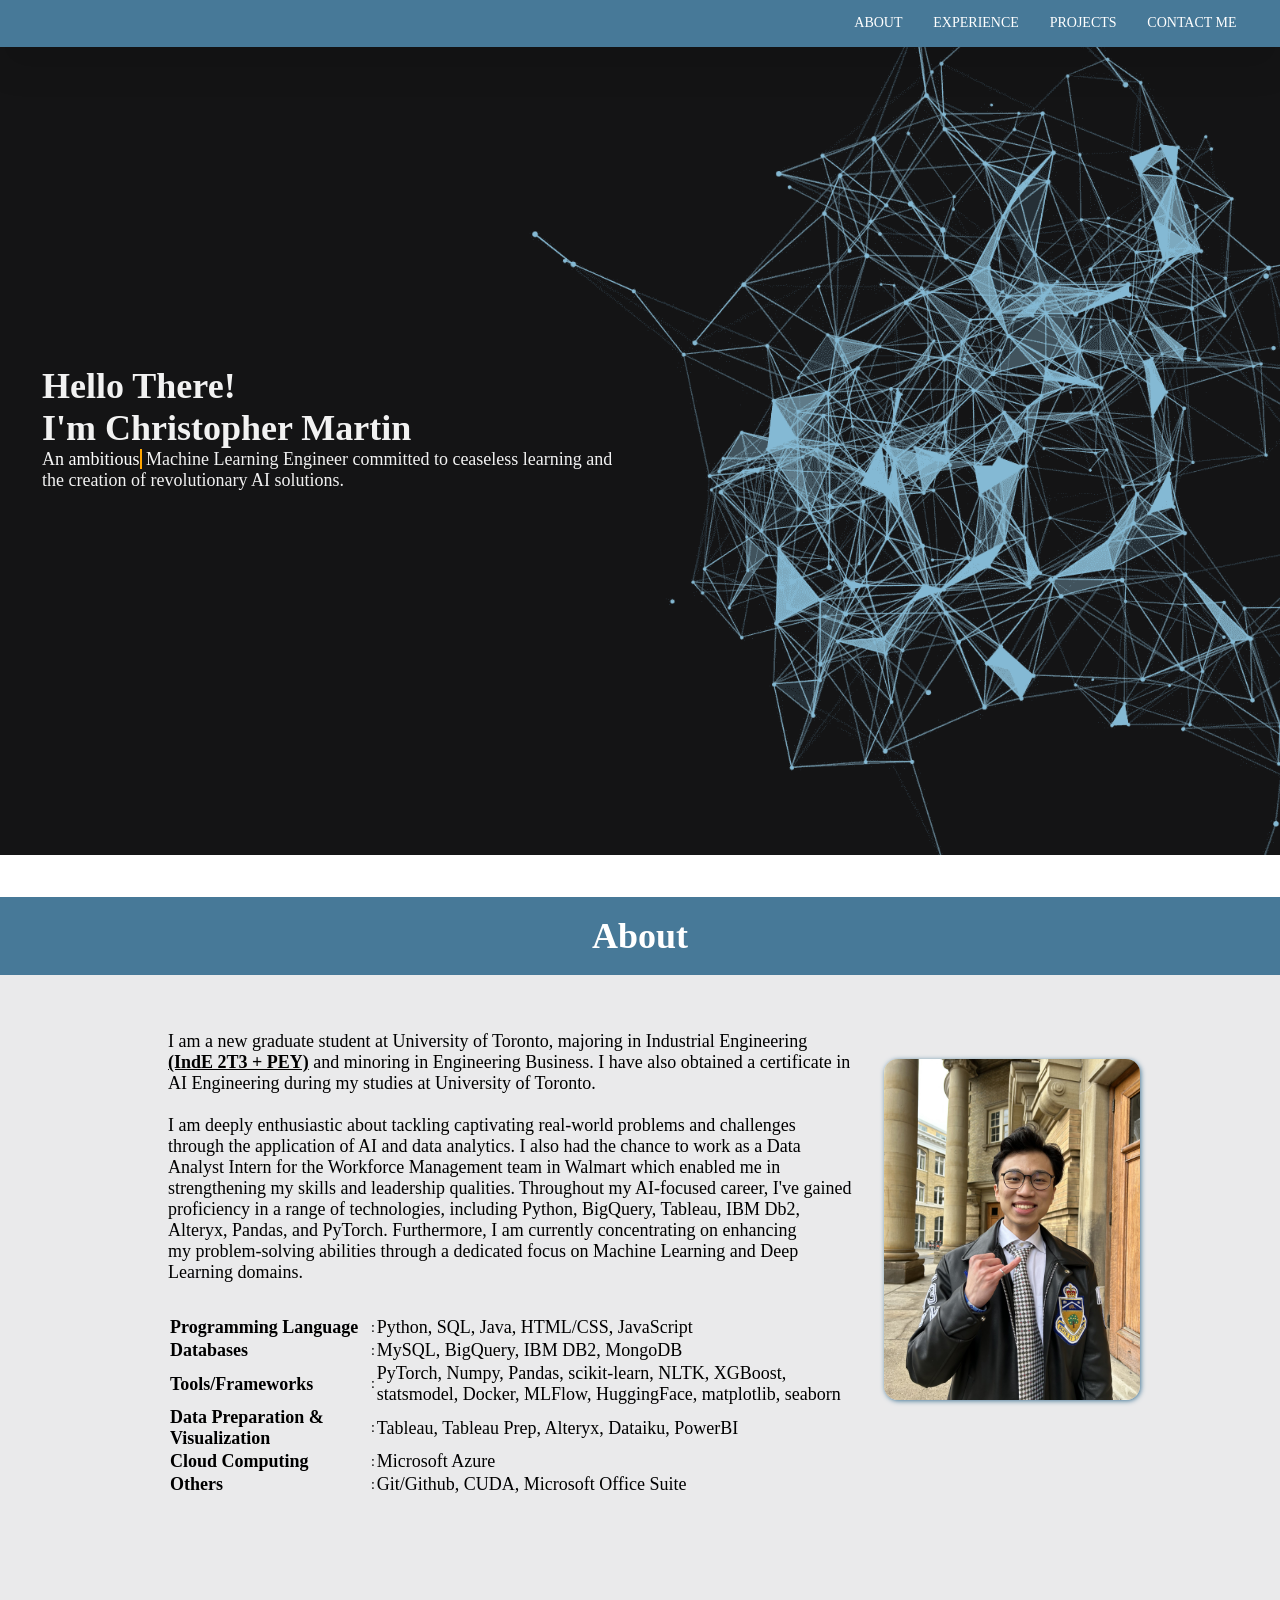
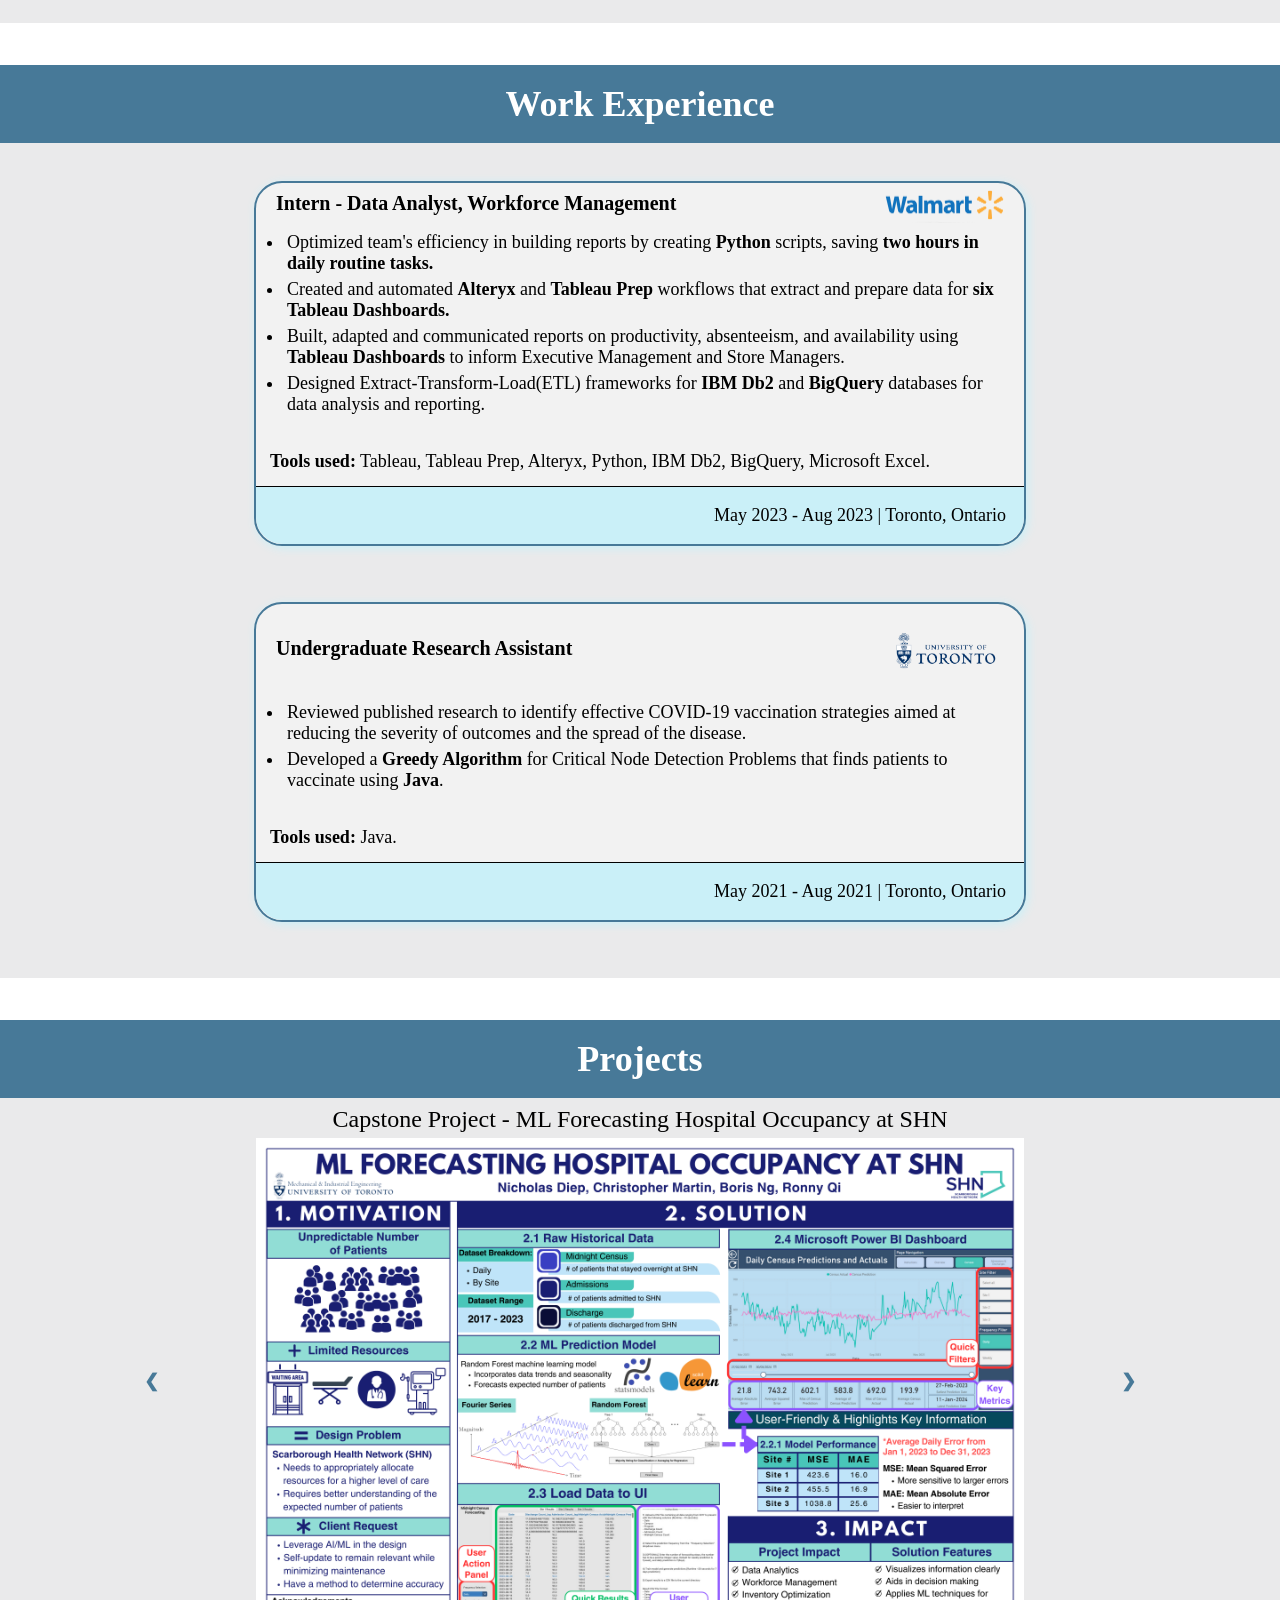
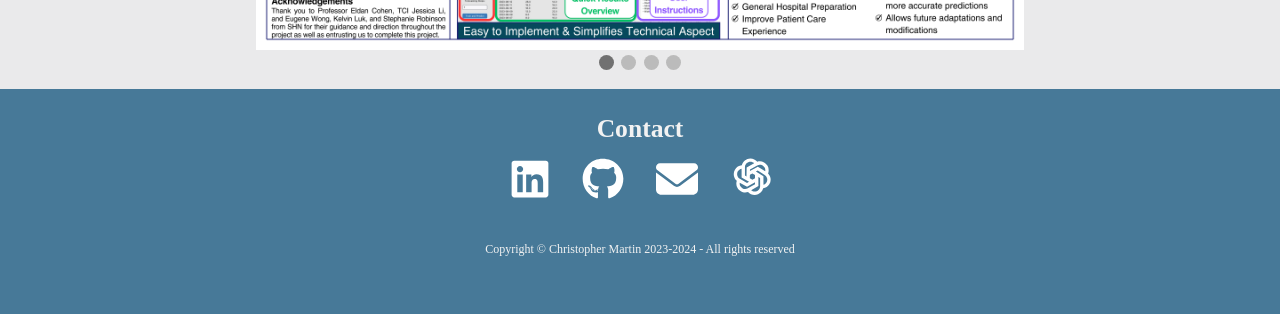
==== commit 2b7eba9a: "Fixed bugs" ====
--- a/index.html
+++ b/index.html
@@ -49,7 +49,10 @@
 
     
     <!-- About -->
-    <section id="about" class="about">
+    <article id="about" class="anchor-spacing">
+        <p><br><br><br</p>
+    </article>
+    <section class="about">
         <h1>
             About
         </h1>
@@ -99,7 +102,10 @@
     </section>
 
     <!-- Experience -->
-    <section id="experience" class="experience">
+    <article id="experience" class="anchor-spacing">
+        <p><br><br><br</p>
+    </article>
+    <section class="experience">
         <h1>Work Experience</h1>
         <div class="exp-page">
             <div class="exp-container" >
@@ -145,7 +151,10 @@
     </section>
 
     <!-- Projects-->
-    <section id="projects" class="projects">
+    <article id="projects" class="anchor-spacing">
+        <p><br><br><br</p>
+    </article>
+    <section class="projects">
         <h1>Projects</h1>
         <div class="project-container">
             <div class ='projectSlides fade'>
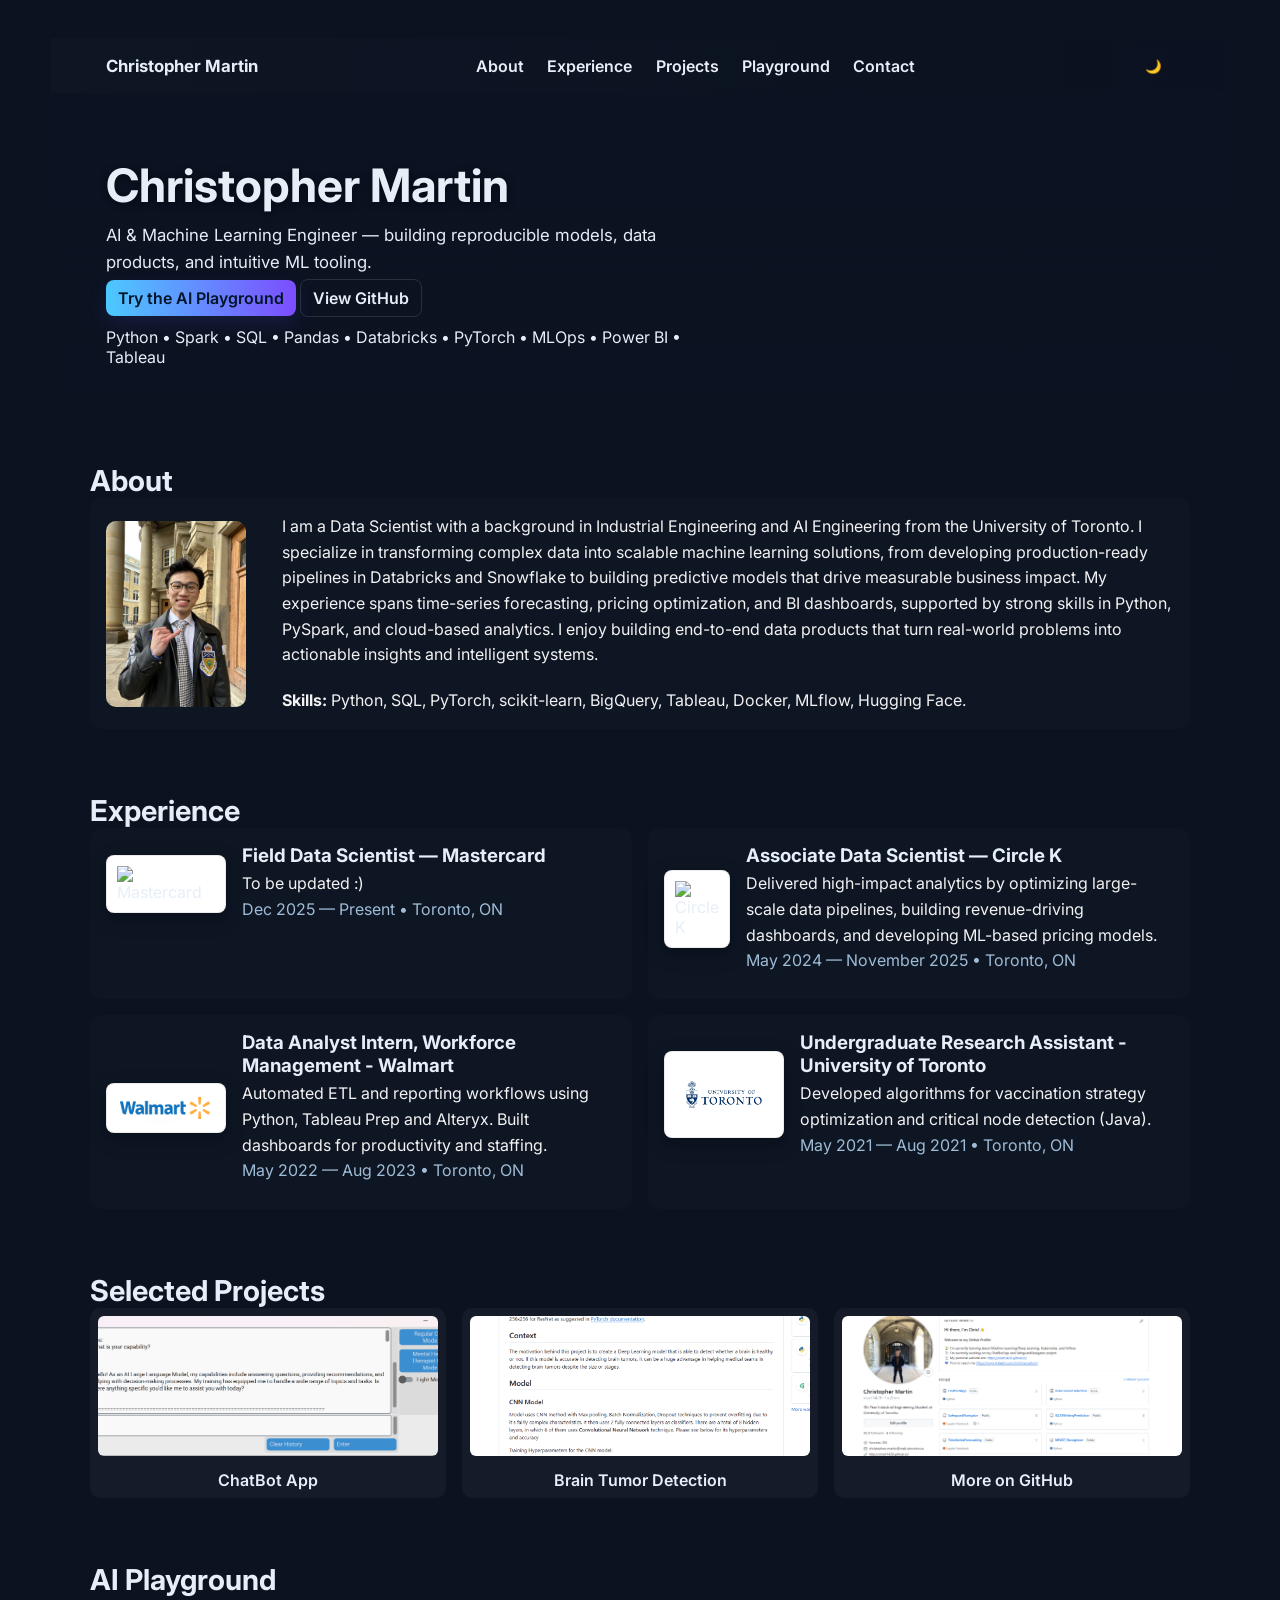
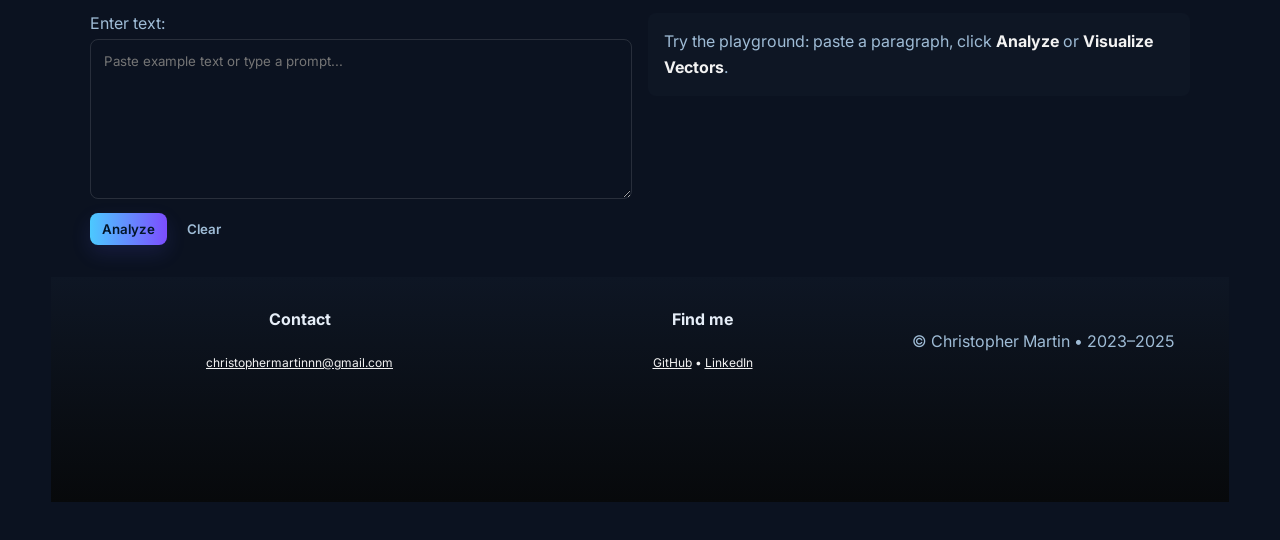
==== commit 2a3ef9d4: "Redesigned the whole website" ====
--- a/index.html
+++ b/index.html
@@ -1,239 +1,165 @@
-<!DOCTYPE html>
+<!doctype html>
 <html lang="en">
+<head>
+    <meta charset="utf-8">
+    <meta name="viewport" content="width=device-width,initial-scale=1">
+    <title>Christopher Martin — AI & ML</title>
+    <link rel="icon" href="image/ai.png">
+    <link href="https://fonts.googleapis.com/css2?family=Inter:wght@300;400;600;700&display=swap" rel="stylesheet">
+    <link rel="stylesheet" href="assets/styles.css">
+</head>
+<body>
+    <header class="site-header">
+        <div class="container header-inner">
+            <a class="brand" href="/">Christopher Martin</a>
+            <nav class="nav" aria-label="Main navigation">
+                <a href="#about">About</a>
+                <a href="#experience">Experience</a>
+                <a href="#projects">Projects</a>
+                <a href="#playground">Playground</a>
+                <a href="#contact">Contact</a>
+            </nav>
+            <button id="themeToggle" class="btn ghost" aria-label="Toggle theme">🌙</button>
+        </div>
+    </header>
 
+    <main>
+        <section class="hero">
+            <div class="container hero-grid">
+                <div class="hero-content">
+                    <h1>Christopher Martin</h1>
+                    <p class="lead">AI & Machine Learning Engineer — building reproducible models, data products, and intuitive ML tooling.</p>
+                    <p class="hero-cta">
+                        <a class="btn primary" href="#playground">Try the AI Playground</a>
+                        <a class="btn outline" href="https://github.com/mart1428" target="_blank" rel="noopener">View GitHub</a>
+                    </p>
+                    <ul class="feature-list">
+                        <li>Python • Spark • SQL • Pandas • Databricks • PyTorch • MLOps • Power BI • Tableau</li>
+                    </ul>
+                </div>
+                <!-- <div class="hero-art">
+                    <img src="image/ai-gif-background.gif" alt="AI art" loading="lazy">
+                </div> -->
+            </div>
+        </section>
 
-<head>
-    <meta charset="UTF-8">
-    <meta name="viewport" content="width=device-width, initial-scale=1.0">
-    <title>Christopher Martin</title>
-    <link rel ='icon'  href = 'image/ai.png' >
-    <link rel="stylesheet" href = 'assets/styles.css'>
-</head>
-
-
-
-<body>
-    <!-- Nav Bar-->
-    <nav class = 'navbar'>
-        <ul class = 'navlist'>
-            <li>
-                <a href="#about">
-                    About
-                </a>
-            </li>
-            <li>
-                <a  href="#experience">
-                    Experience
-                </a>
-            </li>
-            <li>
-                <a href="#projects">
-                    Projects
-                </a>
-            <li>
-                <a href="#contactme">
-                    Contact Me
-                </a>
-            </li>
-        </ul>
-    </nav>
-
-    <!-- Home -->
-    <section class="home">
-        <div>
-            <h1>Hello There!</h1>
-            <p><strong>I'm Christopher Martin</strong></p>
-            <p>A<span class="typewriter">n ambitious</span> Machine Learning Engineer committed to ceaseless learning and the creation of revolutionary AI solutions.</p>
-        </div>
-    </section>
-
-    
-    <!-- About -->
-    <article id="about" class="anchor-spacing">
-        <p><br><br><br</p>
-    </article>
-    <section class="about">
-        <h1>
-            About
-        </h1>
-        <div>
-            <!-- <p> -->
-                <img src="image/profile pic (new).jpg" alt="Profile Picture" width="256px"><p>I am a new graduate student at University of Toronto, majoring in Industrial Engineering <b style="font-size:18px;">(IndE 2T3 + PEY)</b> and minoring in Engineering Business. I have also obtained a certificate in AI Engineering during my studies at University of Toronto. 
-                <br><br>I am deeply enthusiastic about tackling captivating real-world problems and challenges through the application of AI and data analytics.
-                I also had the chance to work as a Data Analyst Intern for the Workforce Management team in Walmart which enabled me in strengthening my skills and leadership qualities. 
-                Throughout my AI-focused career, I've gained proficiency in a range of technologies, including Python, BigQuery, Tableau, IBM Db2, Alteryx, Pandas, and PyTorch. 
-                Furthermore, I am currently concentrating on enhancing my problem-solving abilities through a dedicated focus on Machine Learning and Deep Learning domains.
-            </p>
-            <br><br>
-            <table>
-                <tr>
-                    <td class="skillColAttr">Programming Language</td>
-                    <td>:</td>
-                    <td style="font-size:18px">Python, SQL, Java, HTML/CSS, JavaScript</td>
-                </tr>
-                <tr>
-                    <td class="skillColAttr">Databases</td>
-                    <td>:</td>
-                    <td style="font-size:18px">MySQL, BigQuery, IBM DB2, MongoDB</td>
-                </tr>
-                <tr>
-                    <td class="skillColAttr">Tools/Frameworks</td>
-                    <td>:</td>
-                    <td style="font-size:18px">PyTorch, Numpy, Pandas, scikit-learn, NLTK, XGBoost, statsmodel, Docker, MLFlow, HuggingFace, matplotlib, seaborn</td>
-                </tr>
-                <tr>
-                    <td class="skillColAttr">Data Preparation & Visualization</td>
-                    <td>:</td>
-                    <td style="font-size:18px">Tableau, Tableau Prep, Alteryx, Dataiku, PowerBI</td>
-                </tr>
-                <tr>
-                    <td class="skillColAttr">Cloud Computing</td>
-                    <td>:</td>
-                    <td style="font-size:18px">Microsoft Azure</td>
-                </tr>
-                <tr>
-                    <td class="skillColAttr">Others</td>
-                    <td>:</td>
-                    <td style="font-size:18px">Git/Github, CUDA, Microsoft Office Suite</td>
-                </tr>
-            </table>
-
-        </div>
-    </section>
-
-    <!-- Experience -->
-    <article id="experience" class="anchor-spacing">
-        <p><br><br><br</p>
-    </article>
-    <section class="experience">
-        <h1>Work Experience</h1>
-        <div class="exp-page">
-            <div class="exp-container" >
-                    <div class="exp-title">
-                        <h3>Intern - Data Analyst, Workforce Management</h3>
-                        <img src="image/Walmart.png" width="128px" >
-                    </div>
-                    <!-- <hr> -->
-                    <ul>
-                        <li>Optimized team's efficiency in building reports by creating <b>Python</b> scripts, saving <b>two hours in daily routine tasks.</b></li>
-                        <li>Created and automated <b>Alteryx</b> and <b>Tableau Prep</b> workflows that extract and prepare data for <b>six Tableau Dashboards.</b></li>
-                        <li>Built, adapted and communicated reports on productivity, absenteeism, and availability using <b>Tableau Dashboards</b> to inform Executive Management and Store Managers.</li>
-                        <li>Designed Extract-Transform-Load(ETL) frameworks for <b>IBM Db2</b> and <b>BigQuery</b> databases for data analysis and reporting.</li>
-                    </ul>
-                    <div class="exp-footer">
-                        <p><b>Tools used:</b> Tableau, Tableau Prep, Alteryx, Python, IBM Db2, BigQuery, Microsoft Excel. </p>
-                    </div>
-                    <!-- <hr> -->
-                    <div class="timeline">
-                        May 2023 - Aug 2023 | Toronto, Ontario
+        <section id="about" class="section container">
+            <h2>About</h2>
+            <div class="card">
+                <div class="card-grid">
+                    <img class="profile" src="image/profile pic (new).jpg" alt="Profile">
+                    <div>
+                        <p>I am a Data Scientist with a background in Industrial Engineering and AI Engineering from the University of Toronto. I specialize in transforming complex data into scalable machine learning solutions, from developing production-ready pipelines in Databricks and Snowflake to building predictive models that drive measurable business impact. My experience spans time-series forecasting, pricing optimization, and BI dashboards, supported by strong skills in Python, PySpark, and cloud-based analytics. I enjoy building end-to-end data products that turn real-world problems into actionable insights and intelligent systems.</p>
+                        <br>
+                        <p><strong>Skills:</strong> Python, SQL, PyTorch, scikit-learn, BigQuery, Tableau, Docker, MLflow, Hugging Face.</p>
                     </div>
                 </div>
+            </div>
+        </section>
 
-            <div class="exp-container">
-                <div class="exp-title">
-                    <h3>Undergraduate Research Assistant</h3>
-                    <img src="image/uoft.png" width="128px">
+        <section id="experience" class="section container">
+            <h2>Experience</h2>
+            <div class="exp-grid">
+
+                <article class="card">
+                    <div class="exp-header">
+                        <img class="exp-logo" src="image/Mastercard-Logo.png" alt="Mastercard">
+                        <div>
+                            <h3>Field Data Scientist — Mastercard</h3>
+                            <p>To be updated :)</p>
+                            <p class="muted">Dec 2025 — Present • Toronto, ON</p>
+                        </div>
+                    </div>
+                </article>
+
+                <article class="card">
+                    <div class="exp-header">
+                        <img class="exp-logo" src="image/circlek.png" alt="Circle K">
+                        <div>
+                            <h3>Associate Data Scientist — Circle K</h3>
+                            <p>Delivered high-impact analytics by optimizing large-scale data pipelines, building revenue-driving dashboards, and developing ML-based pricing models.</p>
+                            <p class="muted">May 2024 — November 2025 • Toronto, ON</p>
+                        </div>
+                    </div>
+                </article>
+
+                <article class="card">
+                    <div class="exp-header">
+                        <img class="exp-logo" src="image/Walmart.png" alt="Circle K">
+                        <div>
+                            <h3>Data Analyst Intern, Workforce Management - Walmart</h3>
+                            <p>Automated ETL and reporting workflows using Python, Tableau Prep and Alteryx. Built dashboards for productivity and staffing.</p>
+                            <p class="muted">May 2022 — Aug 2023 • Toronto, ON</p>
+                        </div>
+                    </div>
+                </article>
+
+                <article class="card">
+                    <div class="exp-header">
+                        <img class="exp-logo" src="image/uoft.png" alt="Circle K">
+                        <div>
+                            <h3>Undergraduate Research Assistant - University of Toronto</h3>
+                            <p>Developed algorithms for vaccination strategy optimization and critical node detection (Java).</p>
+                            <p class="muted">May 2021 — Aug 2021 • Toronto, ON</p>
+                        </div>
+                    </div>
+                </article>
+               
+            </div>
+        </section>
+
+        <section id="projects" class="section container">
+            <h2>Selected Projects</h2>
+            <div class="projects-grid">
+                <a class="project" href="https://github.com/mart1428/ChatBotApp" target="_blank" rel="noopener">
+                    <img src="image/ChatBot.png" alt="ChatBot">
+                    <div class="project-title">ChatBot App</div>
+                </a>
+                <a class="project" href="https://github.com/mart1428/BrainTumorDetection" target="_blank" rel="noopener">
+                    <img src="image/brainTumorReadme.png" alt="Brain Tumor">
+                    <div class="project-title">Brain Tumor Detection</div>
+                </a>
+                <a class="project" href="https://github.com/mart1428" target="_blank" rel="noopener">
+                    <img src="image/projects-github.png" alt="More projects">
+                    <div class="project-title">More on GitHub</div>
+                </a>
+            </div>
+        </section>
+
+        <section id="playground" class="section container">
+            <h2>AI Playground</h2>
+            <div class="playground">
+                <div class="play-input">
+                    <label for="textInput">Enter text:</label>
+                    <textarea id="textInput" rows="6" placeholder="Paste example text or type a prompt..."></textarea>
+                    <div class="controls">
+                        <button id="analyzeBtn" class="btn primary">Analyze</button>
+                        <!-- <button id="visualizeBtn" class="btn outline">Visualize Vectors</button> -->
+                        <button id="clearBtn" class="btn ghost">Clear</button>
+                    </div>
                 </div>
-                <!-- <hr> -->
-                <ul>
-                    <li>Reviewed published research to identify effective COVID-19 vaccination strategies aimed at reducing the severity of outcomes and the spread of the disease.</li>
-                    <li>Developed a <b>Greedy Algorithm</b> for Critical Node Detection Problems that finds patients to vaccinate using <b>Java</b>.</li>
-                </ul>
-                <div class="exp-footer">
-                    <p><b>Tools used:</b> Java.</p>
-                </div>
-                <!-- <hr> -->
-                <div class="timeline">
-                    May 2021 - Aug 2021 | Toronto, Ontario
+                <div class="play-output">
+                    <div id="analysis" class="panel"></div>
+                    <!-- <canvas id="viz" width="600" height="360" class="viz-canvas" aria-label="Vector visualization"></canvas> -->
                 </div>
             </div>
-        </div>
-    </section>
+        </section>
+    </main>
 
-    <!-- Projects-->
-    <article id="projects" class="anchor-spacing">
-        <p><br><br><br</p>
-    </article>
-    <section class="projects">
-        <h1>Projects</h1>
-        <div class="project-container">
-            <div class ='projectSlides fade'>
-                <img src="image/Capstone final poster.png" style="width:100%">
-                <div class="text">Capstone Project - ML Forecasting Hospital Occupancy at SHN</div>
+    <footer id="contact" class="site-footer">
+        <div class="container footer-grid">
+            <div>
+                <h4>Contact</h4>
+                <p><a href="mailto:christophermartinnn@gmail.com">christophermartinnn@gmail.com</a></p>
             </div>
-
-            <div class ='projectSlides fade'>
-                <a href="https://github.com/mart1428/ChatBotApp">
-                    <img src="image/ChatBot.png" style="width:100%">
-                    <div class="text">ChatBot</div>
-                </a>
+            <div>
+                <h4>Find me</h4>
+                <p><a href="https://github.com/mart1428" target="_blank" rel="noopener">GitHub</a> • <a href="https://www.linkedin.com/in/chrismartinn">LinkedIn</a></p>
             </div>
-
-            <div class ='projectSlides fade'>
-                <a href="https://github.com/mart1428/BrainTumorDetection">
-                    <img src="image/brainTumorReadme.png" style="width:100%">
-                    <div class="text">Brain Tumor Detection</div>
-                </a>
-            </div>
-
-            <div class ='projectSlides fade'>
-                <a href="https://github.com/mart1428">
-                <img src="image/projects-github.png" style="width:100%">
-                <div class="text">Click here to see more!</div>
-                </a>
-            </div>
-
-            <a class="prev" onclick="plusSlides(-1)">&#10094</a>
-            <a class="next" onclick="plusSlides(1)">&#10095</a>
-
-        </div>
-        <br>
-
-        <div style="text-align:center">
-            <span class="dot" onclick="currentSlide(1)"></span>
-            <span class="dot" onclick="currentSlide(2)"></span>
-            <span class="dot" onclick="currentSlide(3)"></span>
-            <span class="dot" onclick="currentSlide(4)"></span>
-        </div>
-
-            
-    </section>
-
-    <!-- Footer -->
-    <footer id="contactme">
-        <div>
-            <h2>Contact</h2>
-            <ul>
-                <li>
-                    <a href="https://www.linkedin.com/in/chrismartinn">
-                        <svg xmlns="http://www.w3.org/2000/svg" viewbox="0 0 448 512" height="3em" width="3em"><!--! Font Awesome Free 6.4.2 by @fontawesome - https://fontawesome.com License - https://fontawesome.com/license (Commercial License) Copyright 2023 Fonticons, Inc. --><path d="M416 32H31.9C14.3 32 0 46.5 0 64.3v383.4C0 465.5 14.3 480 31.9 480H416c17.6 0 32-14.5 32-32.3V64.3c0-17.8-14.4-32.3-32-32.3zM135.4 416H69V202.2h66.5V416zm-33.2-243c-21.3 0-38.5-17.3-38.5-38.5S80.9 96 102.2 96c21.2 0 38.5 17.3 38.5 38.5 0 21.3-17.2 38.5-38.5 38.5zm282.1 243h-66.4V312c0-24.8-.5-56.7-34.5-56.7-34.6 0-39.9 27-39.9 54.9V416h-66.4V202.2h63.7v29.2h.9c8.9-16.8 30.6-34.5 62.9-34.5 67.2 0 79.7 44.3 79.7 101.9V416z"/></svg>
-                        <!-- <span>LinkedIn</span> -->
-                    </a>
-                </li>
-                <li>
-                    <a href="https://github.com/mart1428">
-                        <svg xmlns="http://www.w3.org/2000/svg" height="3em" width="3em" viewBox="0 0 496 512"><!--! Font Awesome Free 6.4.2 by @fontawesome - https://fontawesome.com License - https://fontawesome.com/license (Commercial License) Copyright 2023 Fonticons, Inc. --><path d="M165.9 397.4c0 2-2.3 3.6-5.2 3.6-3.3.3-5.6-1.3-5.6-3.6 0-2 2.3-3.6 5.2-3.6 3-.3 5.6 1.3 5.6 3.6zm-31.1-4.5c-.7 2 1.3 4.3 4.3 4.9 2.6 1 5.6 0 6.2-2s-1.3-4.3-4.3-5.2c-2.6-.7-5.5.3-6.2 2.3zm44.2-1.7c-2.9.7-4.9 2.6-4.6 4.9.3 2 2.9 3.3 5.9 2.6 2.9-.7 4.9-2.6 4.6-4.6-.3-1.9-3-3.2-5.9-2.9zM244.8 8C106.1 8 0 113.3 0 252c0 110.9 69.8 205.8 169.5 239.2 12.8 2.3 17.3-5.6 17.3-12.1 0-6.2-.3-40.4-.3-61.4 0 0-70 15-84.7-29.8 0 0-11.4-29.1-27.8-36.6 0 0-22.9-15.7 1.6-15.4 0 0 24.9 2 38.6 25.8 21.9 38.6 58.6 27.5 72.9 20.9 2.3-16 8.8-27.1 16-33.7-55.9-6.2-112.3-14.3-112.3-110.5 0-27.5 7.6-41.3 23.6-58.9-2.6-6.5-11.1-33.3 2.6-67.9 20.9-6.5 69 27 69 27 20-5.6 41.5-8.5 62.8-8.5s42.8 2.9 62.8 8.5c0 0 48.1-33.6 69-27 13.7 34.7 5.2 61.4 2.6 67.9 16 17.7 25.8 31.5 25.8 58.9 0 96.5-58.9 104.2-114.8 110.5 9.2 7.9 17 22.9 17 46.4 0 33.7-.3 75.4-.3 83.6 0 6.5 4.6 14.4 17.3 12.1C428.2 457.8 496 362.9 496 252 496 113.3 383.5 8 244.8 8zM97.2 352.9c-1.3 1-1 3.3.7 5.2 1.6 1.6 3.9 2.3 5.2 1 1.3-1 1-3.3-.7-5.2-1.6-1.6-3.9-2.3-5.2-1zm-10.8-8.1c-.7 1.3.3 2.9 2.3 3.9 1.6 1 3.6.7 4.3-.7.7-1.3-.3-2.9-2.3-3.9-2-.6-3.6-.3-4.3.7zm32.4 35.6c-1.6 1.3-1 4.3 1.3 6.2 2.3 2.3 5.2 2.6 6.5 1 1.3-1.3.7-4.3-1.3-6.2-2.2-2.3-5.2-2.6-6.5-1zm-11.4-14.7c-1.6 1-1.6 3.6 0 5.9 1.6 2.3 4.3 3.3 5.6 2.3 1.6-1.3 1.6-3.9 0-6.2-1.4-2.3-4-3.3-5.6-2z"/></svg>
-                        <!-- <span>Github</span> -->
-                    </a>
-                </li>
-                <li>
-                    <a href="mailto:christophermartinnn@gmail.com">
-                        <svg xmlns="http://www.w3.org/2000/svg" height="3em" width="3em" viewBox="0 0 512 512"><!--! Font Awesome Free 6.4.2 by @fontawesome - https://fontawesome.com License - https://fontawesome.com/license (Commercial License) Copyright 2023 Fonticons, Inc. --><path d="M48 64C21.5 64 0 85.5 0 112c0 15.1 7.1 29.3 19.2 38.4L236.8 313.6c11.4 8.5 27 8.5 38.4 0L492.8 150.4c12.1-9.1 19.2-23.3 19.2-38.4c0-26.5-21.5-48-48-48H48zM0 176V384c0 35.3 28.7 64 64 64H448c35.3 0 64-28.7 64-64V176L294.4 339.2c-22.8 17.1-54 17.1-76.8 0L0 176z"/></svg>
-                        <!-- <span>christophermartinnn@gmail.com</span> -->
-                    </a>
-                </li>
-                <li>
-                    <a href="https://chat.openai.com/g/g-OMUV9Zztw-chris-virtual-self">
-                        <svg xmlns="http://www.w3.org/2000/svg" height="3em" width="3em" viewBox="8 10 40 50"><path d="M52.304,33.388c0.633,2.733,0.162,5.548-1.323,7.927	c-1.627,2.605-4.289,4.343-7.283,4.811c-0.461,1.791-1.379,3.437-2.718,4.781c-1.979,1.987-4.614,3.084-7.419,3.089	c-0.006,0-0.013,0-0.018,0c-3.055,0-5.926-1.322-7.908-3.591c-1.1,0.382-2.243,0.598-3.403,0.598c-0.895,0-1.795-0.115-2.684-0.349	c-2.713-0.712-4.985-2.438-6.399-4.86c-1.554-2.659-1.849-5.834-0.86-8.708c-1.569-1.355-2.701-3.143-3.255-5.188	c-0.733-2.707-0.369-5.538,1.027-7.97c1.713-2.988,4.772-4.929,8.201-5.228c1.052-4.686,5.239-8.2,10.238-8.2	c3.21,0,6.206,1.474,8.192,3.96c4.619-1.406,9.767,0.531,12.219,4.914c1.548,2.766,1.742,6.051,0.593,8.97	C50.88,29.719,51.855,31.447,52.304,33.388z M45.421,21.328c-1.751-3.129-5.721-4.248-8.847-2.499l-8.596,4.809l-0.028,1.729	l9.378-4.954l8.768,5.474C46.432,24.352,46.206,22.731,45.421,21.328z M33.976,30.227l-3.103-1.88l-2.998,1.584l-0.071,4.293	l3.063,1.781l3.117-1.798L33.976,30.227z M22,21v9.849l1.841,1.071l0.176-10.649l8.933-4.998C31.757,15.149,30.175,14.5,28.5,14.5	C24.916,14.5,22,17.416,22,21z M13.53,25.919c-0.864,1.506-1.09,3.258-0.637,4.934c0.454,1.676,1.534,3.075,3.04,3.938l8.543,4.901	l2.397-1.383L18,33.151V22.764C16.127,23.107,14.488,24.248,13.53,25.919z M20.563,46.786c1.677,0.44,3.43,0.202,4.929-0.674	l8.506-4.967l-0.005-2.324l-9.511,5.488l-8.657-4.966c-0.273,1.507-0.016,3.08,0.776,4.436	C17.478,45.276,18.885,46.345,20.563,46.786z M38.146,48.084c1.226-1.229,1.898-2.863,1.896-4.599l-0.037-9.605l-2.023-1.226	l0.021,10.784l-8.625,5.037c1.156,0.967,2.62,1.521,4.165,1.521c0.004,0,0.008,0,0.012,0C35.289,49.993,36.92,49.314,38.146,48.084z M47.588,39.197c0.919-1.473,1.21-3.215,0.819-4.907c-0.392-1.691-1.418-3.129-2.892-4.049l-8.354-5.216l-2.165,1.144l8.999,5.452	l0.039,10.323C45.491,41.482,46.758,40.525,47.588,39.197z"></path></svg>
-                        <!-- <span>GPT Interactive Profile</span> -->
-                    </a>
-                </li>
-            </ul>
-            <p>Copyright © Christopher Martin 2023-2024 - All rights reserved </p>
+            <div class="footer-right">© Christopher Martin • 2023–2025</div>
         </div>
     </footer>
 
-
-    <script src="assets/script.js"></script>
+    <script src="assets/script.js" defer></script>
 </body>
 </html>
--- a/assets/styles.css
+++ b/assets/styles.css
@@ -16,34 +16,45 @@
 
 
 * {
-    font-family: 'Times New Roman', 'Times', 'serif';
-    font-size:14px;
-    color: black;
-    margin: 0;
-    padding: 0;
-    outline: 0;
-}
-
-strong {
-    font-size: 36px;
-}
-
-h1 {
-    font-size: 36px;
-    align-items:center;
-}
-
-h2 {
-    font-size: 2vw;
+    box-sizing: border-box;
+}
+
+:root{
+    --bg: #0b1220; /* very dark background */
+    --card: #0e1624; /* card / panel background */
+    --muted: #9fbcd6; /* secondary text (kept light enough for contrast) */
+    --accent: #4cc9ff; /* primary accent */
+    --accent-2: #7c4dff; /* secondary accent */
+    --glass: rgba(255,255,255,0.04);
+    --text: #e6eef8; /* main text (light) */
+    --outline: rgba(255,255,255,0.12);
+    --max-width: 1100px;
+}
+
+html,body{
+    background: var(--bg);
+    color: var(--text);
+    min-height:100%;
+}
+
+/* Page-level padding to give the layout breathing room (percentage-based) */
+body{
+    padding: 3% 4%;
+}
+
+*{
+    margin:0;
     padding:0;
-    margin:0;
-}
-
-p {
-    font-size: 18px;
-    text-wrap: pretty;
-    text-justify: distribute-all-lines;
-}
+    font-family: Inter, system-ui, -apple-system, 'Segoe UI', Roboto, 'Helvetica Neue', Arial;
+    color:var(--text);
+}
+
+
+h1{font-size: clamp(1.6rem, 3.6vw, 3rem);}
+h2{font-size: clamp(1.2rem, 2.4vw, 1.8rem);}
+p{line-height:1.6;color:var(--text);} /* primary paragraphs must meet contrast */
+
+.container{max-width:var(--max-width);margin:0 auto;padding:1rem;}
 
 a {
     text-decoration: none;
@@ -63,61 +74,72 @@
     font-size:14px;
 }
 
-.navbar {
-    width: 100%;
-    padding:0em 2em 0 0;
-    margin:0em;
-    position:fixed;
-    top:0;
-    left:0;
-    display:flex;
-    z-index: 100;
-}
-
-.navlist {
-    display: flex;
-    list-style:None;
-    transition: all 0.5s ease-in-out;
-    width: 100%;
-    margin:0;
-    box-shadow: 0 20px 35px rgba(0, 0, 0, 0.1);
-    background-color: #477998;
-    justify-content: end;
-}
-
-.navlist li{
-    display: inline-block;
-    background-color: #477998;
-}
-
-.navlist li:last-child{
-    margin-right:2em;
-    background-color: #477998;
-
-}
-
-.navlist li a{
-    display:inline-block;
-    position:relative;
-    padding:1em;
-    margin:0.1em;
-    background-color: #477998;
-    text-transform: uppercase;
-    color: white;
-}
-
-
-.navlist li:hover{
-    color: black;
-}
-
-.navlist li a:hover{
-    height:30%;
-    background-color: #CAF0F8;
-    color: black;
-    vertical-align: top;
-    text-decoration: underline;
-    transition: all 0.4s ease-in-out;
+
+.site-header{position:sticky;top:0;background:linear-gradient(90deg,var(--card),rgba(11,18,32,0.9));backdrop-filter: blur(6px);z-index:50}
+.header-inner{display:flex;align-items:center;justify-content:space-between;padding:0.7rem 1rem}
+.brand{font-weight:700;color:var(--text);text-decoration:none;font-size:1.05rem}
+.nav a{margin:0 0.6rem;color:var(--text);text-decoration:none;font-weight:600} /* ensure nav links have strong contrast */
+.nav a:hover{color:var(--accent)}
+
+/* focus states for keyboard users */
+a:focus, button:focus, textarea:focus, input:focus{outline:3px solid rgba(76,201,255,0.18);outline-offset:3px}
+
+.btn{border:0;padding:0.5rem 0.75rem;border-radius:8px;font-weight:600;cursor:pointer}
+.btn.primary{background:linear-gradient(90deg,var(--accent),var(--accent-2));color:#021528;box-shadow:0 8px 20px rgba(92, 90, 255,0.14)}
+.btn.outline{background:transparent;border:1px solid var(--outline);color:var(--text)}
+.btn.ghost{background:transparent;color:var(--muted)}
+
+.hero{padding:3rem 0;background:linear-gradient(180deg,rgba(124,77,255,0.02),transparent);position:relative;overflow:hidden}
+.hero::before{content:'';position:absolute;inset:0;background:linear-gradient(180deg,rgba(11,18,32,0.75),rgba(11,18,32,0.35));pointer-events:none}
+.hero-grid{display:grid;grid-template-columns:1fr 40%;gap:1.2rem;align-items:center;position:relative;z-index:1}
+.hero-content .lead{font-size:1.05rem;color:var(--text);margin:0.6rem 0}
+.hero-content h1{color:var(--text);text-shadow:0 2px 8px rgba(2,6,12,0.6)}
+.hero-art img{width:100%;border-radius:12px;object-fit:cover;filter:brightness(0.55) contrast(1.05);transform:scale(1.03)}
+.feature-list{margin-top:1rem;list-style:none;display:flex;gap:0.6rem;color:var(--text)}
+
+.section{padding:2rem 0}
+.card{background:var(--card);border-radius:12px;padding:1rem}
+.card-grid{display:grid;grid-template-columns:160px 1fr;gap:1rem;align-items:center}
+.profile{width:140px;border-radius:10px;object-fit:cover}
+
+/* Experience card header with logo */
+.exp-header{display:flex;align-items:center;gap:1rem;margin-bottom:0.6rem}
+.exp-logo{width:120px;height:auto;border-radius:8px;object-fit:contain;background:#ffffff;padding:10px;border:1px solid rgba(0,0,0,0.08);box-shadow:0 6px 18px rgba(2,6,12,0.35)}
+.card h3{margin:0 0 0.25rem 0}
+
+.grid{display:grid;grid-template-columns:repeat(auto-fit,minmax(280px,1fr));gap:1rem}
+
+/* Experience grid: 2 columns by default, responsive down to 1 */
+.exp-grid{display:grid;grid-template-columns:repeat(2,1fr);gap:1rem}
+@media (max-width:900px){
+    .exp-grid{grid-template-columns:1fr}
+}
+.projects-grid{display:grid;grid-template-columns:repeat(auto-fit,minmax(220px,1fr));gap:1rem}
+.project{display:block;background:var(--glass);padding:0.5rem;border-radius:10px;text-align:center;color:var(--text);text-decoration:none}
+.project img{width:100%;height:140px;object-fit:cover;border-radius:6px}
+.project-title{margin-top:0.6rem;font-weight:600;color:var(--text)}
+
+.playground{display:grid;grid-template-columns:1fr 1fr;gap:1rem;margin-top:1rem}
+.play-input label{display:block;margin-bottom:0.4rem;color:var(--muted)}
+.textarea-wrapper{}
+textarea#textInput{width:100%;min-height:160px;padding:0.8rem;border-radius:8px;border:1px solid var(--outline);background:transparent;color:var(--text)}
+.controls{display:flex;gap:0.5rem;margin-top:0.6rem}
+.play-output{display:flex;flex-direction:column;gap:0.8rem}
+.panel{background:var(--card);padding:1rem;border-radius:8px;color:var(--text);min-height:80px}
+.viz-canvas{background:linear-gradient(180deg,rgba(255,255,255,0.01),transparent);border-radius:8px}
+
+.muted{color:var(--muted)}
+.small{font-size:0.9rem}
+
+.site-footer{background:linear-gradient(180deg,var(--card),#07090b);padding:1rem;color:var(--muted)}
+.footer-grid{display:grid;grid-template-columns:1fr 1fr auto;gap:1rem;align-items:center}
+.footer-right{text-align:right;color:var(--muted)}
+
+@media (max-width:900px){
+  .hero-grid{grid-template-columns:1fr}
+  .playground{grid-template-columns:1fr}
+  .header-inner{gap:0.6rem}
+  .nav{display:none}
 }
 
 .home{
@@ -167,9 +189,7 @@
     margin: 0;
     outline: 0;
     justify-items: center;
-    /* background-color: #141415; */
-    /* background-color: white; */
-    background-color: #eaeaeb;
+    background-color: transparent;
 }
 .about div{
     margin: 4em 8em 0em 12em;
@@ -226,7 +246,7 @@
 .experience{
     padding: 0em 0 2em 0;
     position: relative;
-    background-color: #eaeaeb;
+    background-color: transparent;
 }
 
 .experience h1{
@@ -338,7 +358,7 @@
     text-align: center;
     vertical-align: center;
     justify-content: center;
-    background-color: #eaeaeb;
+    background-color: transparent;
 
     height: 60vh'
 }
@@ -499,9 +519,8 @@
     width: 100%;
     text-align: center;
     align-items: center;
-    background-color: #477998;
-    color: #f2f2f2;
-    /* padding: 1em; */
+    background: linear-gradient(180deg,var(--card), rgba(11,18,32,0.9));
+    color: var(--muted);
 }
 
 footer h2{
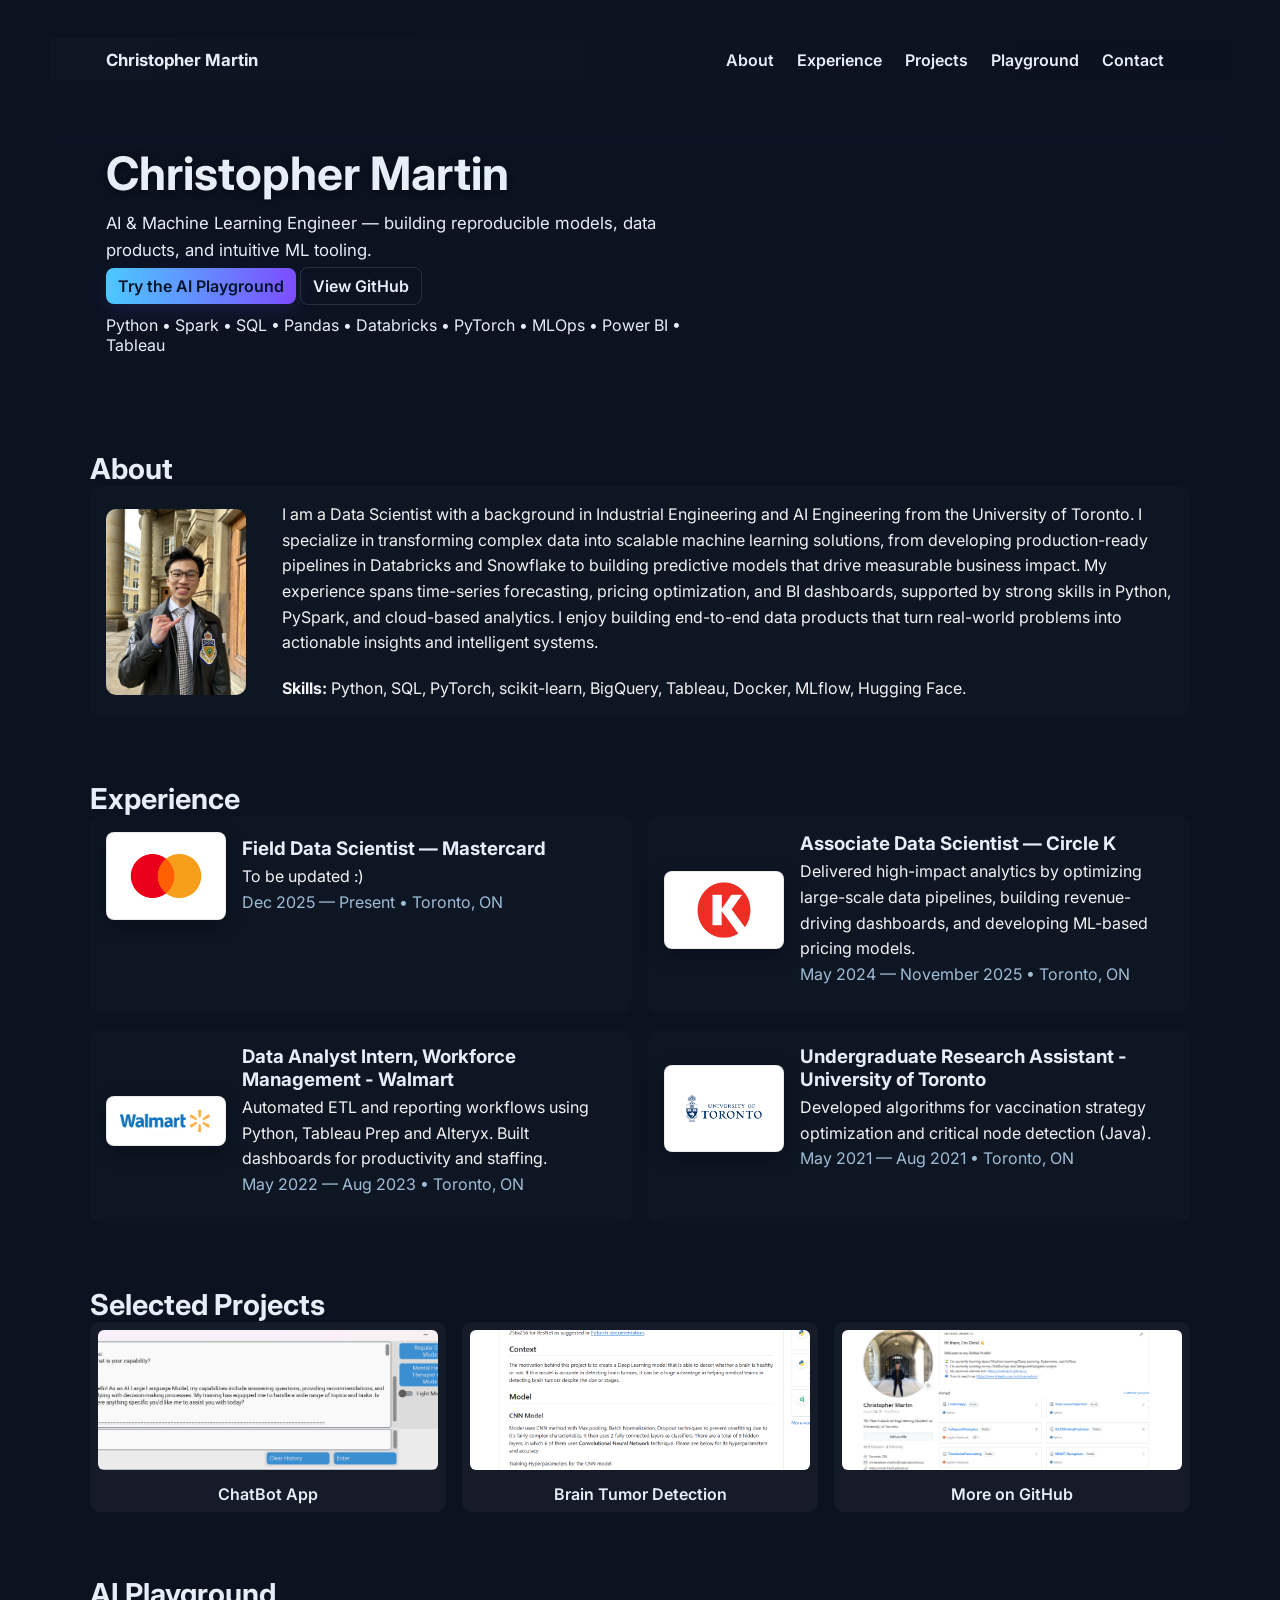
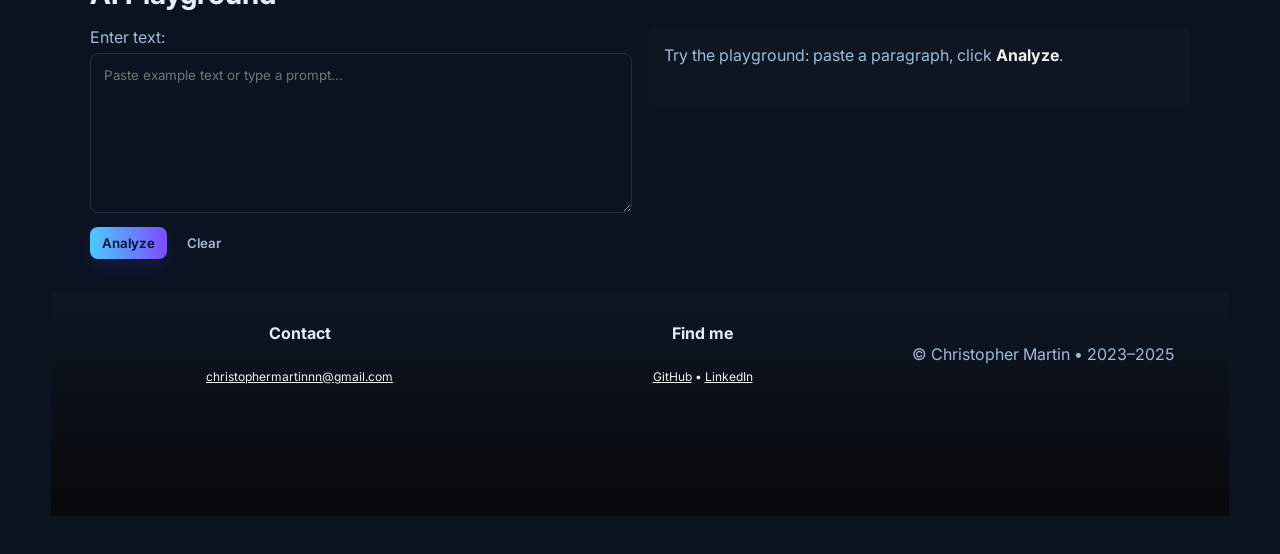
==== commit 866677ea: "Took out light theme" ====
--- a/index.html
+++ b/index.html
@@ -19,7 +19,7 @@
                 <a href="#playground">Playground</a>
                 <a href="#contact">Contact</a>
             </nav>
-            <button id="themeToggle" class="btn ghost" aria-label="Toggle theme">🌙</button>
+            <!-- <button id="themeToggle" class="btn ghost" aria-label="Toggle theme">🌙</button> -->
         </div>
     </header>
 
